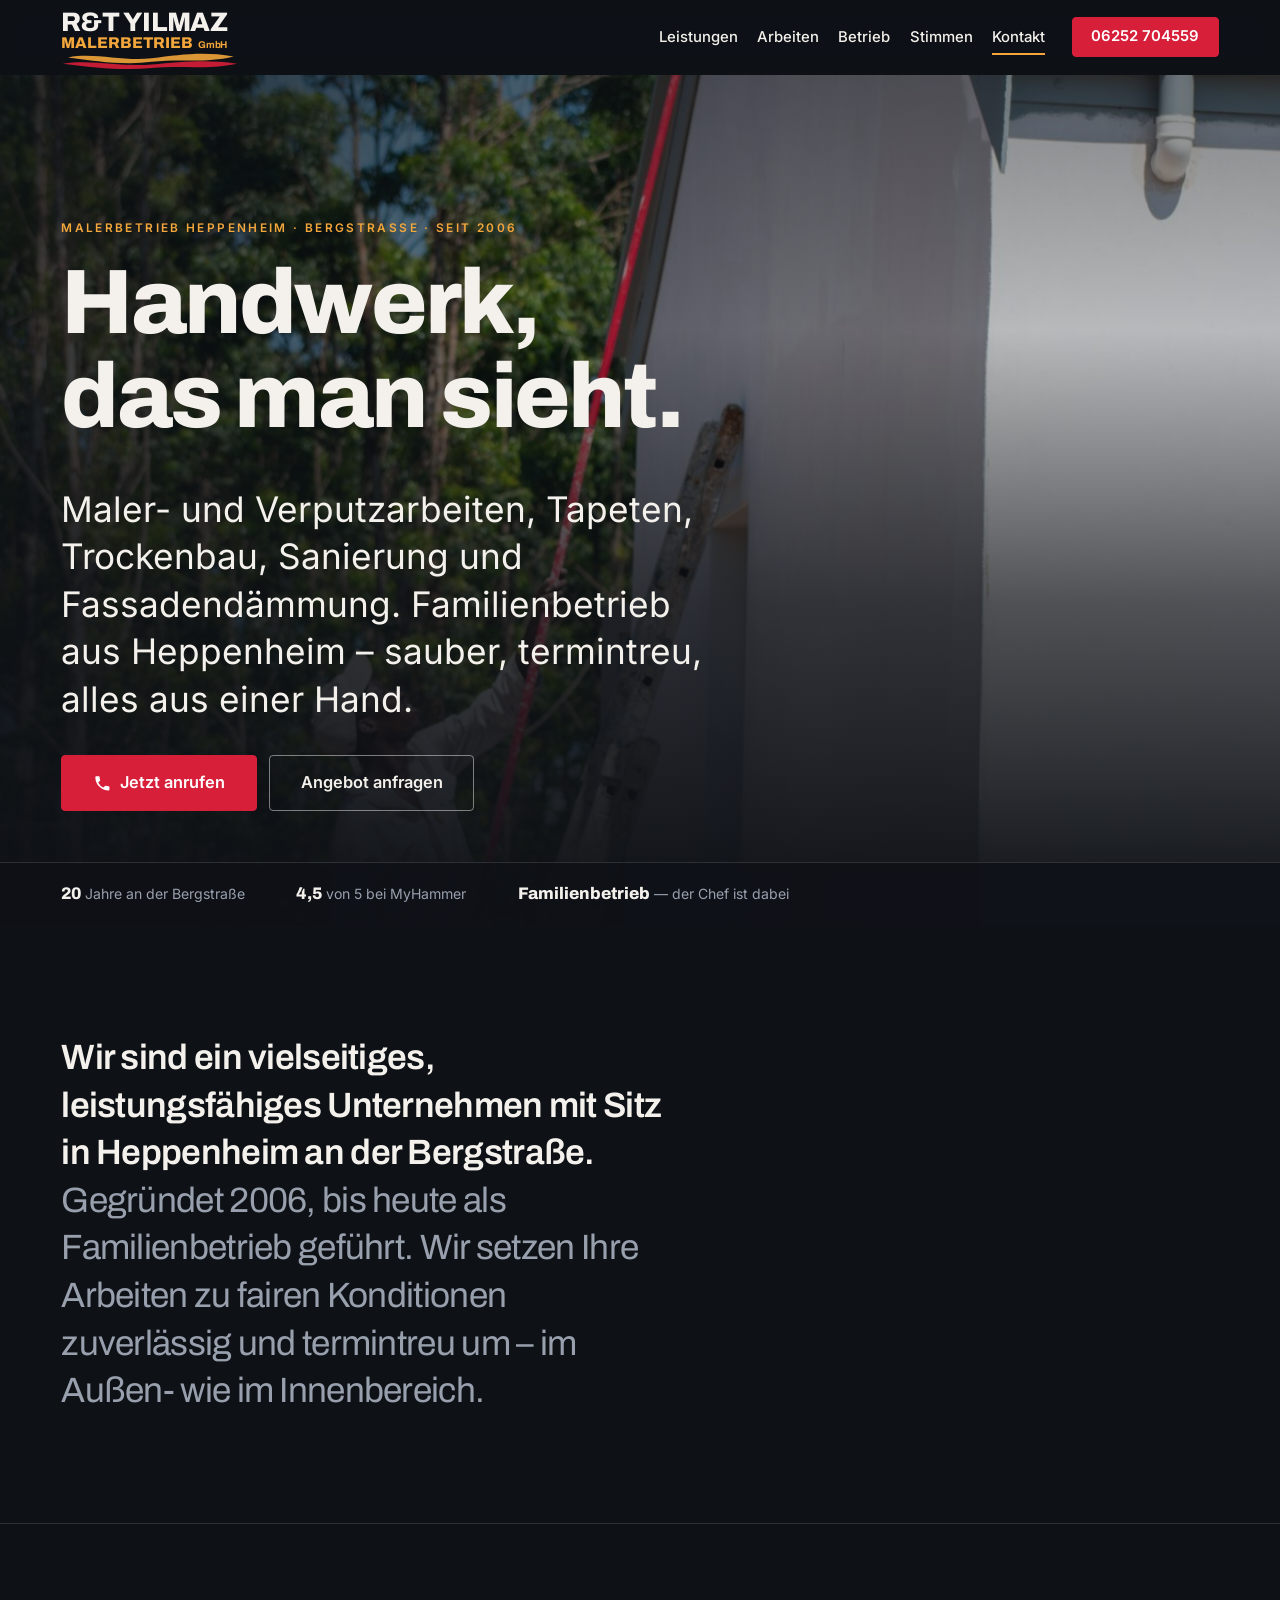
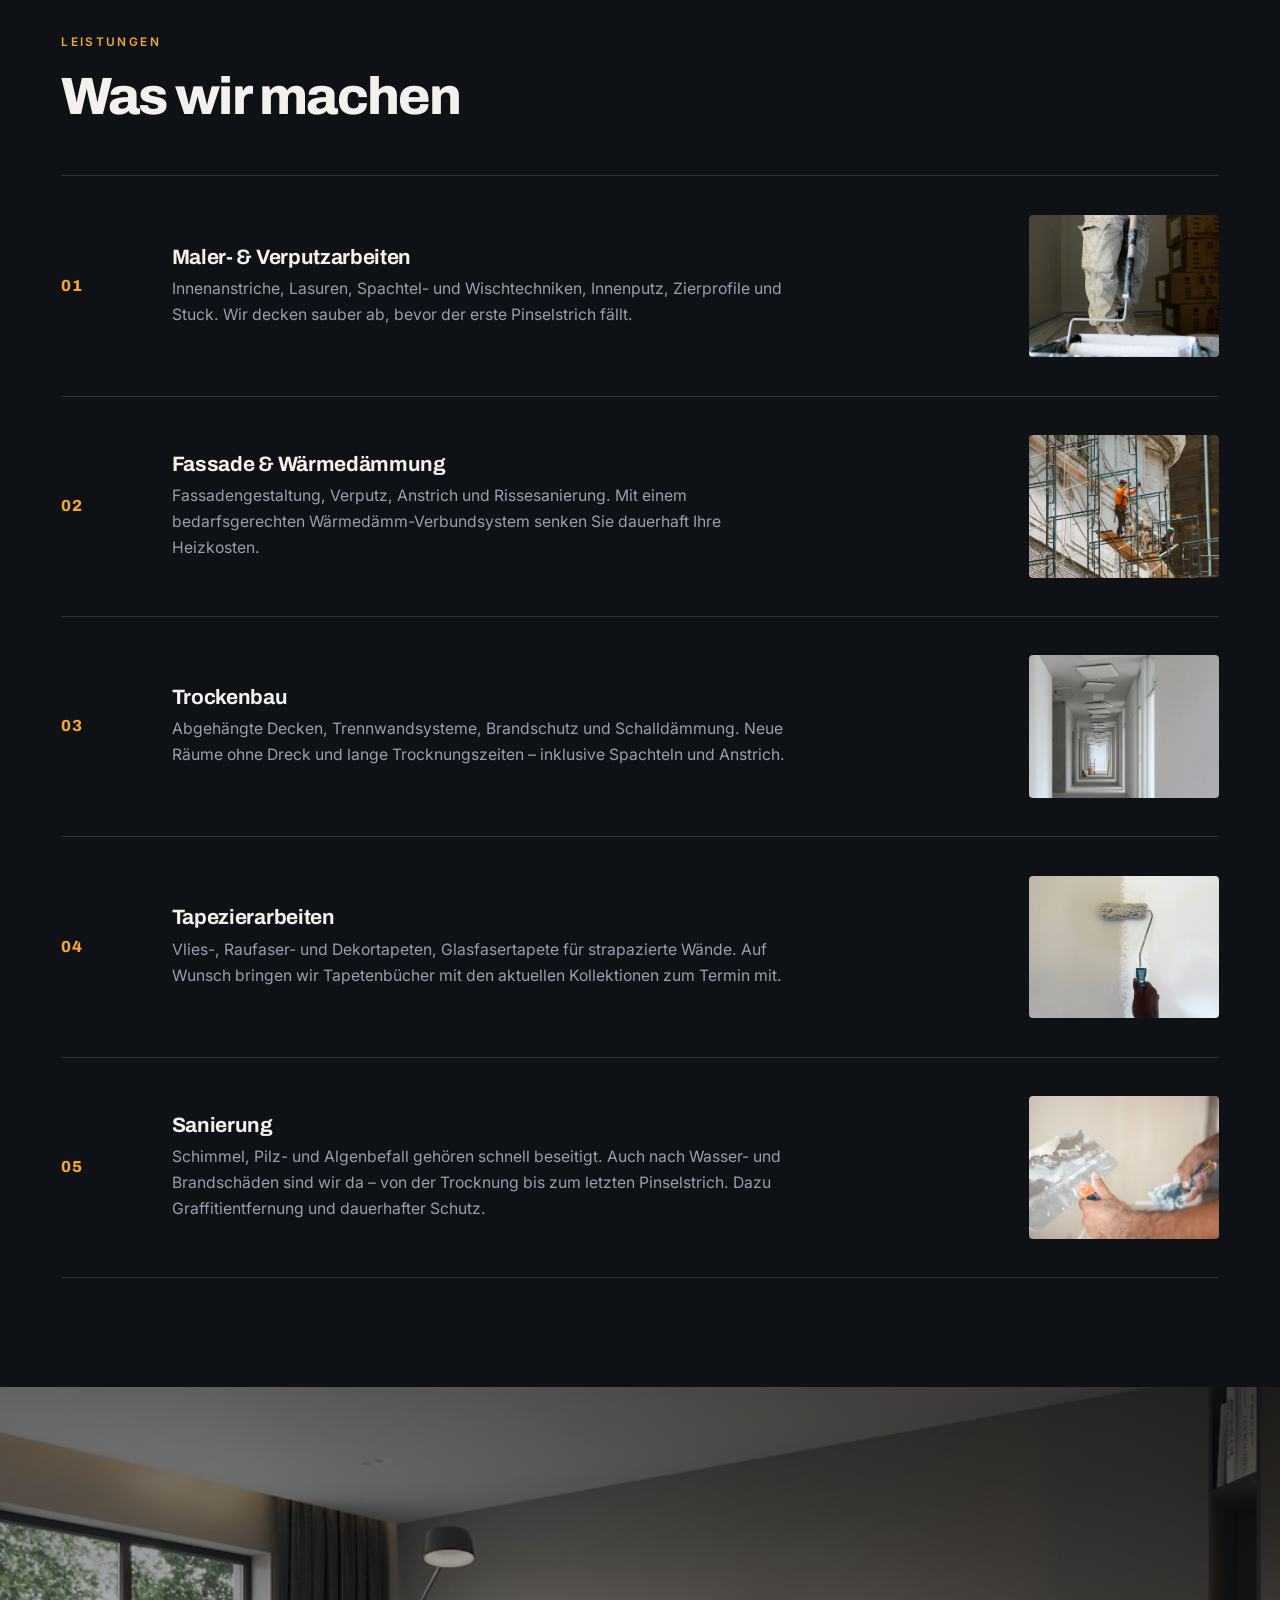
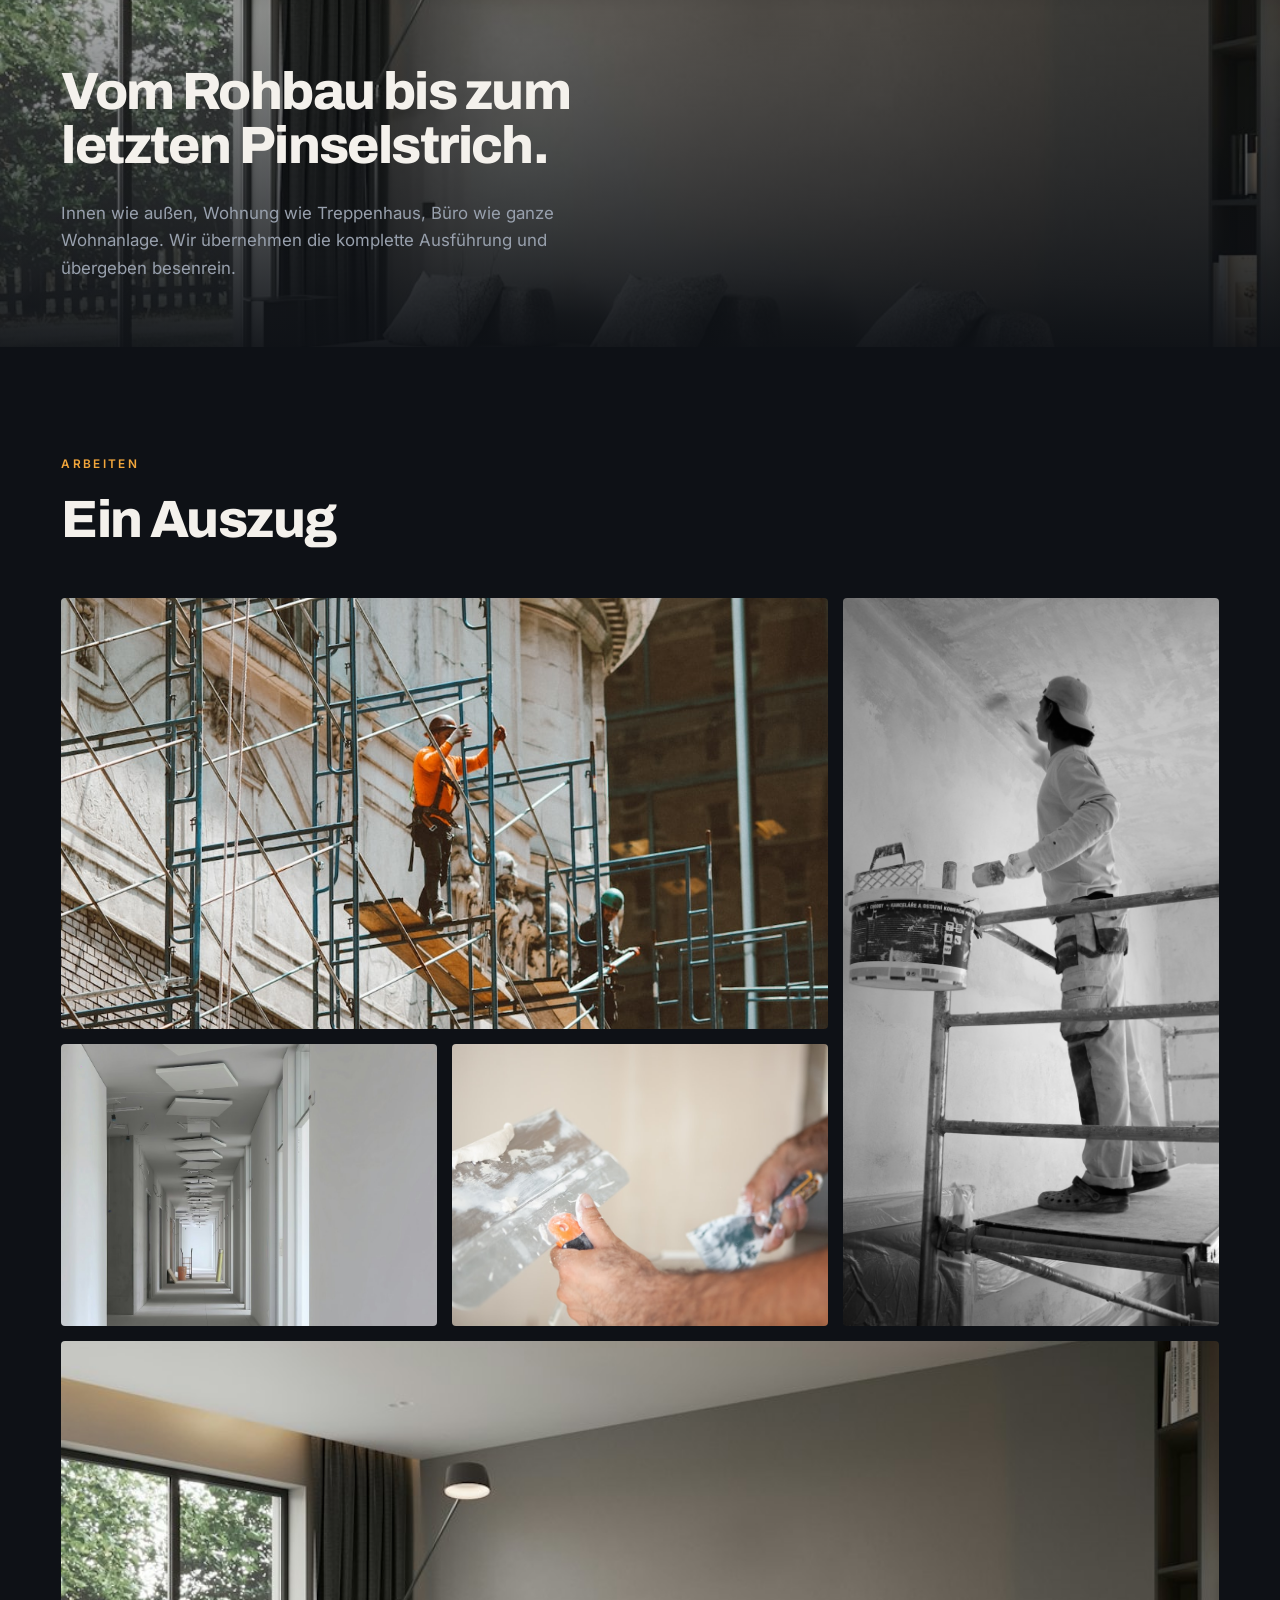
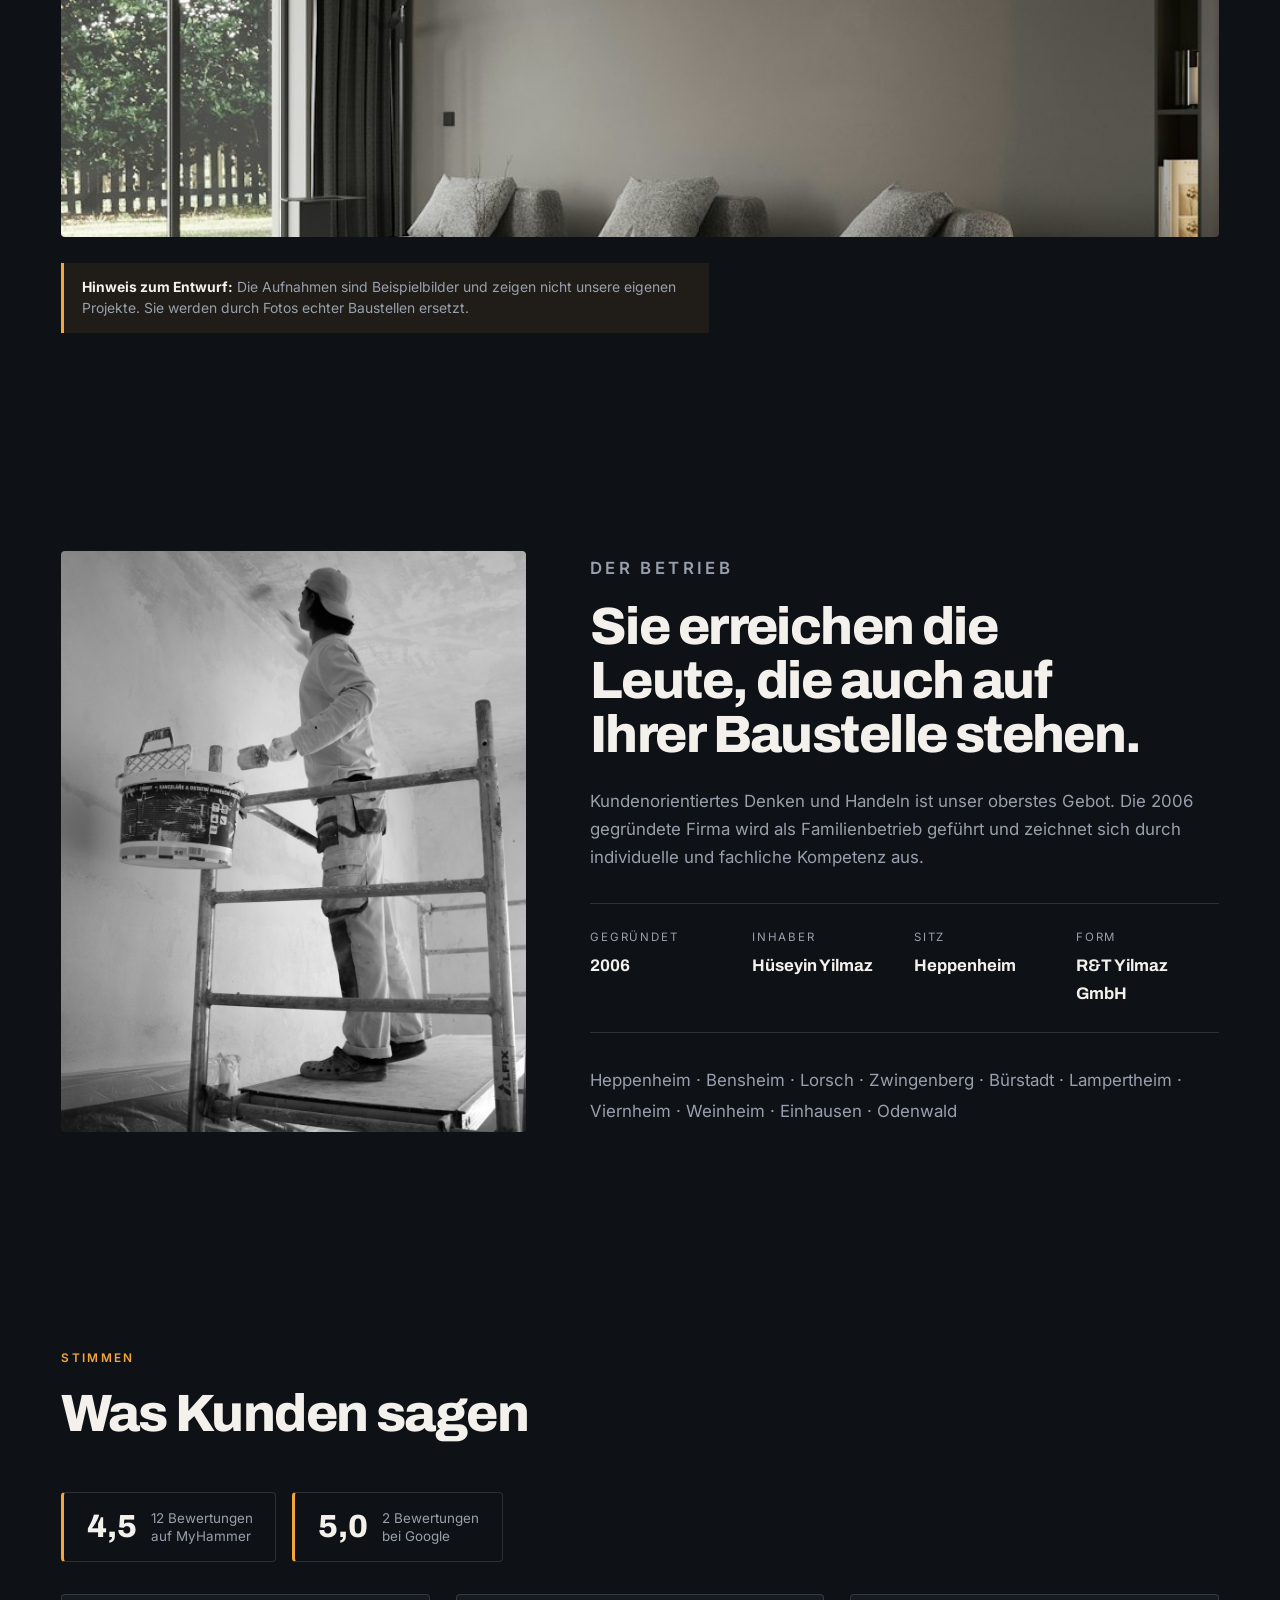
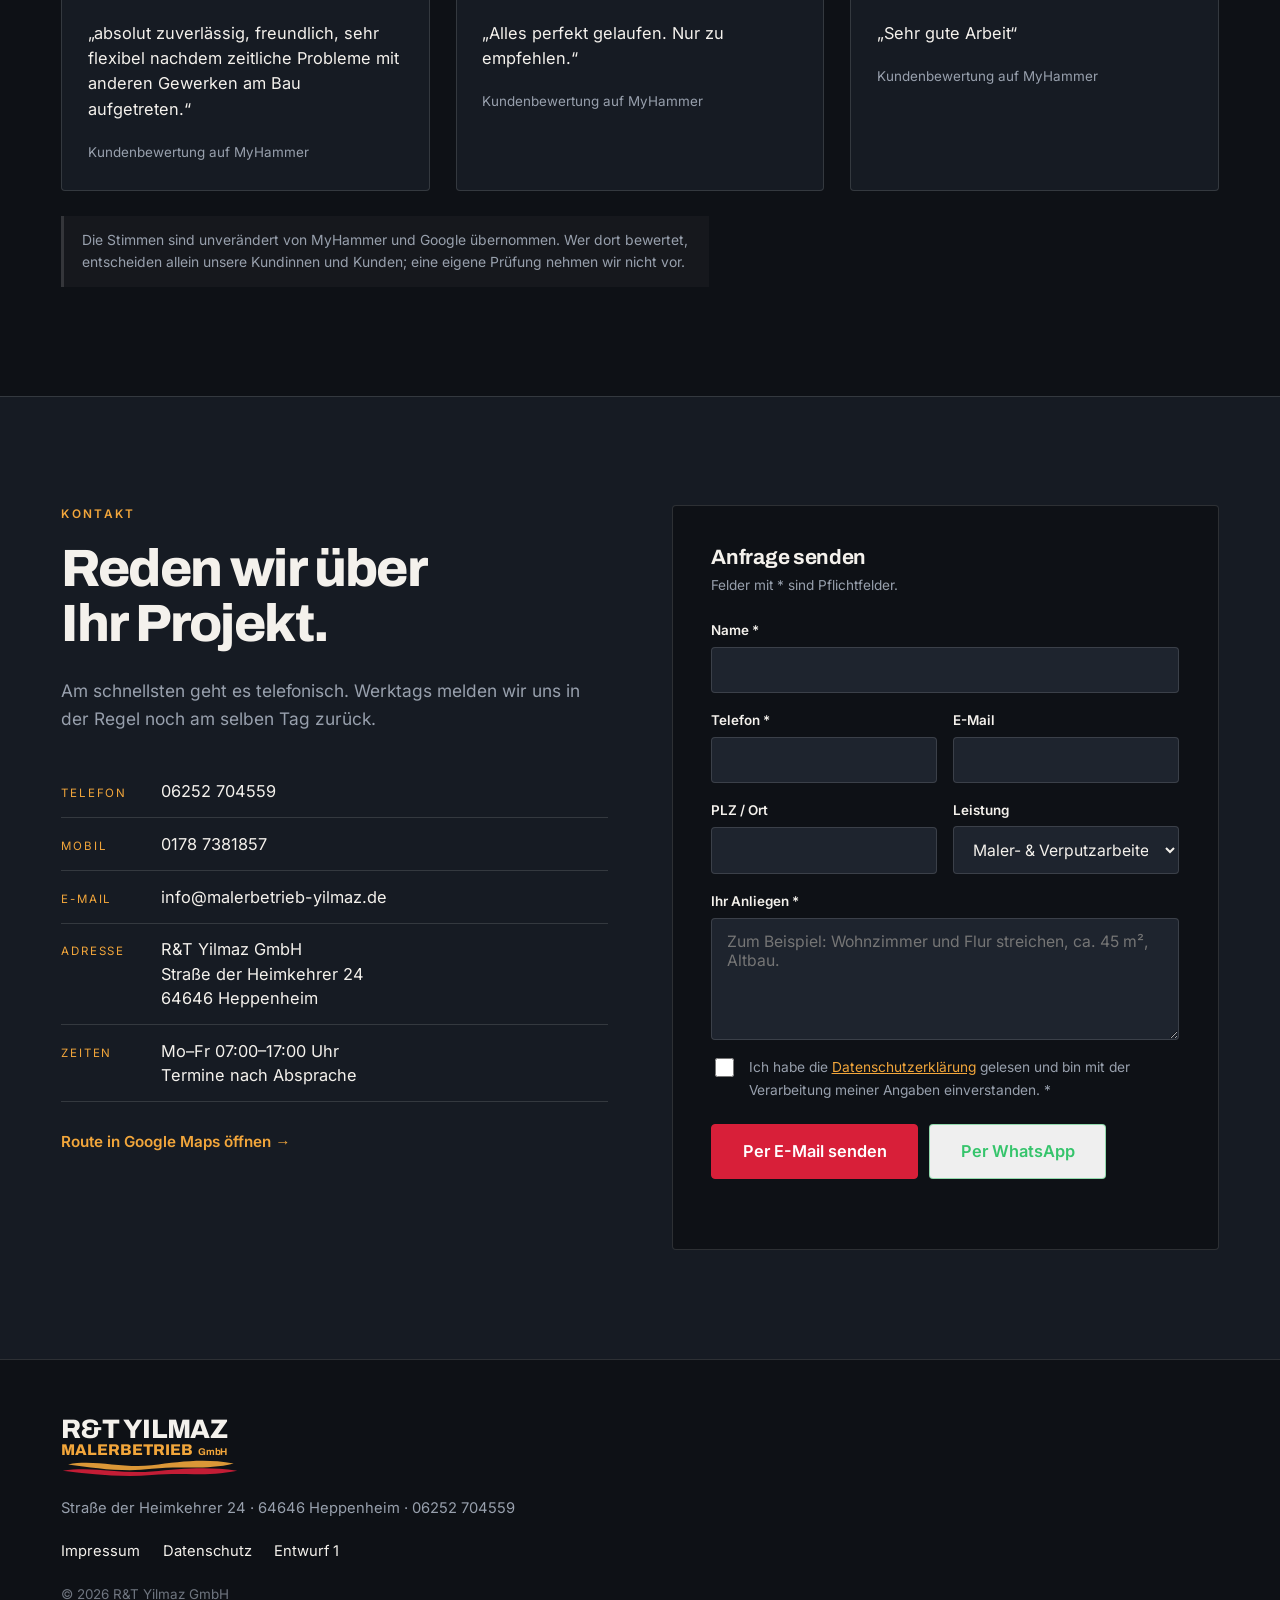
==== entwurf-2/index.html @ bcae42bc "Zweiter Entwurf plus gepruefte Beispielbilder in beiden Die Kundin konnte mit der Seite ohne Fotos n" ====
<!DOCTYPE html>
<html lang="de">
<head>
<meta charset="utf-8" />
<meta name="viewport" content="width=device-width, initial-scale=1" />
<title>R&amp;T Yilmaz Malerbetrieb Heppenheim — Entwurf 2</title>
<meta name="description" content="Maler, Putz, Trockenbau, Sanierung und Fassadendämmung in Heppenheim an der Bergstraße. Familienbetrieb seit 2006." />
<!-- Gestaltungsentwurf zur Abstimmung — bewusst nicht für Google freigegeben,
     damit er der späteren echten Seite keine Konkurrenz macht. -->
<meta name="robots" content="noindex, nofollow" />
<meta name="theme-color" content="#0e1116" />
<link rel="icon" href="../favicon.svg" type="image/svg+xml" />
<link rel="preload" href="../assets/fonts/archivo-latin.woff2" as="font" type="font/woff2" crossorigin />
<link rel="preload" href="../assets/fonts/inter-latin.woff2" as="font" type="font/woff2" crossorigin />
<link rel="stylesheet" href="style.css" />
<script>
  document.documentElement.classList.add("js");
  window.phFail = function (img) {
    var box = img.parentElement;
    if (box && box.classList.contains("media")) box.classList.add("is-empty");
    img.remove();
  };
</script>
</head>
<body>

<a class="skip-link" href="#inhalt">Zum Inhalt springen</a>

<header class="site-header" id="header">
  <div class="shell site-header__in">
    <a class="brand" href="#top" aria-label="R&amp;T Yilmaz Malerbetrieb – zur Startseite">
      <svg class="brand__mark" viewBox="0 0 200 74" role="img" aria-label="R und T Yilmaz Malerbetrieb GmbH">
        <text x="0" y="30" class="bm-1" textLength="187" lengthAdjust="spacing">R&amp;T YILMAZ</text>
        <text x="0" y="49" textLength="187" lengthAdjust="spacing"><tspan class="bm-2">MALERBETRIEB</tspan><tspan class="bm-3" dx="6">GmbH</tspan></text>
        <path class="bm-stroke bm-stroke--amber" d="M8 60c30-6 62 5 94 1s58-8 92-2c-32 8-60 2-92 6s-64-1-94-5Z"/>
        <path class="bm-stroke bm-stroke--red" d="M2 67c34-5 66 4 100 1s60-6 96-1c-34 7-62 2-96 5s-66-1-100-5Z"/>
      </svg>
    </a>

    <nav class="nav" id="nav" aria-label="Hauptnavigation">
      <a href="#leistungen">Leistungen</a>
      <a href="#arbeiten">Arbeiten</a>
      <a href="#betrieb">Betrieb</a>
      <a href="#stimmen">Stimmen</a>
      <a href="#kontakt">Kontakt</a>
      <a class="btn btn--red nav__cta" href="tel:+496252704559">06252 704559</a>
    </nav>

    <button class="burger" id="burger" aria-expanded="false" aria-controls="nav" aria-label="Menü öffnen">
      <span></span><span></span><span></span>
    </button>
  </div>
</header>

<main id="inhalt">

<!-- ============ HERO ============ -->
<section class="hero" id="top">
  <div class="hero__img">
    <img src="../assets/img/hero.jpg" alt="Maler streicht die Fassade eines Wohnhauses von der Leiter aus" width="1200" height="1800" />
  </div>
  <div class="hero__veil" aria-hidden="true"></div>
  <div class="shell hero__in">
    <p class="kicker">Malerbetrieb Heppenheim · Bergstraße · seit 2006</p>
    <h1>Handwerk,<br />das man sieht.</h1>
    <p class="hero__lead">
      Maler- und Verputzarbeiten, Tapeten, Trockenbau, Sanierung und Fassadendämmung.
      Familienbetrieb aus Heppenheim &ndash; sauber, termintreu, alles aus einer Hand.
    </p>
    <div class="hero__cta">
      <a class="btn btn--red btn--lg" href="tel:+496252704559">
        <svg class="ico" aria-hidden="true" viewBox="0 0 24 24"><path d="M6.6 10.8a15.1 15.1 0 0 0 6.6 6.6l2.2-2.2c.3-.3.7-.4 1-.2 1.2.4 2.4.6 3.6.6.6 0 1 .4 1 1V20c0 .6-.4 1-1 1A17 17 0 0 1 3 4c0-.6.4-1 1-1h3.5c.6 0 1 .4 1 1 0 1.3.2 2.5.6 3.6.1.4 0 .8-.2 1l-2.3 2.2Z"/></svg>
        Jetzt anrufen
      </a>
      <a class="btn btn--line btn--lg" href="#kontakt">Angebot anfragen</a>
    </div>
  </div>
  <div class="hero__meta">
    <div class="shell hero__meta-in">
      <span><b>20</b> Jahre an der Bergstraße</span>
      <span><b>4,5</b> von 5 bei MyHammer</span>
      <span><b>Familienbetrieb</b> — der Chef ist dabei</span>
    </div>
  </div>
</section>

<!-- ============ INTRO ============ -->
<section class="statement">
  <div class="shell">
    <p class="reveal">
      Wir sind ein vielseitiges, leistungsfähiges Unternehmen mit Sitz in Heppenheim an der
      Bergstraße. <span class="dim">Gegründet 2006, bis heute als Familienbetrieb geführt.
      Wir setzen Ihre Arbeiten zu fairen Konditionen zuverlässig und termintreu um &ndash;
      im Außen- wie im Innenbereich.</span>
    </p>
  </div>
</section>

<!-- ============ LEISTUNGEN ============ -->
<section class="section" id="leistungen">
  <div class="shell">
    <header class="sec-head reveal">
      <p class="kicker">Leistungen</p>
      <h2>Was wir machen</h2>
    </header>

    <ol class="rows">
      <li class="row reveal">
        <span class="row__n">01</span>
        <div class="row__body">
          <h3>Maler- &amp; Verputzarbeiten</h3>
          <p>Innenanstriche, Lasuren, Spachtel- und Wischtechniken, Innenputz, Zierprofile und Stuck. Wir decken sauber ab, bevor der erste Pinselstrich fällt.</p>
        </div>
        <div class="row__pic">
          <img src="../assets/img/galerie-5.jpg" alt="Maler rollt Wandfarbe in einem abgedeckten Raum auf" loading="lazy" width="400" height="300" />
        </div>
      </li>

      <li class="row reveal">
        <span class="row__n">02</span>
        <div class="row__body">
          <h3>Fassade &amp; Wärmedämmung</h3>
          <p>Fassadengestaltung, Verputz, Anstrich und Rissesanierung. Mit einem bedarfsgerechten Wärmedämm-Verbundsystem senken Sie dauerhaft Ihre Heizkosten.</p>
        </div>
        <div class="row__pic">
          <img src="../assets/img/galerie-3.jpg" alt="Arbeiter auf einem Gerüst an einer historischen Fassade" loading="lazy" width="400" height="300" />
        </div>
      </li>

      <li class="row reveal">
        <span class="row__n">03</span>
        <div class="row__body">
          <h3>Trockenbau</h3>
          <p>Abgehängte Decken, Trennwandsysteme, Brandschutz und Schalldämmung. Neue Räume ohne Dreck und lange Trocknungszeiten &ndash; inklusive Spachteln und Anstrich.</p>
        </div>
        <div class="row__pic">
          <img src="../assets/img/galerie-2.jpg" alt="Heller Flur mit abgehängten Deckenelementen" loading="lazy" width="400" height="300" />
        </div>
      </li>

      <li class="row reveal">
        <span class="row__n">04</span>
        <div class="row__body">
          <h3>Tapezierarbeiten</h3>
          <p>Vlies-, Raufaser- und Dekortapeten, Glasfasertapete für strapazierte Wände. Auf Wunsch bringen wir Tapetenbücher mit den aktuellen Kollektionen zum Termin mit.</p>
        </div>
        <div class="row__pic">
          <img src="../assets/img/galerie-4.jpg" alt="Farbrolle trägt weiße Wandfarbe auf" loading="lazy" width="400" height="300" />
        </div>
      </li>

      <li class="row reveal">
        <span class="row__n">05</span>
        <div class="row__body">
          <h3>Sanierung</h3>
          <p>Schimmel, Pilz- und Algenbefall gehören schnell beseitigt. Auch nach Wasser- und Brandschäden sind wir da &ndash; von der Trocknung bis zum letzten Pinselstrich. Dazu Graffitientfernung und dauerhafter Schutz.</p>
        </div>
        <div class="row__pic">
          <img src="../assets/img/galerie-6.jpg" alt="Hände ziehen Spachtelmasse mit der Glättkelle ab" loading="lazy" width="400" height="300" />
        </div>
      </li>
    </ol>
  </div>
</section>

<!-- ============ BILDBAND ============ -->
<section class="band" id="arbeiten">
  <img src="../assets/img/galerie-1.jpg" alt="Heller Wohnraum nach dem Anstrich" loading="lazy" width="1000" height="1250" />
  <div class="band__veil" aria-hidden="true"></div>
  <div class="shell band__in">
    <h2>Vom Rohbau bis zum letzten Pinselstrich.</h2>
    <p>Innen wie außen, Wohnung wie Treppenhaus, Büro wie ganze Wohnanlage. Wir übernehmen die komplette Ausführung und übergeben besenrein.</p>
  </div>
</section>

<!-- ============ ARBEITEN ============ -->
<section class="section">
  <div class="shell">
    <header class="sec-head reveal">
      <p class="kicker">Arbeiten</p>
      <h2>Ein Auszug</h2>
    </header>

    <div class="mosaic">
      <figure class="mosaic__a reveal"><img src="../assets/img/galerie-3.jpg" alt="Arbeiter auf einem Gerüst an einer historischen Fassade" loading="lazy" width="900" height="600" /></figure>
      <figure class="mosaic__b reveal"><img src="../assets/img/team.jpg" alt="Maler bei Streicharbeiten auf einem Rollgerüst" loading="lazy" width="600" height="900" /></figure>
      <figure class="mosaic__c reveal"><img src="../assets/img/galerie-2.jpg" alt="Heller Flur mit abgehängten Deckenelementen" loading="lazy" width="600" height="450" /></figure>
      <figure class="mosaic__d reveal"><img src="../assets/img/galerie-6.jpg" alt="Hände ziehen Spachtelmasse mit der Glättkelle ab" loading="lazy" width="600" height="450" /></figure>
      <figure class="mosaic__e reveal"><img src="../assets/img/galerie-1.jpg" alt="Heller Wohnraum nach dem Anstrich" loading="lazy" width="600" height="750" /></figure>
    </div>

    <!-- ============================================================
         TEMPORÄR — MUSS RAUS, SOBALD DIE ECHTEN FOTOS DA SIND.
         Fremde Aufnahmen als eigene Referenzen zu zeigen, ist
         irreführende Werbung nach § 5 UWG.
         ============================================================ -->
    <p class="stock-note">
      <strong>Hinweis zum Entwurf:</strong> Die Aufnahmen sind Beispielbilder und zeigen
      nicht unsere eigenen Projekte. Sie werden durch Fotos echter Baustellen ersetzt.
    </p>
  </div>
</section>

<!-- ============ BETRIEB ============ -->
<section class="section split" id="betrieb">
  <div class="shell split__in">
    <div class="split__pic reveal">
      <img src="../assets/img/team.jpg" alt="Maler bei Streicharbeiten auf einem Rollgerüst" loading="lazy" width="700" height="900" />
    </div>
    <div class="split__txt reveal">
      <p class="kicker">Der Betrieb</p>
      <h2>Sie erreichen die Leute, die auch auf Ihrer Baustelle stehen.</h2>
      <p>
        Kundenorientiertes Denken und Handeln ist unser oberstes Gebot. Die 2006 gegründete
        Firma wird als Familienbetrieb geführt und zeichnet sich durch individuelle und
        fachliche Kompetenz aus.
      </p>
      <dl class="facts">
        <div><dt>Gegründet</dt><dd>2006</dd></div>
        <div><dt>Inhaber</dt><dd>Hüseyin Yilmaz</dd></div>
        <div><dt>Sitz</dt><dd>Heppenheim</dd></div>
        <div><dt>Form</dt><dd>R&amp;T Yilmaz GmbH</dd></div>
      </dl>
      <p class="areas">
        Heppenheim · Bensheim · Lorsch · Zwingenberg · Bürstadt · Lampertheim ·
        Viernheim · Weinheim · Einhausen · Odenwald
      </p>
    </div>
  </div>
</section>

<!-- ============ STIMMEN ============ -->
<section class="section" id="stimmen">
  <div class="shell">
    <header class="sec-head reveal">
      <p class="kicker">Stimmen</p>
      <h2>Was Kunden sagen</h2>
    </header>

    <div class="ratings reveal">
      <div class="rating"><b>4,5</b><span>12 Bewertungen<br />auf MyHammer</span></div>
      <div class="rating"><b>5,0</b><span>2 Bewertungen<br />bei Google</span></div>
    </div>

    <!-- Zitate wörtlich von MyHammer übernommen, Stand 09.08.2026. -->
    <div class="quotes">
      <blockquote class="reveal">
        <p>„absolut zuverlässig, freundlich, sehr flexibel nachdem zeitliche Probleme mit anderen Gewerken am Bau aufgetreten.“</p>
        <cite>Kundenbewertung auf MyHammer</cite>
      </blockquote>
      <blockquote class="reveal">
        <p>„Alles perfekt gelaufen. Nur zu empfehlen.“</p>
        <cite>Kundenbewertung auf MyHammer</cite>
      </blockquote>
      <blockquote class="reveal">
        <p>„Sehr gute Arbeit“</p>
        <cite>Kundenbewertung auf MyHammer</cite>
      </blockquote>
    </div>

    <!-- Pflichtangabe nach § 5b Abs. 3 UWG -->
    <p class="src-note">
      Die Stimmen sind unverändert von MyHammer und Google übernommen. Wer dort bewertet,
      entscheiden allein unsere Kundinnen und Kunden; eine eigene Prüfung nehmen wir nicht vor.
    </p>
  </div>
</section>

<!-- ============ KONTAKT ============ -->
<section class="section kontakt" id="kontakt">
  <div class="shell kontakt__in">
    <div class="kontakt__left reveal">
      <p class="kicker">Kontakt</p>
      <h2>Reden wir über Ihr Projekt.</h2>
      <p class="kontakt__lead">Am schnellsten geht es telefonisch. Werktags melden wir uns in der Regel noch am selben Tag zurück.</p>

      <ul class="clist">
        <li><span>Telefon</span><a href="tel:+496252704559">06252 704559</a></li>
        <li><span>Mobil</span><a href="tel:+491787381857">0178 7381857</a></li>
        <li><span>E-Mail</span><a href="mailto:info@malerbetrieb-yilmaz.de">info@malerbetrieb-yilmaz.de</a></li>
        <li><span>Adresse</span><p>R&amp;T Yilmaz GmbH<br />Straße der Heimkehrer 24<br />64646 Heppenheim</p></li>
        <!-- TODO Bilal: Öffnungszeiten bestätigen lassen -->
        <li><span>Zeiten</span><p>Mo&ndash;Fr 07:00&ndash;17:00 Uhr<br />Termine nach Absprache</p></li>
      </ul>

      <a class="maplink" href="https://www.google.com/maps/search/?api=1&amp;query=Stra%C3%9Fe%20der%20Heimkehrer%2024%2C%2064646%20Heppenheim" target="_blank" rel="noopener">Route in Google Maps öffnen &rarr;</a>
    </div>

    <div class="kontakt__right reveal">
      <form id="anfrage" novalidate>
        <h3>Anfrage senden</h3>
        <p class="form__hint">Felder mit <span aria-hidden="true">*</span> sind Pflichtfelder.</p>

        <div class="field">
          <label for="f-name">Name <span aria-hidden="true">*</span></label>
          <input id="f-name" name="name" type="text" autocomplete="name" required />
        </div>
        <div class="field-row">
          <div class="field">
            <label for="f-tel">Telefon <span aria-hidden="true">*</span></label>
            <input id="f-tel" name="telefon" type="tel" autocomplete="tel" required />
          </div>
          <div class="field">
            <label for="f-mail">E-Mail</label>
            <input id="f-mail" name="email" type="email" autocomplete="email" />
          </div>
        </div>
        <div class="field-row">
          <div class="field">
            <label for="f-ort">PLZ / Ort</label>
            <input id="f-ort" name="ort" type="text" autocomplete="postal-code" />
          </div>
          <div class="field">
            <label for="f-leistung">Leistung</label>
            <select id="f-leistung" name="leistung">
              <option>Maler- &amp; Verputzarbeiten</option>
              <option>Fassade &amp; Wärmedämmung</option>
              <option>Trockenbau</option>
              <option>Tapezierarbeiten</option>
              <option>Sanierung (Schimmel, Wasser, Brand)</option>
              <option>Etwas anderes</option>
            </select>
          </div>
        </div>
        <div class="field">
          <label for="f-text">Ihr Anliegen <span aria-hidden="true">*</span></label>
          <textarea id="f-text" name="nachricht" rows="5" required placeholder="Zum Beispiel: Wohnzimmer und Flur streichen, ca. 45 m², Altbau."></textarea>
        </div>

        <div class="hp" aria-hidden="true">
          <label for="f-web">Website nicht ausfüllen</label>
          <input id="f-web" name="website" type="text" tabindex="-1" autocomplete="off" />
        </div>

        <label class="check">
          <input type="checkbox" id="f-dsgvo" required />
          <span>Ich habe die <a href="../datenschutz.html">Datenschutzerklärung</a> gelesen und bin mit der Verarbeitung meiner Angaben einverstanden. <span aria-hidden="true">*</span></span>
        </label>

        <div class="form__actions">
          <button class="btn btn--red btn--lg" type="submit">Per E-Mail senden</button>
          <button class="btn btn--wa btn--lg" type="button" id="waBtn">Per WhatsApp</button>
        </div>
        <p class="form__note" id="formNote" role="status"></p>
      </form>
    </div>
  </div>
</section>

</main>

<footer class="site-footer">
  <div class="shell site-footer__in">
    <svg class="brand__mark" viewBox="0 0 200 74" role="img" aria-label="R und T Yilmaz Malerbetrieb GmbH">
      <text x="0" y="30" class="bm-1" textLength="187" lengthAdjust="spacing">R&amp;T YILMAZ</text>
      <text x="0" y="49" textLength="187" lengthAdjust="spacing"><tspan class="bm-2">MALERBETRIEB</tspan><tspan class="bm-3" dx="6">GmbH</tspan></text>
      <path class="bm-stroke bm-stroke--amber" d="M8 60c30-6 62 5 94 1s58-8 92-2c-32 8-60 2-92 6s-64-1-94-5Z"/>
      <path class="bm-stroke bm-stroke--red" d="M2 67c34-5 66 4 100 1s60-6 96-1c-34 7-62 2-96 5s-66-1-100-5Z"/>
    </svg>
    <p>Straße der Heimkehrer 24 · 64646 Heppenheim · <a href="tel:+496252704559">06252 704559</a></p>
    <nav aria-label="Rechtliches">
      <a href="../impressum.html">Impressum</a>
      <a href="../datenschutz.html">Datenschutz</a>
      <a href="../">Entwurf 1</a>
    </nav>
    <p class="copy">&copy; <span id="jahr">2026</span> R&amp;T Yilmaz GmbH</p>
  </div>
</footer>

<div class="callbar" aria-label="Schnellkontakt">
  <a href="tel:+496252704559">Anrufen</a>
  <a class="callbar__wa" href="https://wa.me/491787381857" target="_blank" rel="noopener">WhatsApp</a>
  <a href="#kontakt">Anfrage</a>
</div>

<script src="../assets/js/main.js" defer></script>
</body>
</html>
---- entwurf-2/style.css ----
/* =========================================================
   R&T Yilmaz — Entwurf 2
   Bewusst das Gegenstück zu Entwurf 1: dunkel statt hell,
   fotogeführt statt kartenbasiert, große Typografie.
   Schriften und Bilder werden aus dem Hauptordner mitbenutzt.
   ========================================================= */

@font-face {
  font-family: "Archivo";
  font-style: normal;
  font-weight: 100 900;
  font-stretch: 100%;
  font-display: swap;
  src: url("../assets/fonts/archivo-latin.woff2") format("woff2");
  unicode-range: U+0000-00FF, U+0131, U+0152-0153, U+02BB-02BC, U+02C6, U+02DA, U+02DC,
                 U+0304, U+0308, U+0329, U+2000-206F, U+20AC, U+2122, U+2191, U+2193,
                 U+2212, U+2215, U+FEFF, U+FFFD;
}
@font-face {
  font-family: "Inter";
  font-style: normal;
  font-weight: 100 900;
  font-display: swap;
  src: url("../assets/fonts/inter-latin.woff2") format("woff2");
  unicode-range: U+0000-00FF, U+0131, U+0152-0153, U+02BB-02BC, U+02C6, U+02DA, U+02DC,
                 U+0304, U+0308, U+0329, U+2000-206F, U+20AC, U+2122, U+2191, U+2193,
                 U+2212, U+2215, U+FEFF, U+FFFD;
}

:root {
  --bg:     #0e1116;
  --bg-2:   #161b23;
  --bg-3:   #1e242e;
  --fg:     #f4f1ec;
  --dim:    #98a0ad;
  --line:   rgba(255, 255, 255, .13);
  --red:    #d81f39;
  --red-dk: #b8172e;
  --amber:  #f2a63b;
  --wa:     #35c46b;

  --head: "Archivo", "Segoe UI", Arial, sans-serif;
  --body: "Inter", "Segoe UI", Arial, sans-serif;

  --h1:  clamp(2.8rem, 1.4rem + 5.4vw, 6.5rem);
  --h2:  clamp(1.9rem, 1.2rem + 2.6vw, 3.4rem);
  --big: clamp(1.35rem, 1rem + 1.5vw, 2.3rem);

  --shell: 1240px;
  --pad:   clamp(1.1rem, .5rem + 2.6vw, 3rem);
  --sec:   clamp(4rem, 2rem + 6vw, 8rem);
  --r:     4px;
}

*, *::before, *::after { box-sizing: border-box; }
html { scroll-behavior: smooth; scroll-padding-top: 80px; -webkit-text-size-adjust: 100%; }
body {
  margin: 0;
  background: var(--bg);
  color: var(--fg);
  font-family: var(--body);
  line-height: 1.65;
  -webkit-font-smoothing: antialiased;
  overflow-x: hidden;
}
img { display: block; max-width: 100%; height: auto; }
a { color: inherit; }
h1, h2, h3 {
  font-family: var(--head);
  font-weight: 800;
  line-height: 1.03;
  letter-spacing: -.03em;
  margin: 0 0 .5em;
  text-wrap: balance;
}
h1 { font-size: var(--h1); }
h2 { font-size: var(--h2); }
h3 { font-size: 1.3rem; font-weight: 700; letter-spacing: -.015em; line-height: 1.2; }
p { margin: 0 0 1em; }
p:last-child { margin-bottom: 0; }
::selection { background: var(--red); color: #fff; }
:focus-visible { outline: 3px solid var(--amber); outline-offset: 3px; }

.skip-link { position: absolute; left: -9999px; top: 0; z-index: 999; background: var(--red); color: #fff; padding: .8rem 1.2rem; font-weight: 600; }
.skip-link:focus { left: 0; }

.shell { width: 100%; max-width: var(--shell); margin-inline: auto; padding-inline: var(--pad); }
.ico { width: 1.15em; height: 1.15em; fill: currentColor; flex: none; }
.dim { color: var(--dim); }

.kicker {
  font-family: var(--body);
  font-size: .74rem;
  font-weight: 600;
  letter-spacing: .2em;
  text-transform: uppercase;
  color: var(--amber);
  margin: 0 0 1.1rem;
}

/* ---------- Buttons ---------- */
.btn {
  display: inline-flex; align-items: center; justify-content: center; gap: .55rem;
  padding: .8rem 1.4rem;
  border: 1.5px solid transparent;
  border-radius: var(--r);
  font-family: var(--body); font-size: .95rem; font-weight: 600; line-height: 1.2;
  text-decoration: none; cursor: pointer;
  transition: background-color .18s ease, color .18s ease, border-color .18s ease, transform .16s ease;
}
.btn--lg { padding: 1.05rem 1.9rem; font-size: 1.02rem; }
.btn:active { transform: translateY(1px); }
.btn--red { background: var(--red); border-color: var(--red); color: #fff; }
.btn--red:hover { background: var(--red-dk); border-color: var(--red-dk); transform: translateY(-1px); }
.btn--line { border-color: rgba(255, 255, 255, .45); color: var(--fg); }
.btn--line:hover { background: var(--fg); border-color: var(--fg); color: var(--bg); transform: translateY(-1px); }
.btn--wa { border-color: rgba(53, 196, 107, .5); color: var(--wa); }
.btn--wa:hover { background: var(--wa); border-color: var(--wa); color: #06240f; transform: translateY(-1px); }

/* ---------- Kopfzeile ---------- */
.site-header {
  position: sticky; top: 0; z-index: 60;
  background: rgba(14, 17, 22, .72);
  backdrop-filter: saturate(150%) blur(12px);
  -webkit-backdrop-filter: saturate(150%) blur(12px);
  border-bottom: 1px solid transparent;
  transition: border-color .25s ease, background-color .25s ease;
}
.site-header.is-stuck { border-bottom-color: var(--line); background: rgba(14, 17, 22, .92); }
.site-header__in { display: flex; align-items: center; justify-content: space-between; gap: 1.2rem; min-height: 74px; }

.brand { display: inline-flex; text-decoration: none; }
.brand__mark { width: clamp(140px, 15vw, 178px); height: auto; }
.bm-1 { font-family: var(--head); font-weight: 800; font-size: 30px; letter-spacing: -.5px; fill: var(--fg); }
.bm-2 { font-family: var(--head); font-weight: 800; font-size: 17.5px; letter-spacing: .3px; fill: var(--amber); }
.bm-3 { font-family: var(--head); font-weight: 700; font-size: 11px; fill: var(--amber); }
.bm-stroke--amber { fill: var(--amber); opacity: .9; }
.bm-stroke--red { fill: var(--red); opacity: .9; }

.nav { display: flex; align-items: center; gap: clamp(.7rem, 1.5vw, 1.7rem); }
.nav > a { font-size: .93rem; font-weight: 500; text-decoration: none; color: var(--fg); padding: .35rem 0; position: relative; white-space: nowrap; }
.nav > a:not(.nav__cta)::after {
  content: ""; position: absolute; left: 0; bottom: 0; width: 100%; height: 1.5px;
  background: var(--amber); transform: scaleX(0); transform-origin: left; transition: transform .22s ease;
}
.nav > a:not(.nav__cta):hover::after, .nav > a.is-active::after { transform: scaleX(1); }
/* Gleiche Falle wie in Entwurf 1: .nav > a ist spezifischer als .btn */
.nav > a.nav__cta { margin-left: .5rem; padding: .62rem 1.15rem; font-weight: 600; color: #fff; }

.burger { display: none; width: 46px; height: 42px; border: 1px solid var(--line); border-radius: var(--r); background: transparent; cursor: pointer; padding: 0; position: relative; }
.burger span { position: absolute; left: 12px; width: 21px; height: 2px; background: var(--fg); border-radius: 2px; transition: transform .25s ease, opacity .2s ease, top .25s ease; }
.burger span:nth-child(1) { top: 14px; }
.burger span:nth-child(2) { top: 20px; }
.burger span:nth-child(3) { top: 26px; }
.burger[aria-expanded="true"] span:nth-child(1) { top: 20px; transform: rotate(45deg); }
.burger[aria-expanded="true"] span:nth-child(2) { opacity: 0; }
.burger[aria-expanded="true"] span:nth-child(3) { top: 20px; transform: rotate(-45deg); }

@media (max-width: 980px) {
  .burger { display: block; }
  .nav {
    position: fixed; inset: 0 0 auto 0;
    flex-direction: column; align-items: stretch; gap: 0;
    background: var(--bg-2); padding: 5.5rem var(--pad) 2.2rem;
    transform: translateY(-102%); transition: transform .32s cubic-bezier(.4, 0, .2, 1);
    z-index: -1; box-shadow: 0 30px 70px rgba(0, 0, 0, .5);
  }
  .nav.is-open { transform: translateY(0); }
  .nav > a { font-size: 1.35rem; font-family: var(--head); font-weight: 700; padding: .9rem 0; border-bottom: 1px solid var(--line); }
  .nav > a::after { display: none; }
  .nav > a.nav__cta { margin: 1.4rem 0 0; border-bottom: none; align-self: flex-start; font-family: var(--body); font-size: 1rem; padding: 1rem 1.7rem; }
  body.nav-open { overflow: hidden; }
}

/* ---------- Hero ---------- */
.hero { position: relative; min-height: min(92vh, 820px); display: flex; flex-direction: column; justify-content: flex-end; overflow: hidden; }
.hero__img { position: absolute; inset: 0; }
.hero__img img { width: 100%; height: 100%; object-fit: cover; object-position: 62% 40%; }
.hero__veil {
  position: absolute; inset: 0;
  background:
    linear-gradient(to top, rgba(14, 17, 22, .96) 6%, rgba(14, 17, 22, .72) 38%, rgba(14, 17, 22, .28) 70%, rgba(14, 17, 22, .5) 100%),
    linear-gradient(to right, rgba(14, 17, 22, .75), rgba(14, 17, 22, 0) 62%);
}
.hero__in { position: relative; padding-top: clamp(4rem, 12vw, 9rem); padding-bottom: clamp(2rem, 4vw, 3.5rem); }
.hero h1 { margin-bottom: .45em; }
.hero__lead { font-size: var(--big); color: var(--fg); max-width: 30ch; line-height: 1.35; margin-bottom: 2rem; font-weight: 400; }
.hero__cta { display: flex; flex-wrap: wrap; gap: .8rem; }
.hero__meta { position: relative; border-top: 1px solid var(--line); background: rgba(14, 17, 22, .82); }
.hero__meta-in { display: flex; flex-wrap: wrap; gap: clamp(1rem, 4vw, 3.5rem); padding-top: 1.1rem; padding-bottom: 1.1rem; font-size: .88rem; color: var(--dim); }
.hero__meta b { font-family: var(--head); font-weight: 800; color: var(--fg); font-size: 1.05rem; }

@media (max-width: 620px) {
  .hero__cta .btn { width: 100%; }
  .hero__meta-in { flex-direction: column; gap: .4rem; }
}

/* ---------- Statement ---------- */
.statement { padding: var(--sec) 0; border-bottom: 1px solid var(--line); }
.statement p { font-family: var(--head); font-weight: 600; font-size: var(--big); line-height: 1.35; letter-spacing: -.02em; max-width: 30ch; }
.statement .dim { font-weight: 400; }

/* ---------- Abschnitte ---------- */
.section { padding: var(--sec) 0; }
.sec-head { margin-bottom: clamp(2.4rem, 4vw, 4rem); }
.sec-head h2 { margin: 0; }

/* ---------- Leistungs-Zeilen ---------- */
.rows { list-style: none; margin: 0; padding: 0; border-top: 1px solid var(--line); }
.row {
  display: grid;
  grid-template-columns: 4.5rem minmax(0, 1fr) 190px;
  gap: clamp(1rem, 3vw, 2.5rem);
  align-items: center;
  padding: clamp(1.6rem, 3vw, 2.4rem) 0;
  border-bottom: 1px solid var(--line);
  transition: background-color .25s ease;
}
.row:hover { background: rgba(255, 255, 255, .03); }
.row__n { font-family: var(--head); font-weight: 800; font-size: 1rem; color: var(--amber); letter-spacing: .06em; }
.row__body h3 { margin-bottom: .4rem; }
.row__body p { color: var(--dim); font-size: .98rem; max-width: 62ch; margin: 0; }
.row__pic { overflow: hidden; border-radius: var(--r); aspect-ratio: 4 / 3; }
.row__pic img { width: 100%; height: 100%; object-fit: cover; transition: transform .5s cubic-bezier(.2, .7, .3, 1); }
.row:hover .row__pic img { transform: scale(1.05); }

@media (max-width: 860px) {
  .row { grid-template-columns: 3rem minmax(0, 1fr); }
  .row__pic { display: none; }
}

/* ---------- Bildband ---------- */
.band { position: relative; min-height: min(70vh, 560px); display: flex; align-items: flex-end; overflow: hidden; }
.band img { position: absolute; inset: 0; width: 100%; height: 100%; object-fit: cover; }
.band__veil { position: absolute; inset: 0; background: linear-gradient(to top, rgba(14, 17, 22, .95), rgba(14, 17, 22, .35) 60%, rgba(14, 17, 22, .55)); }
.band__in { position: relative; padding-top: clamp(3rem, 8vw, 6rem); padding-bottom: clamp(2.5rem, 5vw, 4rem); }
.band__in h2 { max-width: 18ch; }
.band__in p { color: var(--dim); max-width: 52ch; font-size: 1.05rem; }

/* ---------- Mosaik ---------- */
.mosaic {
  display: grid;
  grid-template-columns: repeat(6, 1fr);
  gap: clamp(.6rem, 1.2vw, 1.1rem);
}
.mosaic figure { margin: 0; overflow: hidden; border-radius: var(--r); background: var(--bg-2); }
.mosaic img { width: 100%; height: 100%; object-fit: cover; transition: transform .6s cubic-bezier(.2, .7, .3, 1); }
.mosaic figure:hover img { transform: scale(1.04); }
.mosaic__a { grid-column: 1 / 5; grid-row: 1; aspect-ratio: 16 / 9; }
.mosaic__b { grid-column: 5 / 7; grid-row: 1 / 3; }
.mosaic__c { grid-column: 1 / 3; grid-row: 2; aspect-ratio: 4 / 3; }
.mosaic__d { grid-column: 3 / 5; grid-row: 2; aspect-ratio: 4 / 3; }
.mosaic__e { grid-column: 1 / 7; grid-row: 3; aspect-ratio: 21 / 9; }

@media (max-width: 780px) {
  .mosaic { grid-template-columns: 1fr 1fr; }
  .mosaic__a { grid-column: 1 / 3; grid-row: auto; }
  .mosaic__b { grid-column: 1 / 2; grid-row: auto; aspect-ratio: 3 / 4; }
  .mosaic__c { grid-column: 2 / 3; grid-row: auto; aspect-ratio: 3 / 4; }
  .mosaic__d { grid-column: 1 / 2; grid-row: auto; }
  .mosaic__e { grid-column: 2 / 3; grid-row: auto; aspect-ratio: 4 / 3; }
}

/* Hinweis auf Beispielbilder */
.stock-note, .src-note {
  margin: 1.6rem 0 0;
  padding: .85rem 1.1rem;
  border-left: 3px solid var(--amber);
  background: rgba(242, 166, 59, .08);
  font-size: .87rem; line-height: 1.55; color: var(--dim);
  max-width: 72ch;
}
.stock-note strong { color: var(--fg); }
.src-note { border-left-color: var(--line); background: rgba(255, 255, 255, .03); }

/* ---------- Betrieb ---------- */
.split__in { display: grid; grid-template-columns: minmax(0, .85fr) minmax(0, 1.15fr); gap: clamp(2rem, 5vw, 5rem); align-items: center; }
.split__pic { overflow: hidden; border-radius: var(--r); aspect-ratio: 4 / 5; }
.split__pic img { width: 100%; height: 100%; object-fit: cover; }
.split__txt p { color: var(--dim); font-size: 1.05rem; }
.facts { display: grid; grid-template-columns: repeat(auto-fit, minmax(130px, 1fr)); gap: 1.2rem; margin: 2rem 0; padding: 1.5rem 0; border-top: 1px solid var(--line); border-bottom: 1px solid var(--line); }
.facts dt { font-size: .72rem; letter-spacing: .16em; text-transform: uppercase; color: var(--dim); margin-bottom: .3rem; }
.facts dd { margin: 0; font-family: var(--head); font-weight: 700; font-size: 1.05rem; color: var(--fg); }
.areas { font-size: .92rem; color: var(--dim) !important; line-height: 1.9; }

@media (max-width: 900px) {
  .split__in { grid-template-columns: 1fr; }
  .split__pic { max-width: 400px; }
}

/* ---------- Stimmen ---------- */
.ratings { display: flex; flex-wrap: wrap; gap: 1rem; margin-bottom: 2rem; }
.rating { display: flex; align-items: center; gap: .9rem; padding: 1rem 1.4rem; border: 1px solid var(--line); border-left: 3px solid var(--amber); border-radius: var(--r); }
.rating b { font-family: var(--head); font-weight: 800; font-size: 2rem; line-height: 1; }
.rating span { font-size: .84rem; color: var(--dim); line-height: 1.35; }

.quotes { display: grid; grid-template-columns: repeat(auto-fit, minmax(255px, 1fr)); gap: clamp(1rem, 2vw, 1.6rem); }
.quotes blockquote { margin: 0; padding: 1.6rem; border: 1px solid var(--line); border-radius: var(--r); background: var(--bg-2); }
.quotes p { font-size: 1.02rem; line-height: 1.55; margin-bottom: 1rem; }
.quotes cite { font-style: normal; font-size: .84rem; color: var(--dim); }

/* ---------- Kontakt ---------- */
.kontakt { background: var(--bg-2); border-top: 1px solid var(--line); }
.kontakt__in { display: grid; grid-template-columns: minmax(0, 1fr) minmax(0, 1fr); gap: clamp(2rem, 5vw, 4.5rem); align-items: start; }
.kontakt__lead { color: var(--dim); font-size: 1.08rem; margin-bottom: 2rem; }
.clist { list-style: none; margin: 0 0 1.6rem; padding: 0; }
.clist li { display: grid; grid-template-columns: 84px 1fr; gap: 1rem; padding: .85rem 0; border-bottom: 1px solid var(--line); align-items: baseline; }
.clist span { font-size: .72rem; letter-spacing: .16em; text-transform: uppercase; color: var(--amber); }
.clist a, .clist p { font-size: 1.02rem; text-decoration: none; margin: 0; line-height: 1.5; }
.clist a:hover { color: var(--amber); text-decoration: underline; }
.maplink { color: var(--amber); font-weight: 600; font-size: .95rem; text-decoration: none; }
.maplink:hover { text-decoration: underline; }

.kontakt__right form { background: var(--bg); border: 1px solid var(--line); border-radius: var(--r); padding: clamp(1.5rem, 1rem + 1.8vw, 2.4rem); }
.kontakt__right h3 { margin-bottom: .3rem; }
.form__hint { font-size: .85rem; color: var(--dim); margin-bottom: 1.4rem; }
.field { display: grid; gap: .35rem; margin-bottom: 1rem; }
.field-row { display: grid; grid-template-columns: 1fr 1fr; gap: 1rem; }
.field label { font-size: .84rem; font-weight: 600; }
.field input, .field select, .field textarea {
  font-family: inherit; font-size: .98rem; color: var(--fg);
  padding: .78rem .9rem; border: 1px solid var(--line); border-radius: var(--r);
  background: var(--bg-3); width: 100%;
  transition: border-color .18s ease, background-color .18s ease;
}
.field textarea { resize: vertical; min-height: 120px; }
.field input:focus, .field select:focus, .field textarea:focus { border-color: var(--amber); background: var(--bg-2); outline: none; }
.field .is-invalid, input.is-invalid, textarea.is-invalid { border-color: var(--red); background: rgba(216, 31, 57, .08); }
.hp { position: absolute; left: -9999px; width: 1px; height: 1px; overflow: hidden; }
.check { display: grid; grid-template-columns: auto 1fr; gap: .7rem; align-items: start; font-size: .86rem; color: var(--dim); margin: .4rem 0 1.4rem; cursor: pointer; }
.check input { width: 19px; height: 19px; margin-top: .12rem; accent-color: var(--red); }
.check a { color: var(--amber); }
.form__actions { display: flex; flex-wrap: wrap; gap: .7rem; }
.form__note { margin: .9rem 0 0; font-size: .88rem; min-height: 1.2em; color: var(--dim); }
.form__note.is-error { color: #ff8296; font-weight: 600; }
.form__note.is-ok { color: var(--wa); font-weight: 600; }

@media (max-width: 900px) { .kontakt__in { grid-template-columns: 1fr; } }
@media (max-width: 520px) {
  .field-row { grid-template-columns: 1fr; gap: 0; }
  .form__actions .btn { width: 100%; }
  .clist li { grid-template-columns: 1fr; gap: .1rem; }
}

/* ---------- Fuß ---------- */
.site-footer { border-top: 1px solid var(--line); padding: clamp(2.5rem, 4vw, 4rem) 0 clamp(2rem, 3vw, 3rem); }
.site-footer__in { display: grid; gap: 1.2rem; justify-items: start; }
.site-footer p { color: var(--dim); font-size: .92rem; margin: 0; }
.site-footer a { color: inherit; text-decoration: none; }
.site-footer a:hover { color: var(--fg); text-decoration: underline; }
.site-footer nav { display: flex; flex-wrap: wrap; gap: 1.4rem; font-size: .92rem; }
.site-footer .copy { font-size: .84rem; opacity: .7; }

/* ---------- Mobile Leiste ---------- */
.callbar { display: none; }
@media (max-width: 760px) {
  .callbar {
    position: fixed; left: 0; right: 0; bottom: 0; z-index: 70;
    display: grid; grid-template-columns: repeat(3, 1fr);
    background: var(--bg-2); border-top: 1px solid var(--line);
    padding-bottom: env(safe-area-inset-bottom);
  }
  .callbar a { display: flex; align-items: center; justify-content: center; padding: 1rem .3rem; color: var(--fg); text-decoration: none; font-size: .88rem; font-weight: 600; min-height: 54px; }
  .callbar a + a { border-left: 1px solid var(--line); }
  .callbar__wa { color: var(--wa); }
  body { padding-bottom: 58px; }
  html { scroll-padding-top: 76px; }
}

/* ---------- Einblenden ---------- */
.js .reveal { opacity: 0; transform: translateY(20px); transition: opacity .6s cubic-bezier(.2, .7, .3, 1), transform .6s cubic-bezier(.2, .7, .3, 1); }
.js .reveal.is-in { opacity: 1; transform: none; }

@media (prefers-reduced-motion: reduce) {
  html { scroll-behavior: auto; }
  .js .reveal { opacity: 1; transform: none; transition: none; }
  *, *::before, *::after { animation-duration: .001ms !important; transition-duration: .001ms !important; }
  .btn:hover, .row:hover .row__pic img, .mosaic figure:hover img { transform: none; }
}
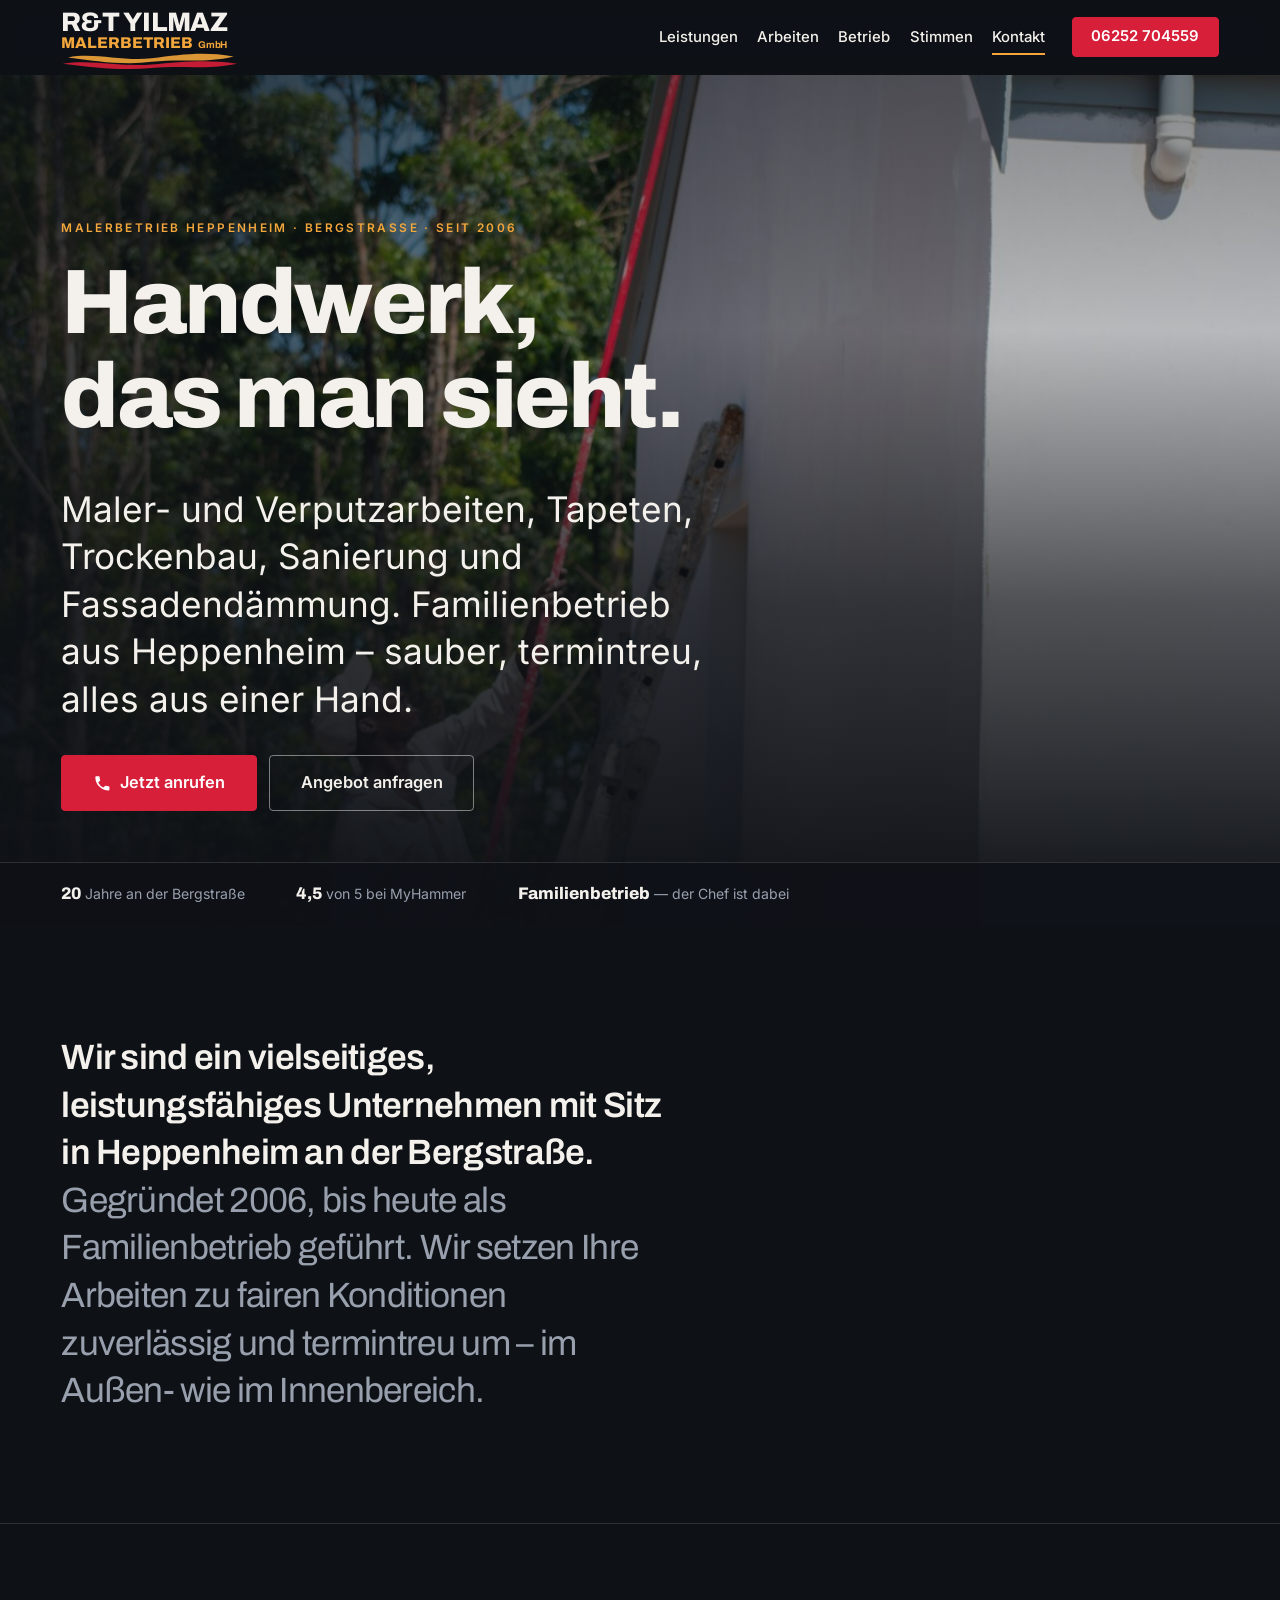
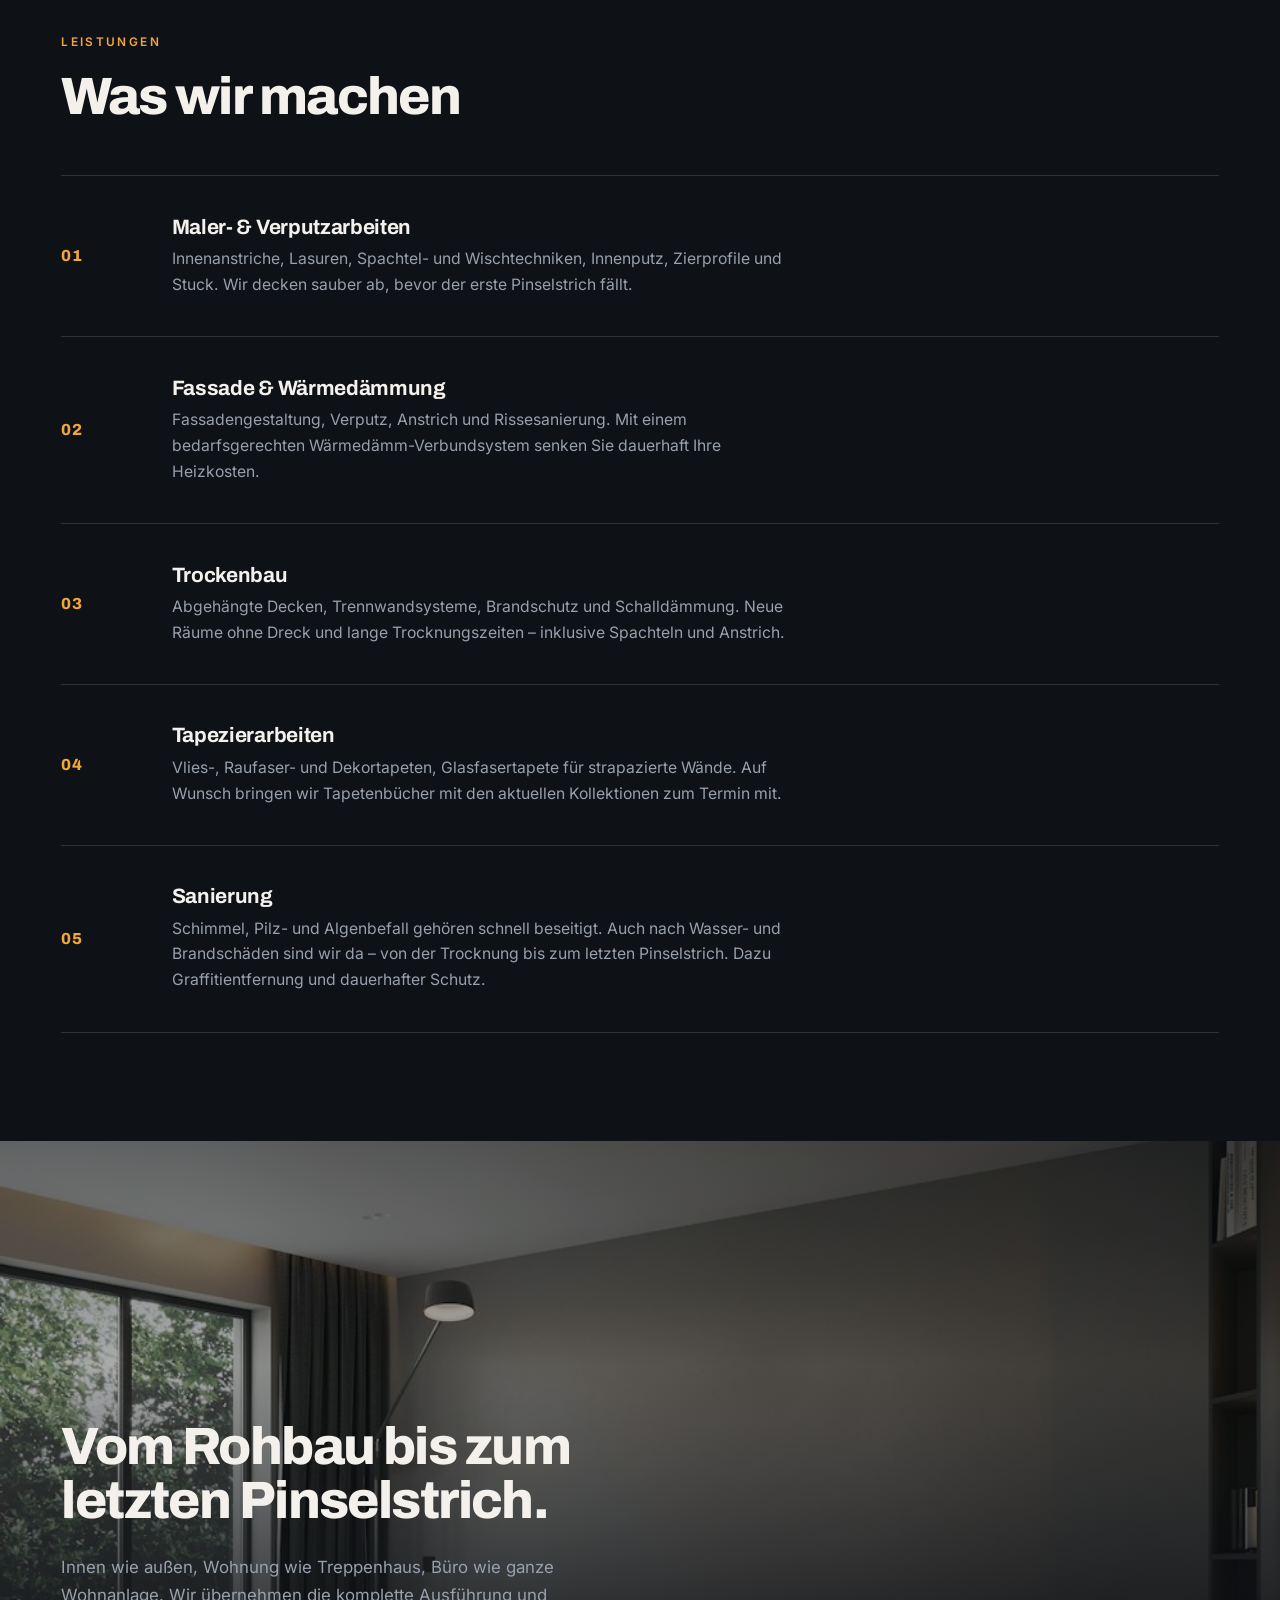
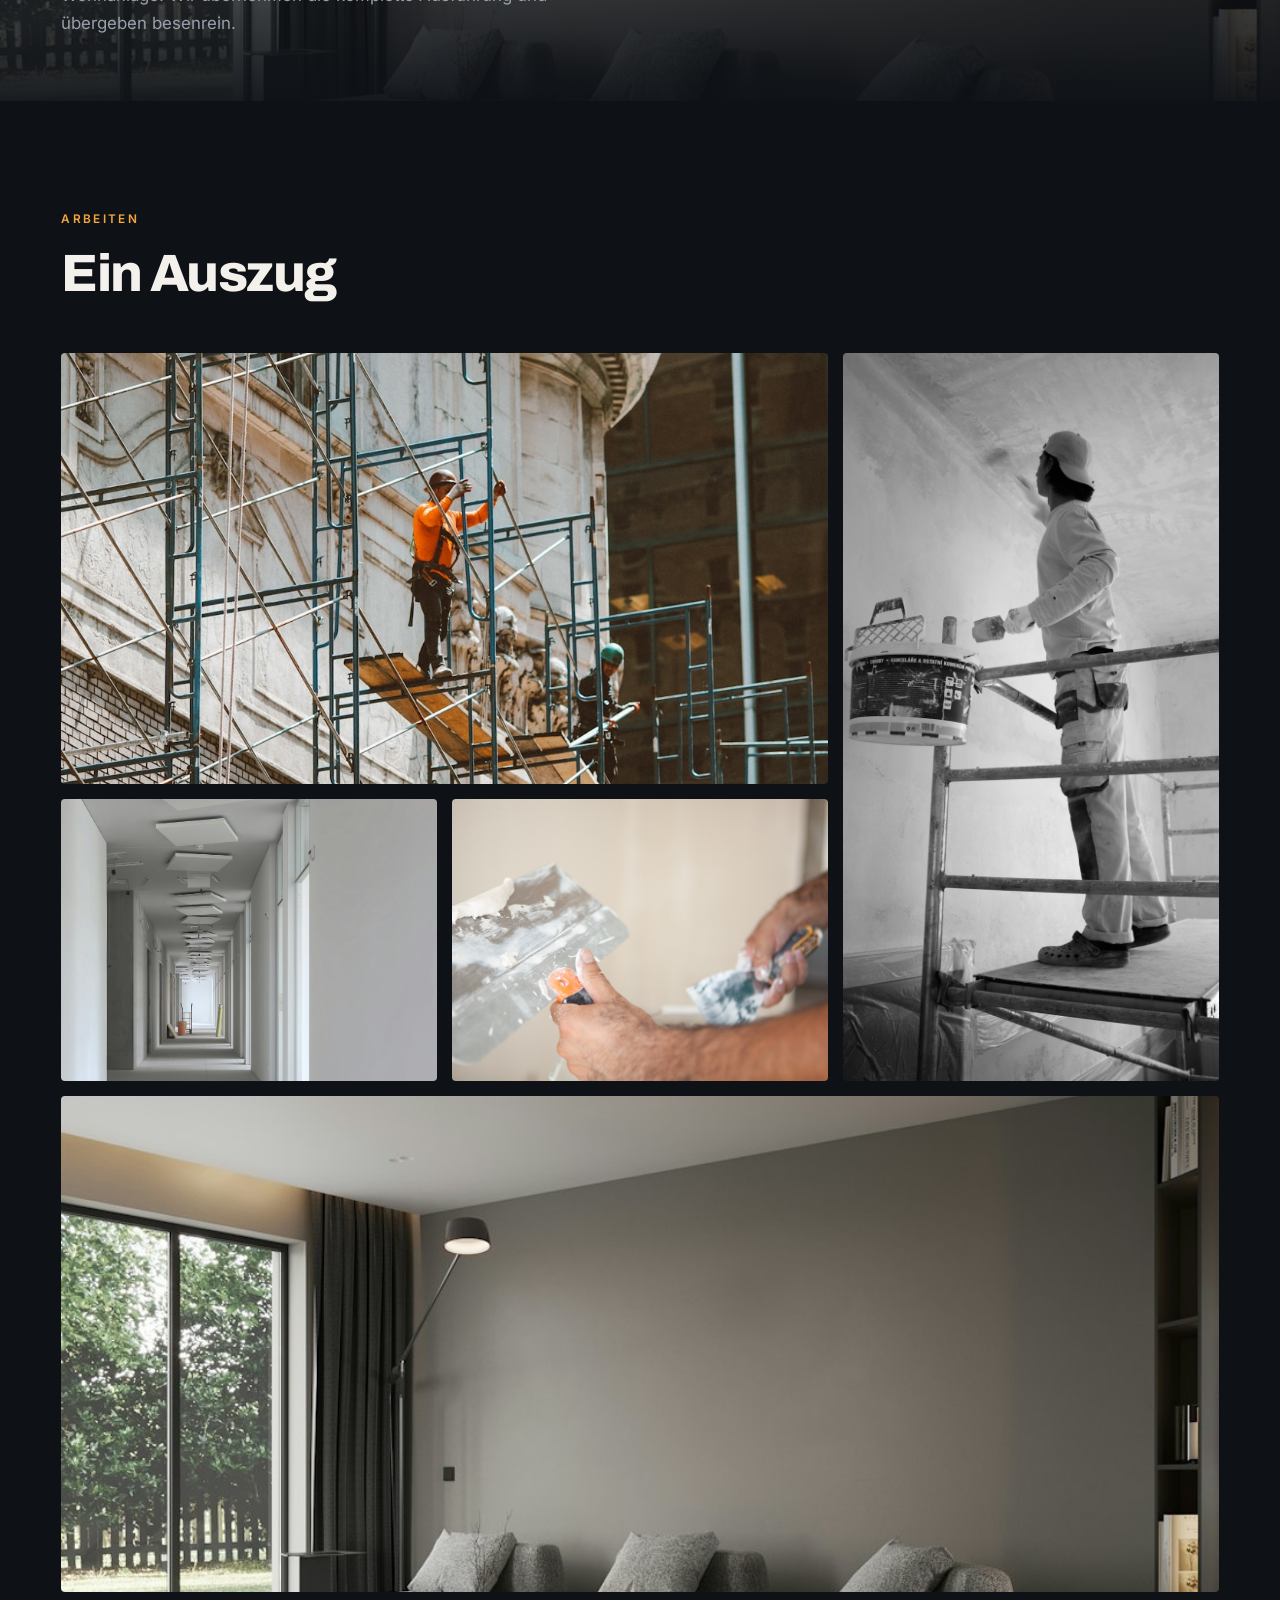
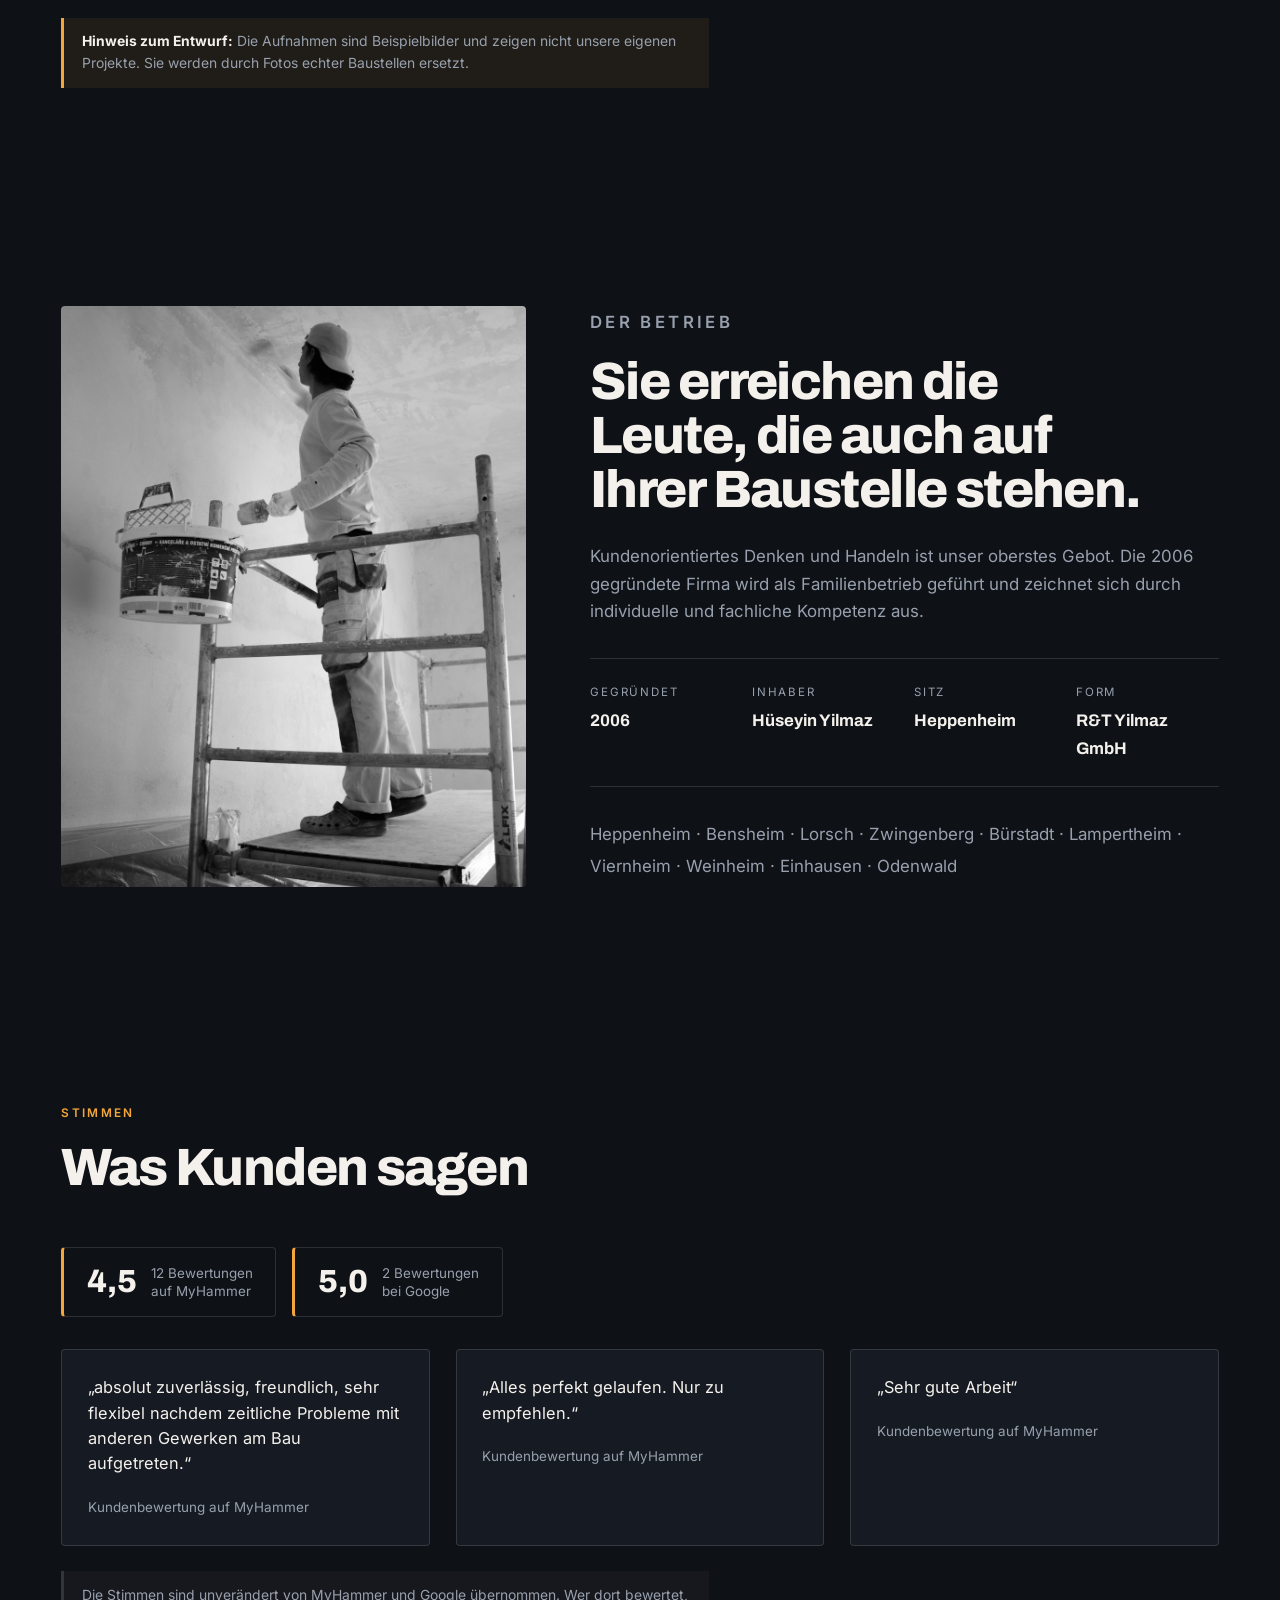
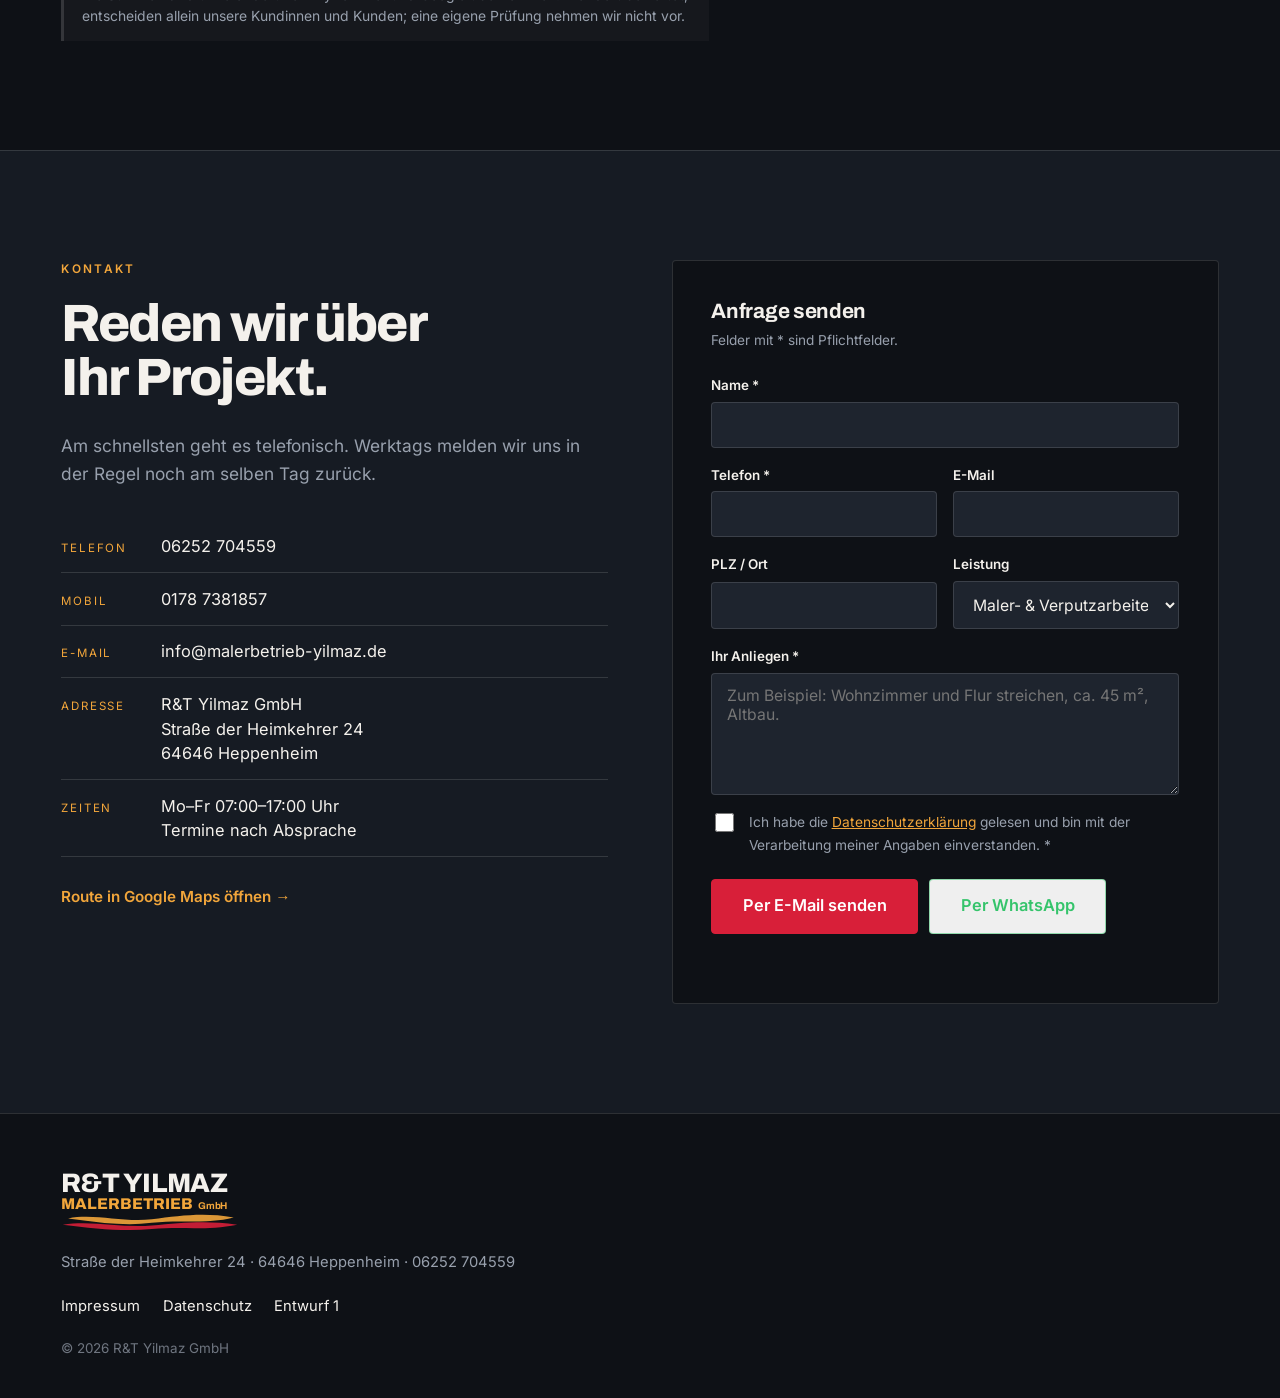
==== commit f89a7952: "Leistungs-Zeilen in Entwurf 2: Bild folgt dem Mauszeiger Die Liste war korrekt, aber leblos. Jetzt v" ====
--- a/entwurf-2/index.html
+++ b/entwurf-2/index.html
@@ -374,5 +374,6 @@
 </div>
 
 <script src="../assets/js/main.js" defer></script>
+<script src="rows.js" defer></script>
 </body>
 </html>
--- a/entwurf-2/style.css
+++ b/entwurf-2/style.css
@@ -205,7 +205,11 @@
 .sec-head { margin-bottom: clamp(2.4rem, 4vw, 4rem); }
 .sec-head h2 { margin: 0; }
 
-/* ---------- Leistungs-Zeilen ---------- */
+/* ---------- Leistungs-Zeilen ----------
+   Grundzustand: schlichte Liste mit Vorschaubild rechts. Funktioniert
+   ohne JavaScript und auf dem Handy. Sobald ein echter Mauszeiger da
+   ist, blendet rows.js die Vorschaubilder aus und ersetzt sie durch
+   ein großes Bild, das dem Zeiger folgt (Klasse .rows--float). */
 .rows { list-style: none; margin: 0; padding: 0; border-top: 1px solid var(--line); }
 .row {
   display: grid;
@@ -214,6 +218,7 @@
   align-items: center;
   padding: clamp(1.6rem, 3vw, 2.4rem) 0;
   border-bottom: 1px solid var(--line);
+  position: relative;
   transition: background-color .25s ease;
 }
 .row:hover { background: rgba(255, 255, 255, .03); }
@@ -228,6 +233,61 @@
   .row { grid-template-columns: 3rem minmax(0, 1fr); }
   .row__pic { display: none; }
 }
+
+/* --- Zustand mit schwebendem Bild (nur bei echtem Mauszeiger) --- */
+.rows--float .row { grid-template-columns: 4.5rem minmax(0, 1fr); }
+.rows--float .row__pic { display: none; }
+.rows--float .row:hover { background: none; }
+
+/* Akzentlinie, die unter der aktiven Zeile aufzieht */
+.rows--float .row::after {
+  content: "";
+  position: absolute;
+  left: 0; right: 0; bottom: -1px;
+  height: 1px;
+  background: var(--amber);
+  transform: scaleX(0);
+  transform-origin: left;
+  transition: transform .55s cubic-bezier(.2, .7, .3, 1);
+}
+.rows--float .row.is-active::after { transform: scaleX(1); }
+
+/* Nicht angesteuerte Zeilen treten zurück */
+.rows--float .row__n,
+.rows--float .row__body {
+  transition: opacity .4s ease, transform .45s cubic-bezier(.2, .7, .3, 1), color .3s ease;
+}
+.rows--float.is-hovering .row__n,
+.rows--float.is-hovering .row__body { opacity: .3; }
+.rows--float.is-hovering .row.is-active .row__n,
+.rows--float.is-hovering .row.is-active .row__body { opacity: 1; }
+.rows--float .row.is-active .row__n { color: var(--fg); }
+.rows--float .row.is-active .row__body { transform: translateX(12px); }
+
+/* Das schwebende Bild selbst */
+.rowfloat {
+  position: fixed;
+  top: 0; left: 0;
+  width: clamp(230px, 21vw, 340px);
+  aspect-ratio: 4 / 5;
+  border-radius: var(--r);
+  overflow: hidden;
+  pointer-events: none;
+  z-index: 45;
+  opacity: 0;
+  transition: opacity .38s ease;
+  will-change: transform, opacity;
+  box-shadow: 0 34px 80px rgba(0, 0, 0, .6);
+}
+.rowfloat.is-on { opacity: 1; }
+.rowfloat__layer {
+  position: absolute;
+  inset: 0;
+  opacity: 0;
+  transition: opacity .5s ease;
+}
+.rowfloat__layer.is-on { opacity: 1; }
+.rowfloat__layer img { width: 100%; height: 100%; object-fit: cover; }
 
 /* ---------- Bildband ---------- */
 .band { position: relative; min-height: min(70vh, 560px); display: flex; align-items: flex-end; overflow: hidden; }
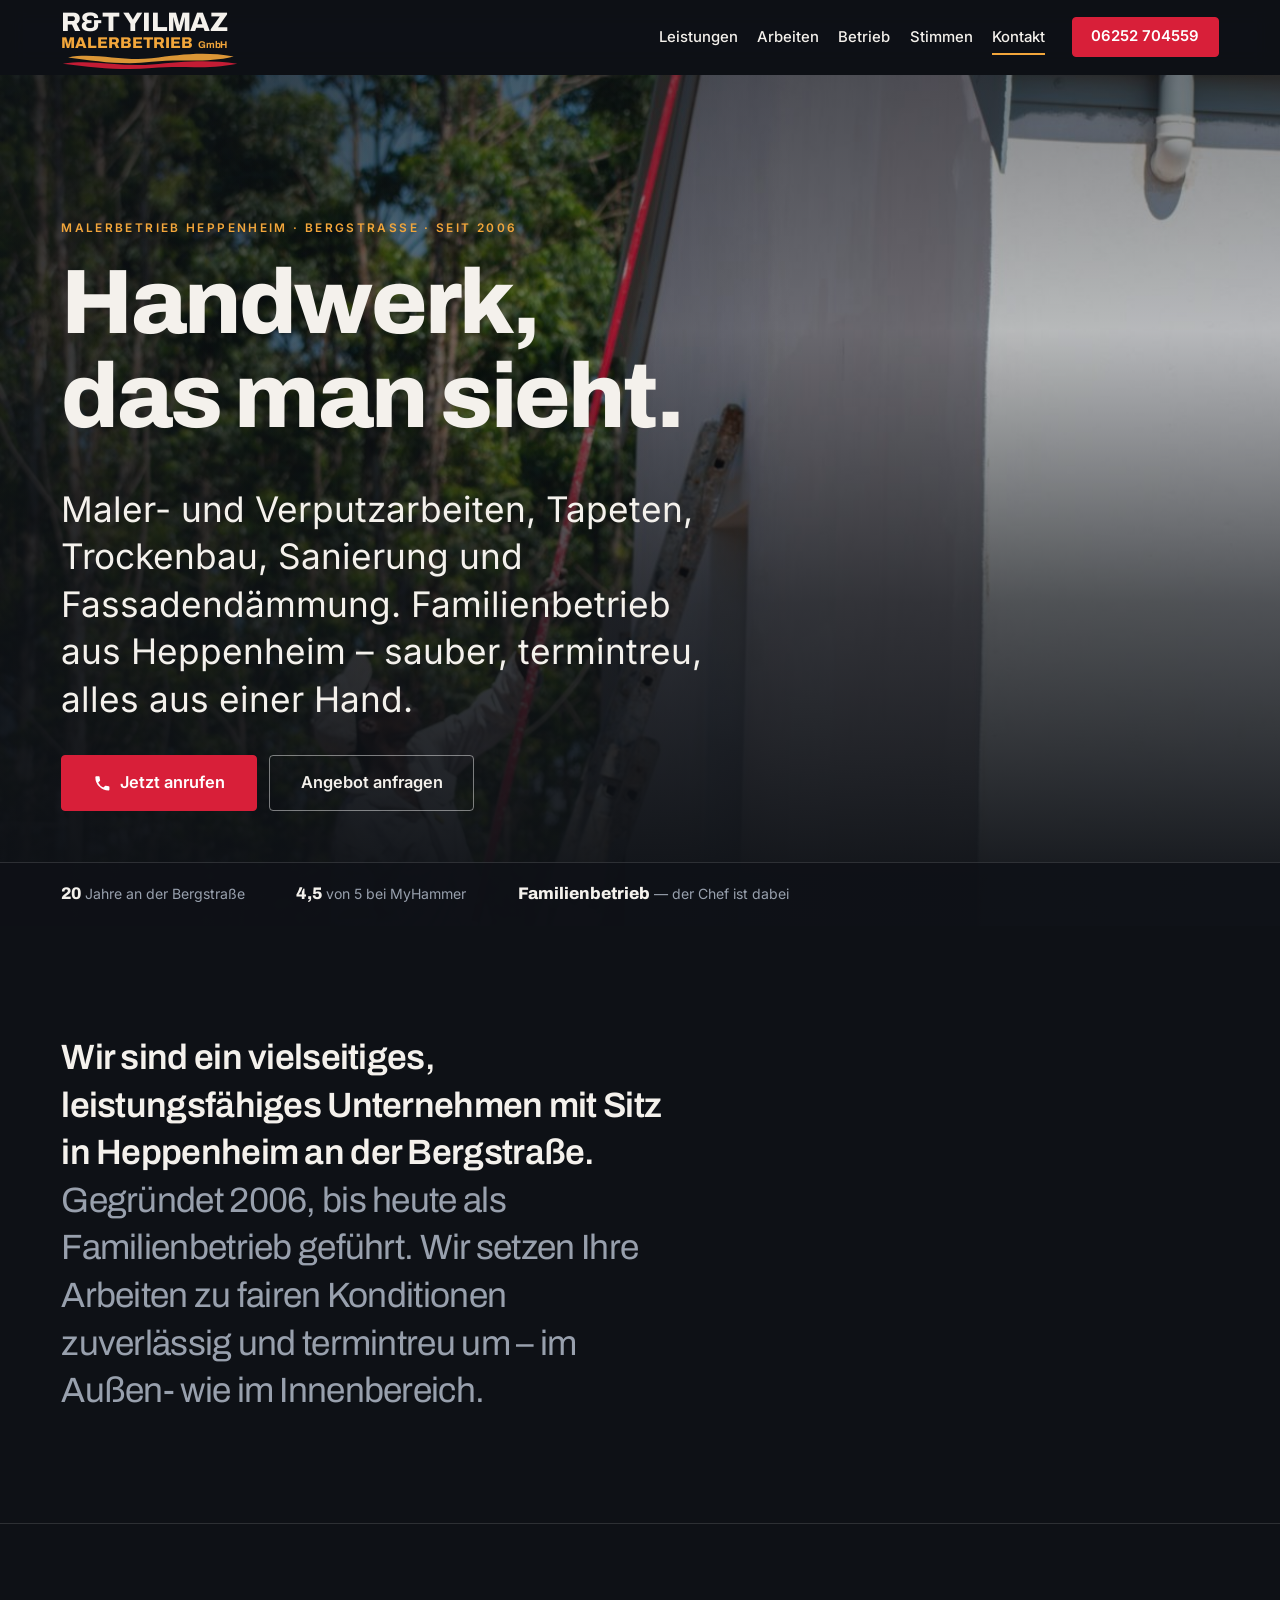
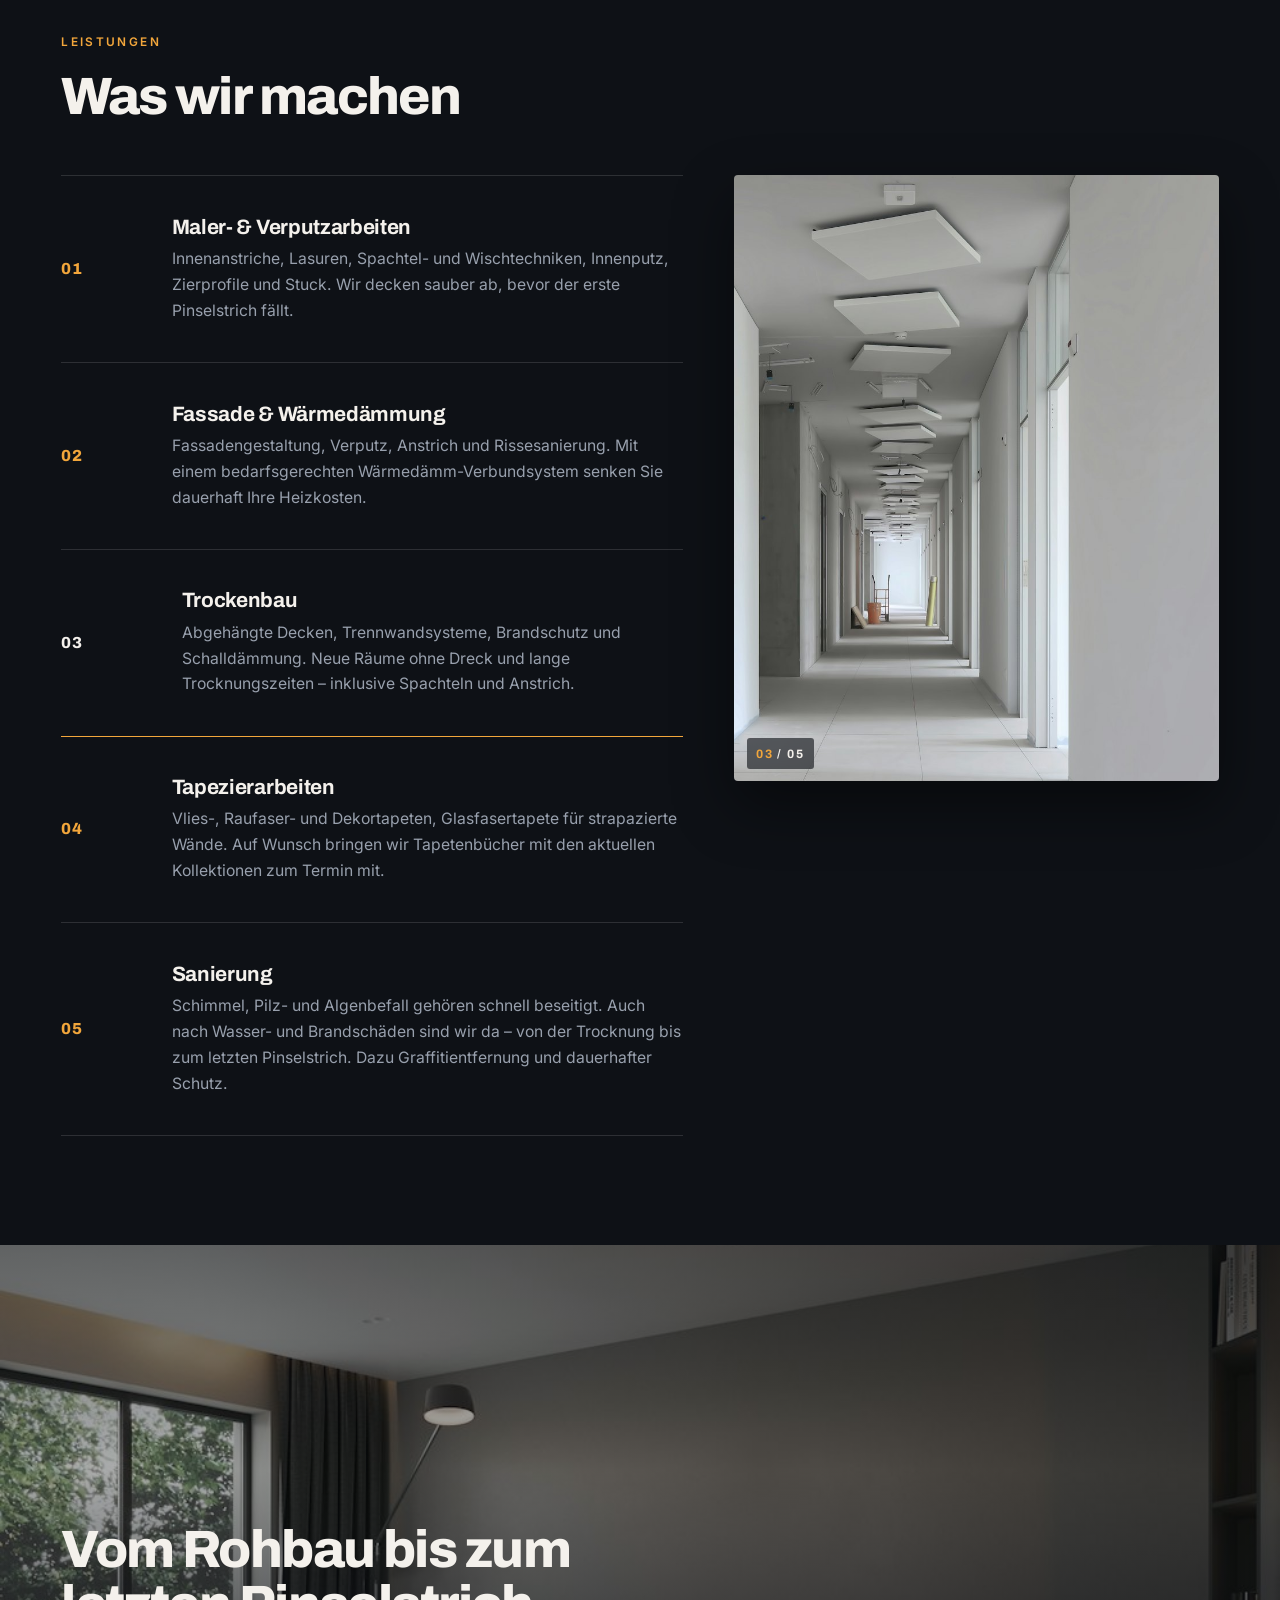
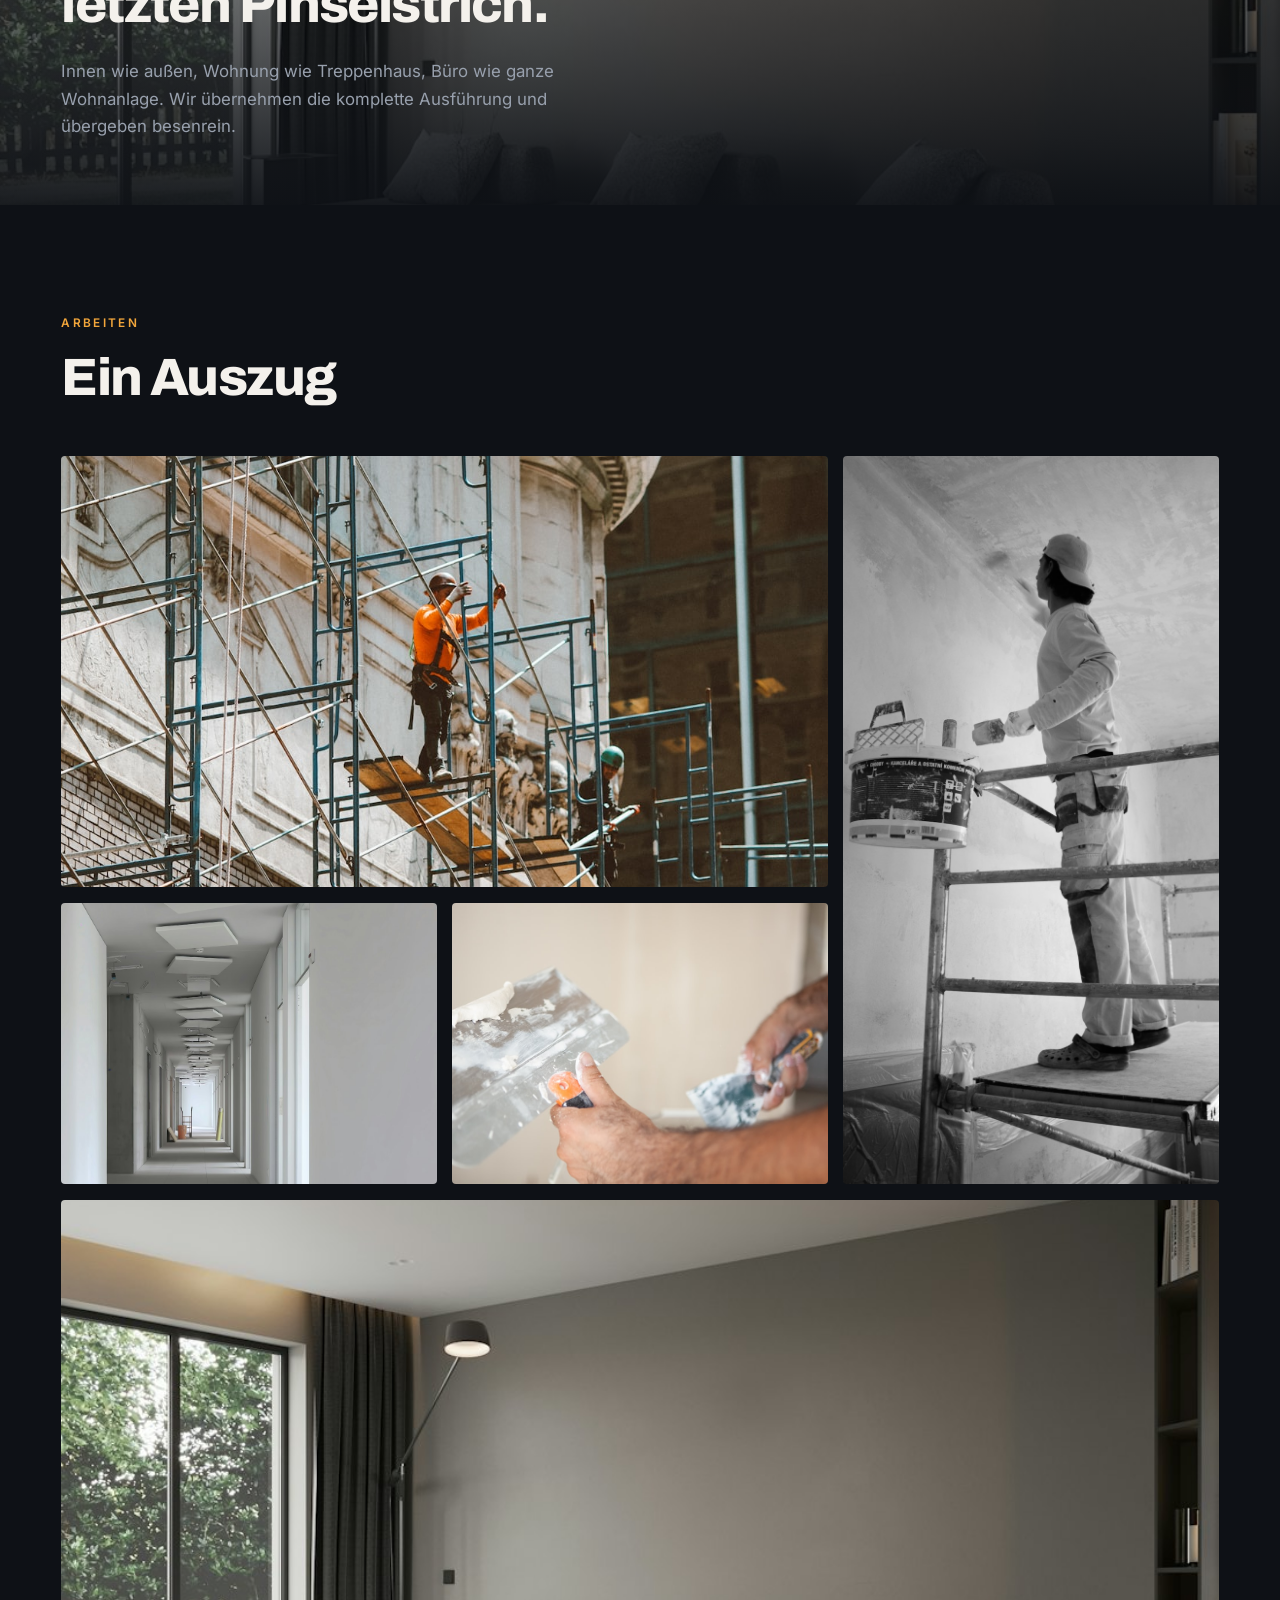
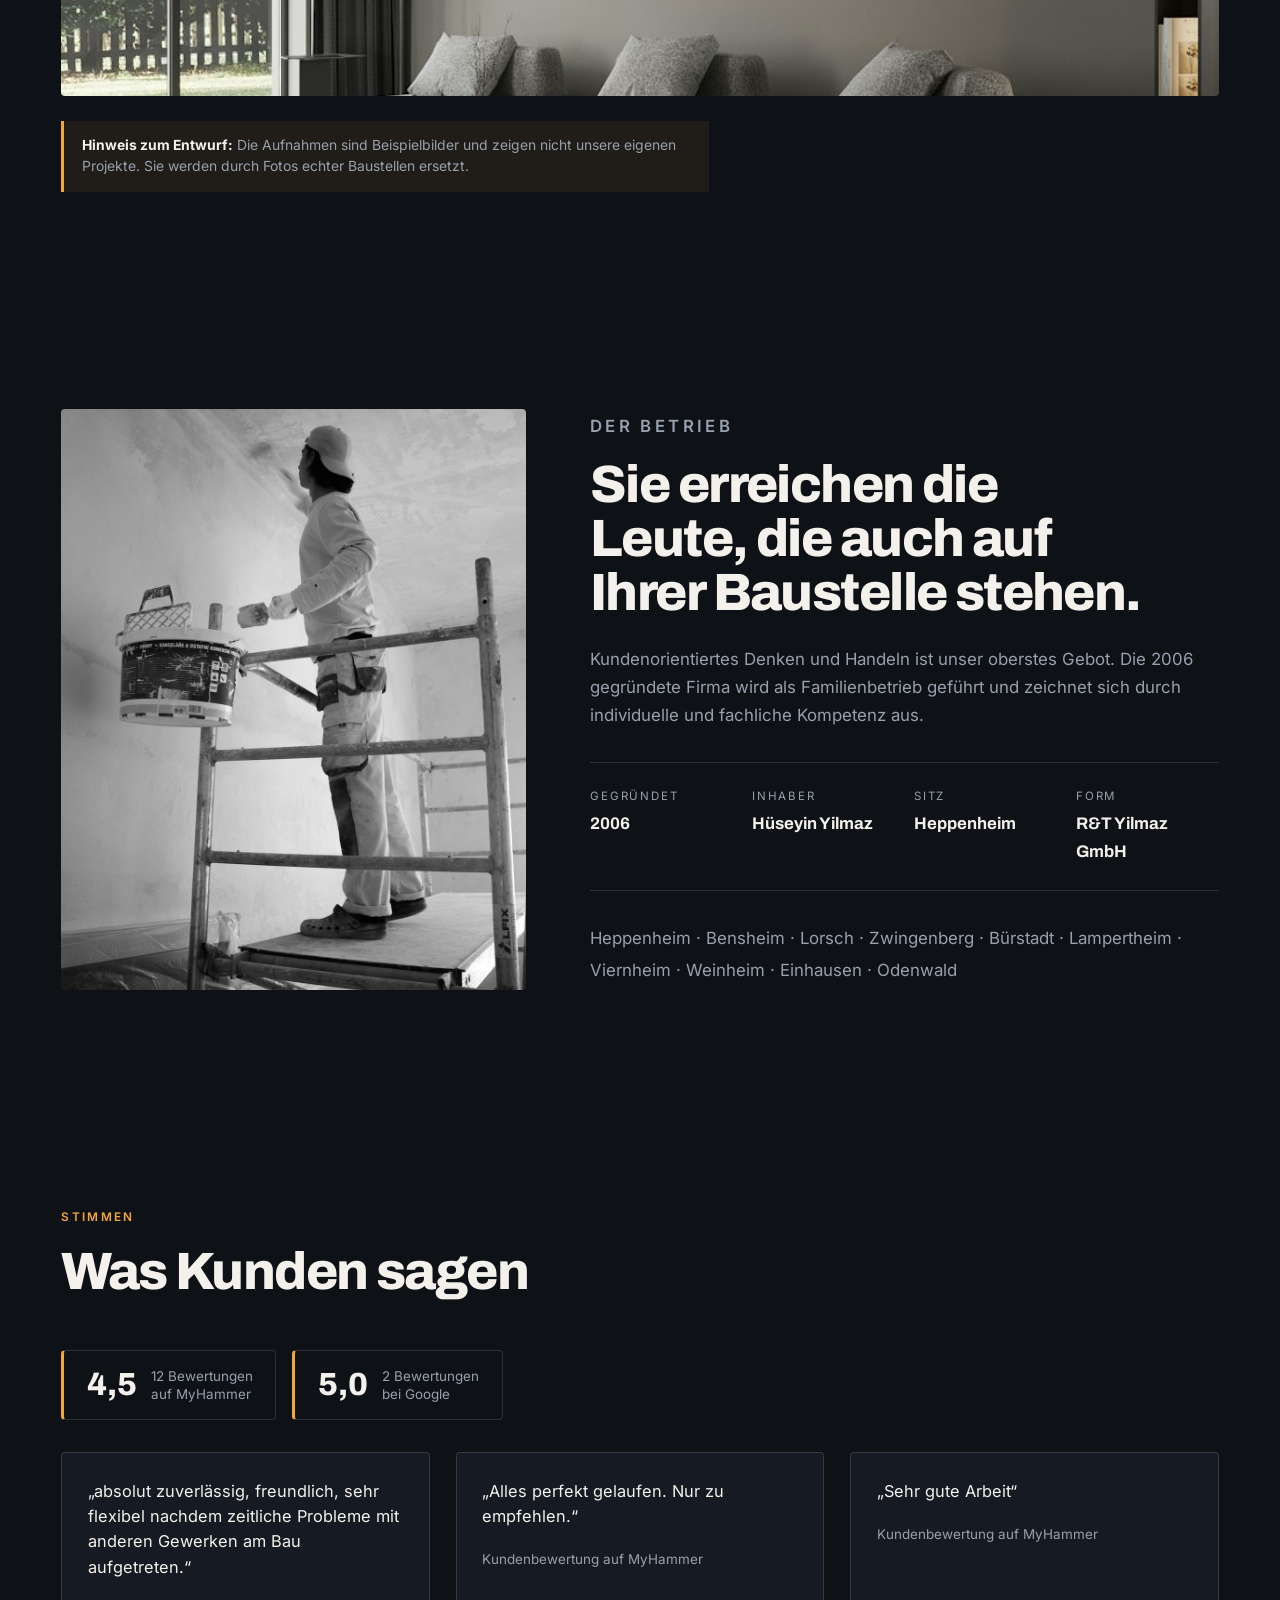
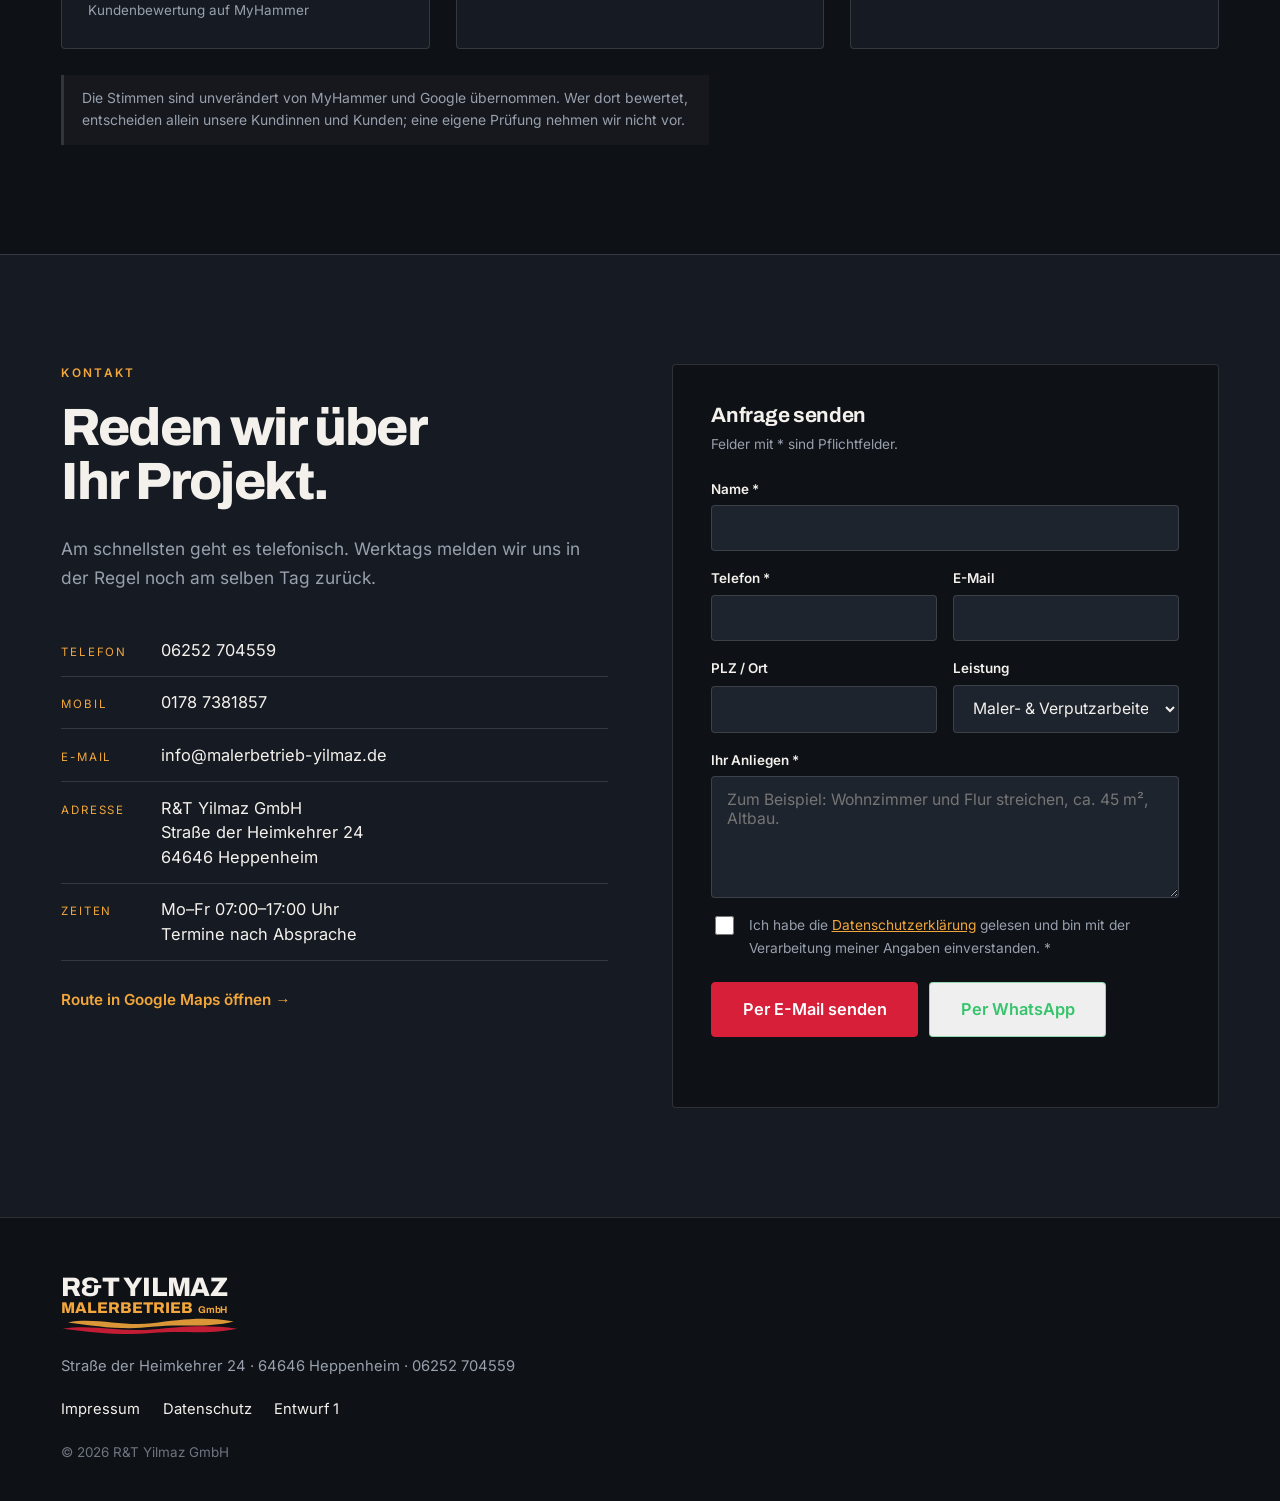
==== commit bdd867c2: "Leistungs-Effekt auf Scrollsteuerung umbauen statt Hover Der Hover-Effekt war fuer das Geraet gebaut" ====
--- a/entwurf-2/index.html
+++ b/entwurf-2/index.html
@@ -104,7 +104,11 @@
       <h2>Was wir machen</h2>
     </header>
 
-    <ol class="rows">
+    <!-- Das Bildfeld baut rows.js als erstes Kind hier hinein. Ohne
+         JavaScript bleiben stattdessen die kleinen Vorschaubilder in
+         den Zeilen stehen. -->
+    <div class="svc">
+    <ol class="rows svc__list">
       <li class="row reveal">
         <span class="row__n">01</span>
         <div class="row__body">
@@ -160,6 +164,7 @@
         </div>
       </li>
     </ol>
+    </div>
   </div>
 </section>
 
--- a/entwurf-2/style.css
+++ b/entwurf-2/style.css
@@ -234,13 +234,70 @@
   .row__pic { display: none; }
 }
 
-/* --- Zustand mit schwebendem Bild (nur bei echtem Mauszeiger) --- */
-.rows--float .row { grid-template-columns: 4.5rem minmax(0, 1fr); }
-.rows--float .row__pic { display: none; }
-.rows--float .row:hover { background: none; }
+/* --- Mitlaufendes Bildfeld, vom Scrollen gesteuert ---
+   Bewusst scroll- statt zeigergesteuert: Auf dem Handy gibt es kein
+   Hover, und dort wird die Seite zuerst angeschaut. Derselbe Effekt
+   läuft auf jedem Geraet — nur die Anordnung wechselt. */
+.svc { display: grid; }
+
+.js .svc__media {
+  position: sticky;
+  top: 86px;
+  height: 40vh;
+  max-height: 340px;
+  margin-bottom: 1.8rem;
+  border-radius: var(--r);
+  overflow: hidden;
+  background: var(--bg-2);
+  box-shadow: 0 24px 60px rgba(0, 0, 0, .45);
+}
+/* Vorschaubild in der Zeile weicht dem mitlaufenden Bildfeld.
+   Die dritte Rasterspalte muss dabei mit weg, sonst klafft
+   zwischen 861 und 899 Pixeln eine leere 190px-Spalte. */
+.js .row__pic { display: none; }
+.js .row { grid-template-columns: 4.5rem minmax(0, 1fr); }
+@media (max-width: 860px) {
+  .js .row { grid-template-columns: 3rem minmax(0, 1fr); }
+}
+
+.svc__layer {
+  position: absolute;
+  inset: 0;
+  opacity: 0;
+  transform: scale(1.05);
+  transition: opacity .6s ease, transform 1s cubic-bezier(.2, .7, .3, 1);
+}
+.svc__layer.is-on { opacity: 1; transform: none; }
+.svc__layer img { width: 100%; height: 100%; object-fit: cover; }
+
+.svc__idx {
+  position: absolute;
+  left: .8rem; bottom: .75rem;
+  font-family: var(--head);
+  font-weight: 700;
+  font-size: .76rem;
+  letter-spacing: .14em;
+  color: var(--fg);
+  background: rgba(14, 17, 22, .62);
+  backdrop-filter: blur(6px);
+  -webkit-backdrop-filter: blur(6px);
+  padding: .35rem .6rem;
+  border-radius: 3px;
+}
+.svc__idx b { color: var(--amber); }
+
+/* Aktive Zeile hervorheben, die übrigen treten zurück */
+.js .row__n, .js .row__body {
+  transition: opacity .45s ease, transform .5s cubic-bezier(.2, .7, .3, 1), color .3s ease;
+}
+.js .svc.is-live .row__n,
+.js .svc.is-live .row__body { opacity: .42; }
+.js .svc.is-live .row.is-active .row__n,
+.js .svc.is-live .row.is-active .row__body { opacity: 1; }
+.js .row.is-active .row__n { color: var(--fg); }
 
 /* Akzentlinie, die unter der aktiven Zeile aufzieht */
-.rows--float .row::after {
+.js .row::after {
   content: "";
   position: absolute;
   left: 0; right: 0; bottom: -1px;
@@ -250,44 +307,26 @@
   transform-origin: left;
   transition: transform .55s cubic-bezier(.2, .7, .3, 1);
 }
-.rows--float .row.is-active::after { transform: scaleX(1); }
-
-/* Nicht angesteuerte Zeilen treten zurück */
-.rows--float .row__n,
-.rows--float .row__body {
-  transition: opacity .4s ease, transform .45s cubic-bezier(.2, .7, .3, 1), color .3s ease;
-}
-.rows--float.is-hovering .row__n,
-.rows--float.is-hovering .row__body { opacity: .3; }
-.rows--float.is-hovering .row.is-active .row__n,
-.rows--float.is-hovering .row.is-active .row__body { opacity: 1; }
-.rows--float .row.is-active .row__n { color: var(--fg); }
-.rows--float .row.is-active .row__body { transform: translateX(12px); }
-
-/* Das schwebende Bild selbst */
-.rowfloat {
-  position: fixed;
-  top: 0; left: 0;
-  width: clamp(230px, 21vw, 340px);
-  aspect-ratio: 4 / 5;
-  border-radius: var(--r);
-  overflow: hidden;
-  pointer-events: none;
-  z-index: 45;
-  opacity: 0;
-  transition: opacity .38s ease;
-  will-change: transform, opacity;
-  box-shadow: 0 34px 80px rgba(0, 0, 0, .6);
-}
-.rowfloat.is-on { opacity: 1; }
-.rowfloat__layer {
-  position: absolute;
-  inset: 0;
-  opacity: 0;
-  transition: opacity .5s ease;
-}
-.rowfloat__layer.is-on { opacity: 1; }
-.rowfloat__layer img { width: 100%; height: 100%; object-fit: cover; }
+.js .row.is-active::after { transform: scaleX(1); }
+
+/* Ab Tablet nebeneinander: Liste links, Bild rechts mitlaufend */
+@media (min-width: 900px) {
+  .js .svc {
+    grid-template-columns: minmax(0, 1fr) minmax(0, .78fr);
+    gap: clamp(2rem, 4vw, 4rem);
+    align-items: start;
+  }
+  .js .svc__list { grid-column: 1; grid-row: 1; }
+  .js .svc__media {
+    grid-column: 2; grid-row: 1;
+    top: 110px;
+    height: auto;
+    max-height: none;
+    aspect-ratio: 4 / 5;
+    margin-bottom: 0;
+  }
+  .js .row.is-active .row__body { transform: translateX(10px); }
+}
 
 /* ---------- Bildband ---------- */
 .band { position: relative; min-height: min(70vh, 560px); display: flex; align-items: flex-end; overflow: hidden; }
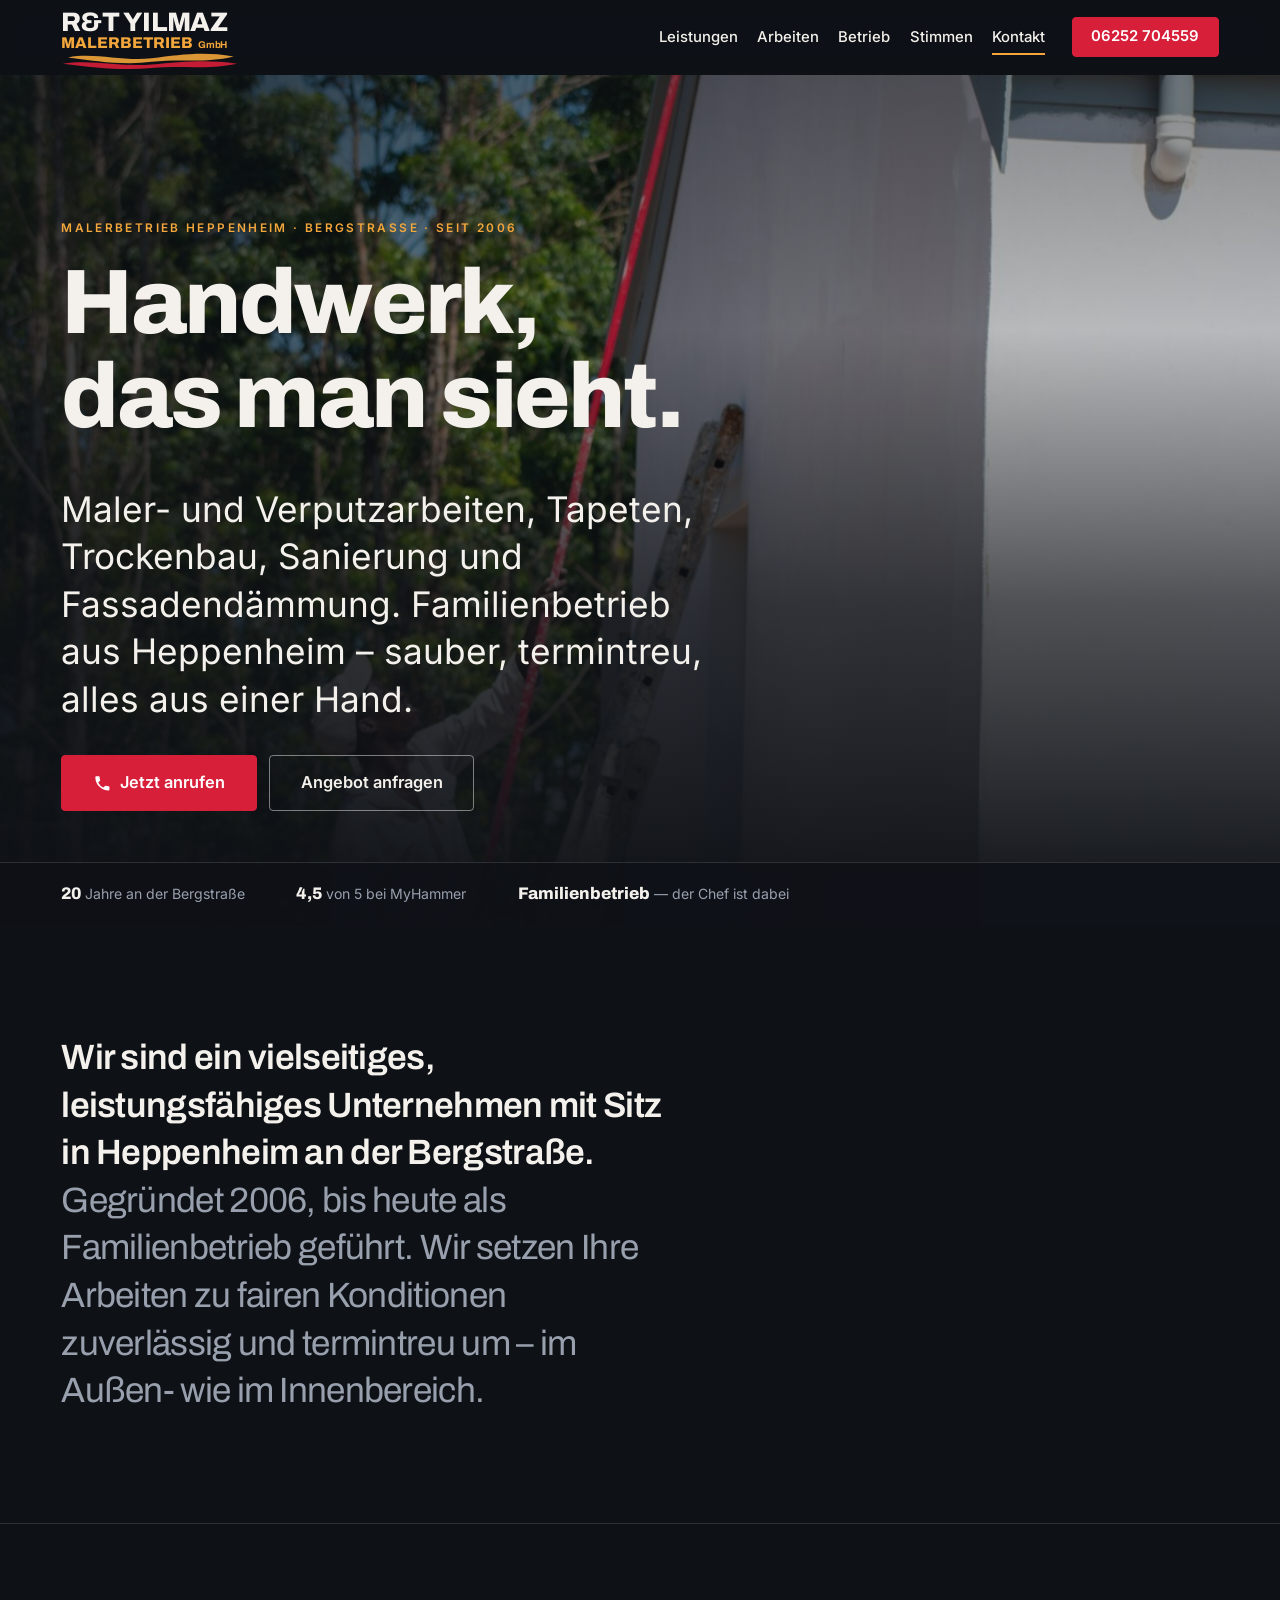
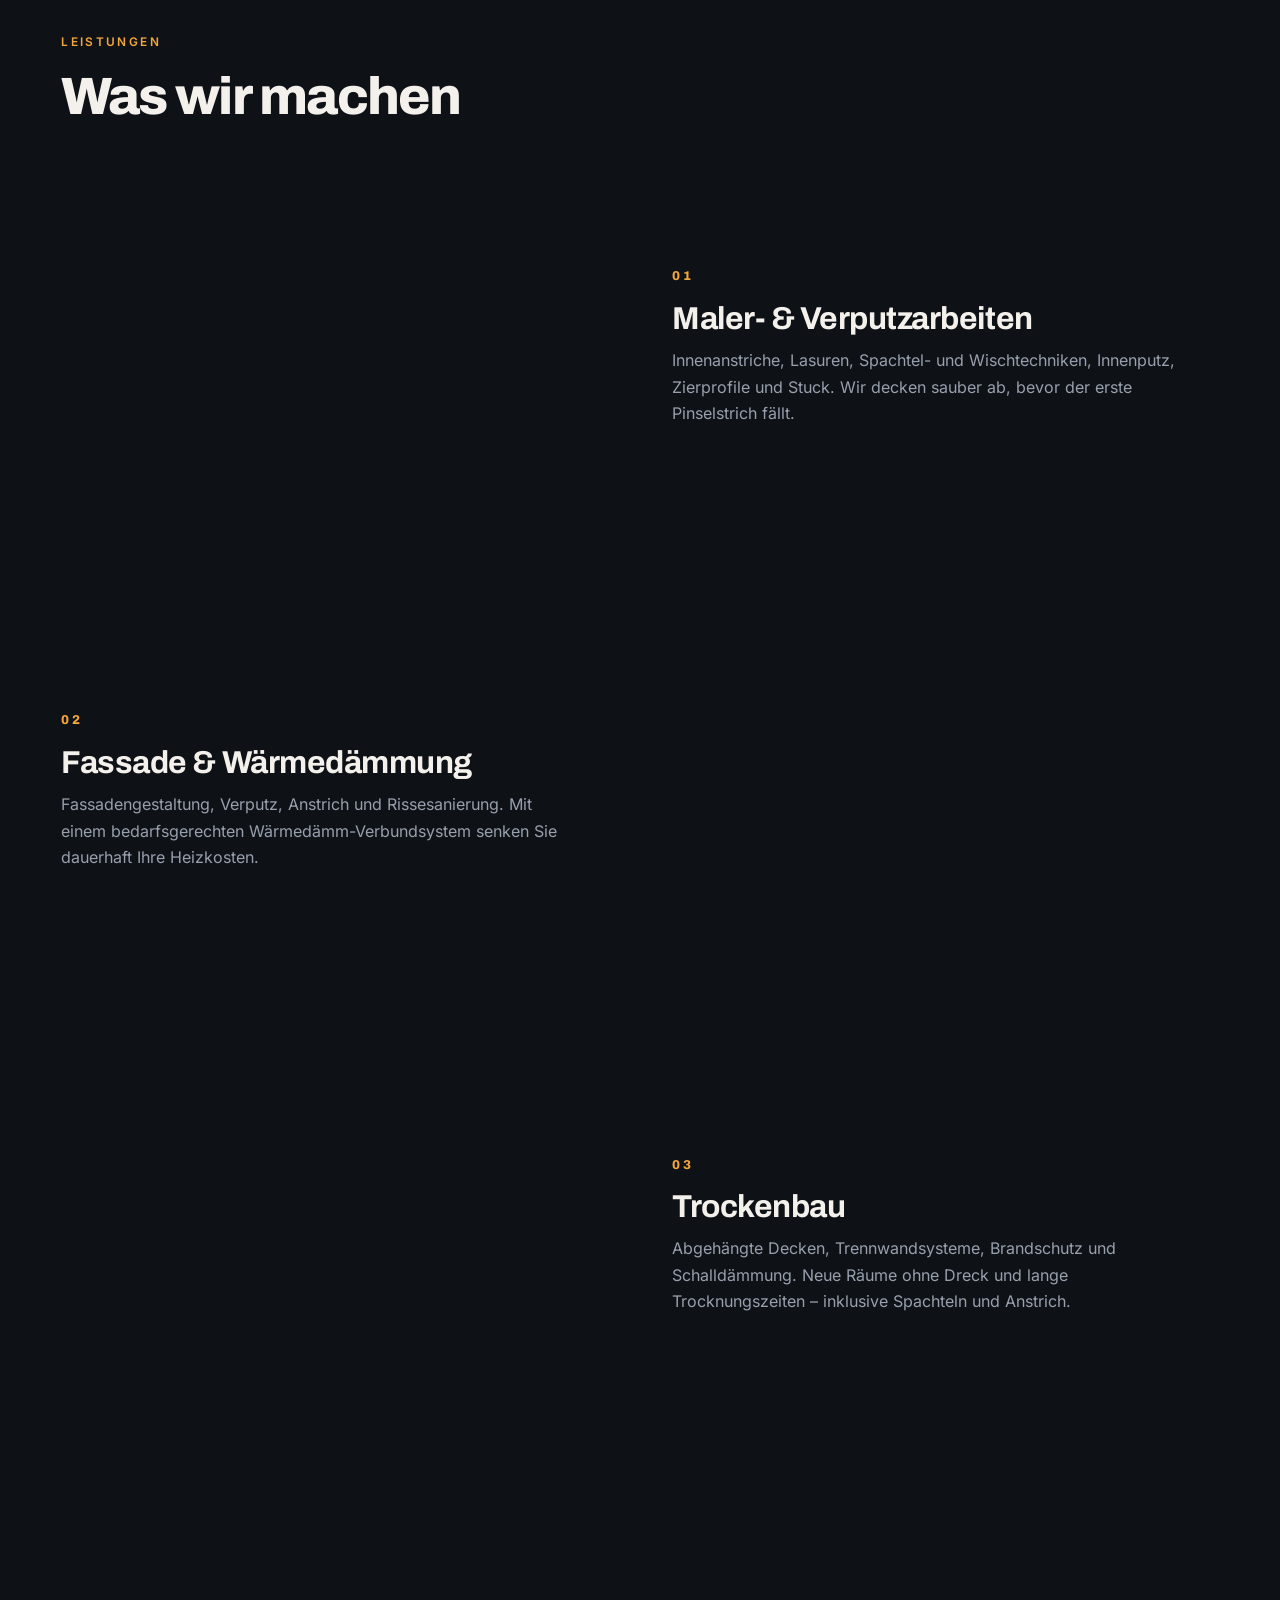
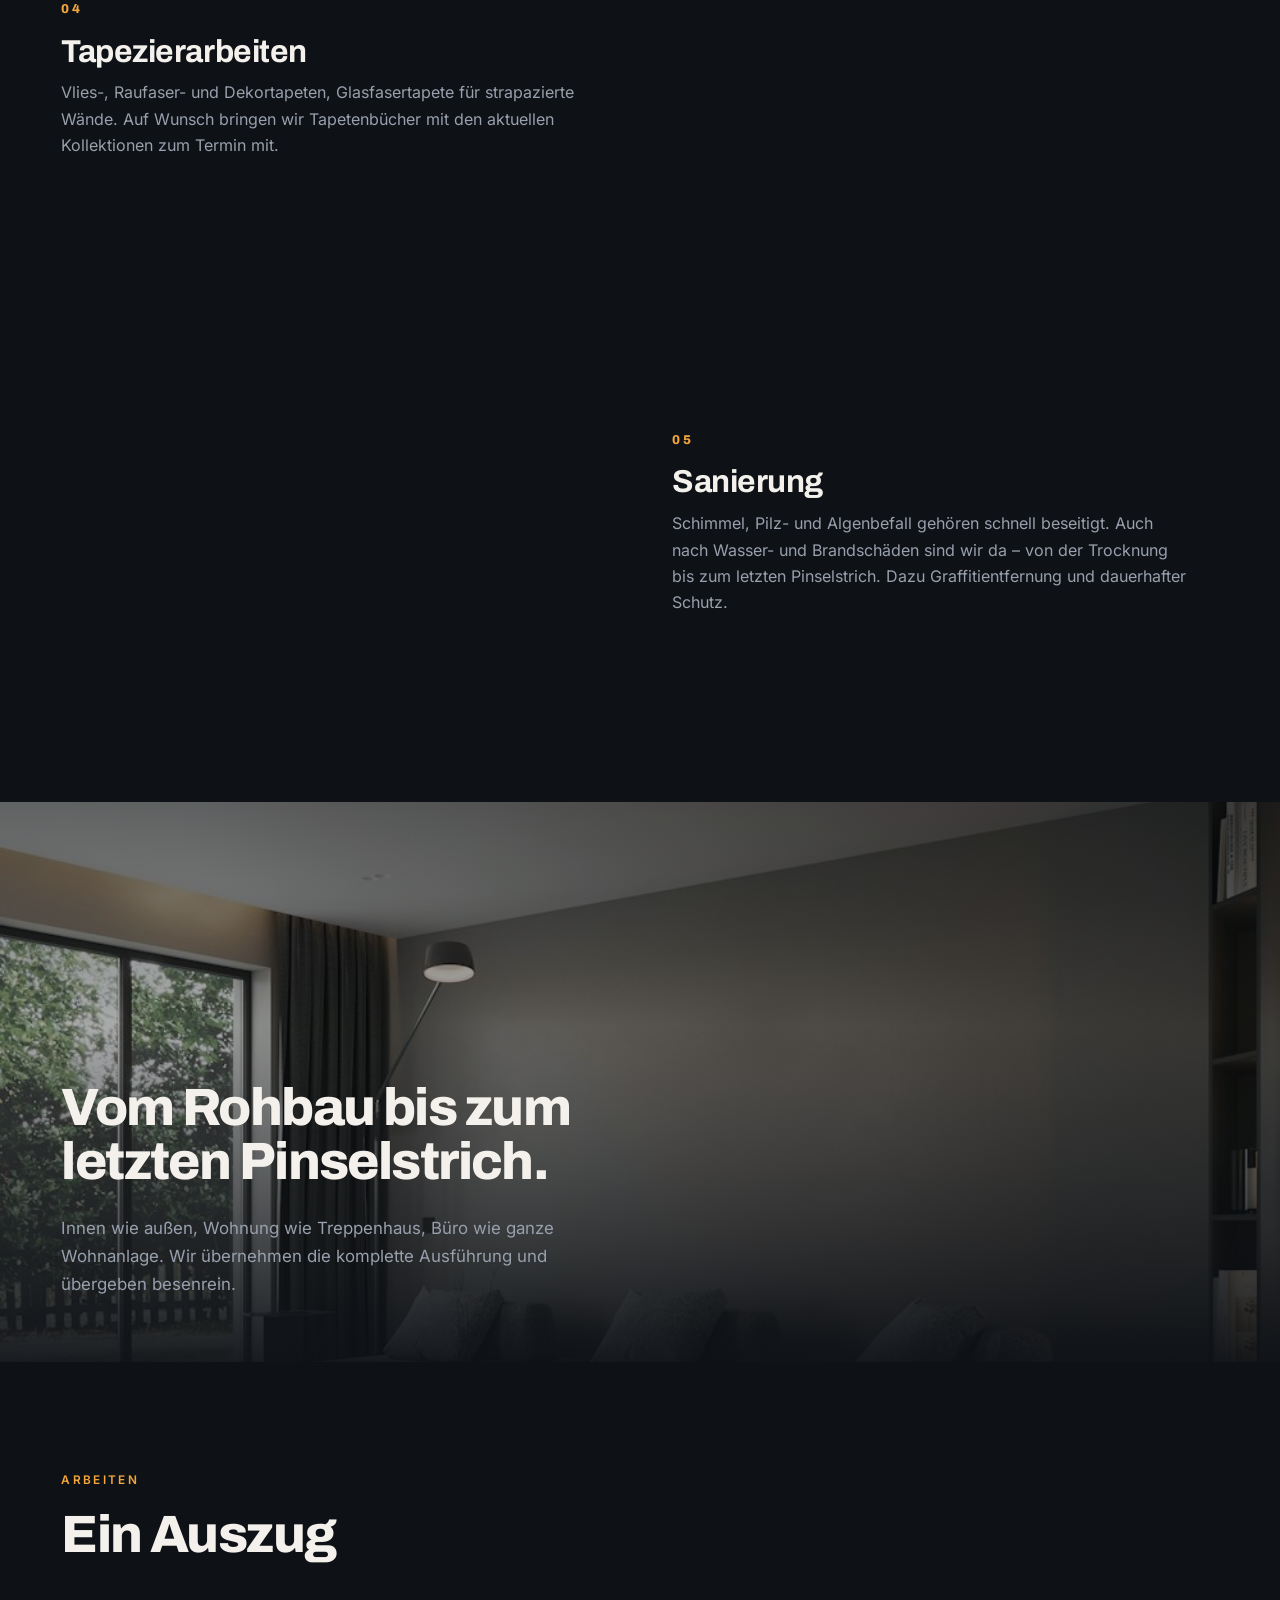
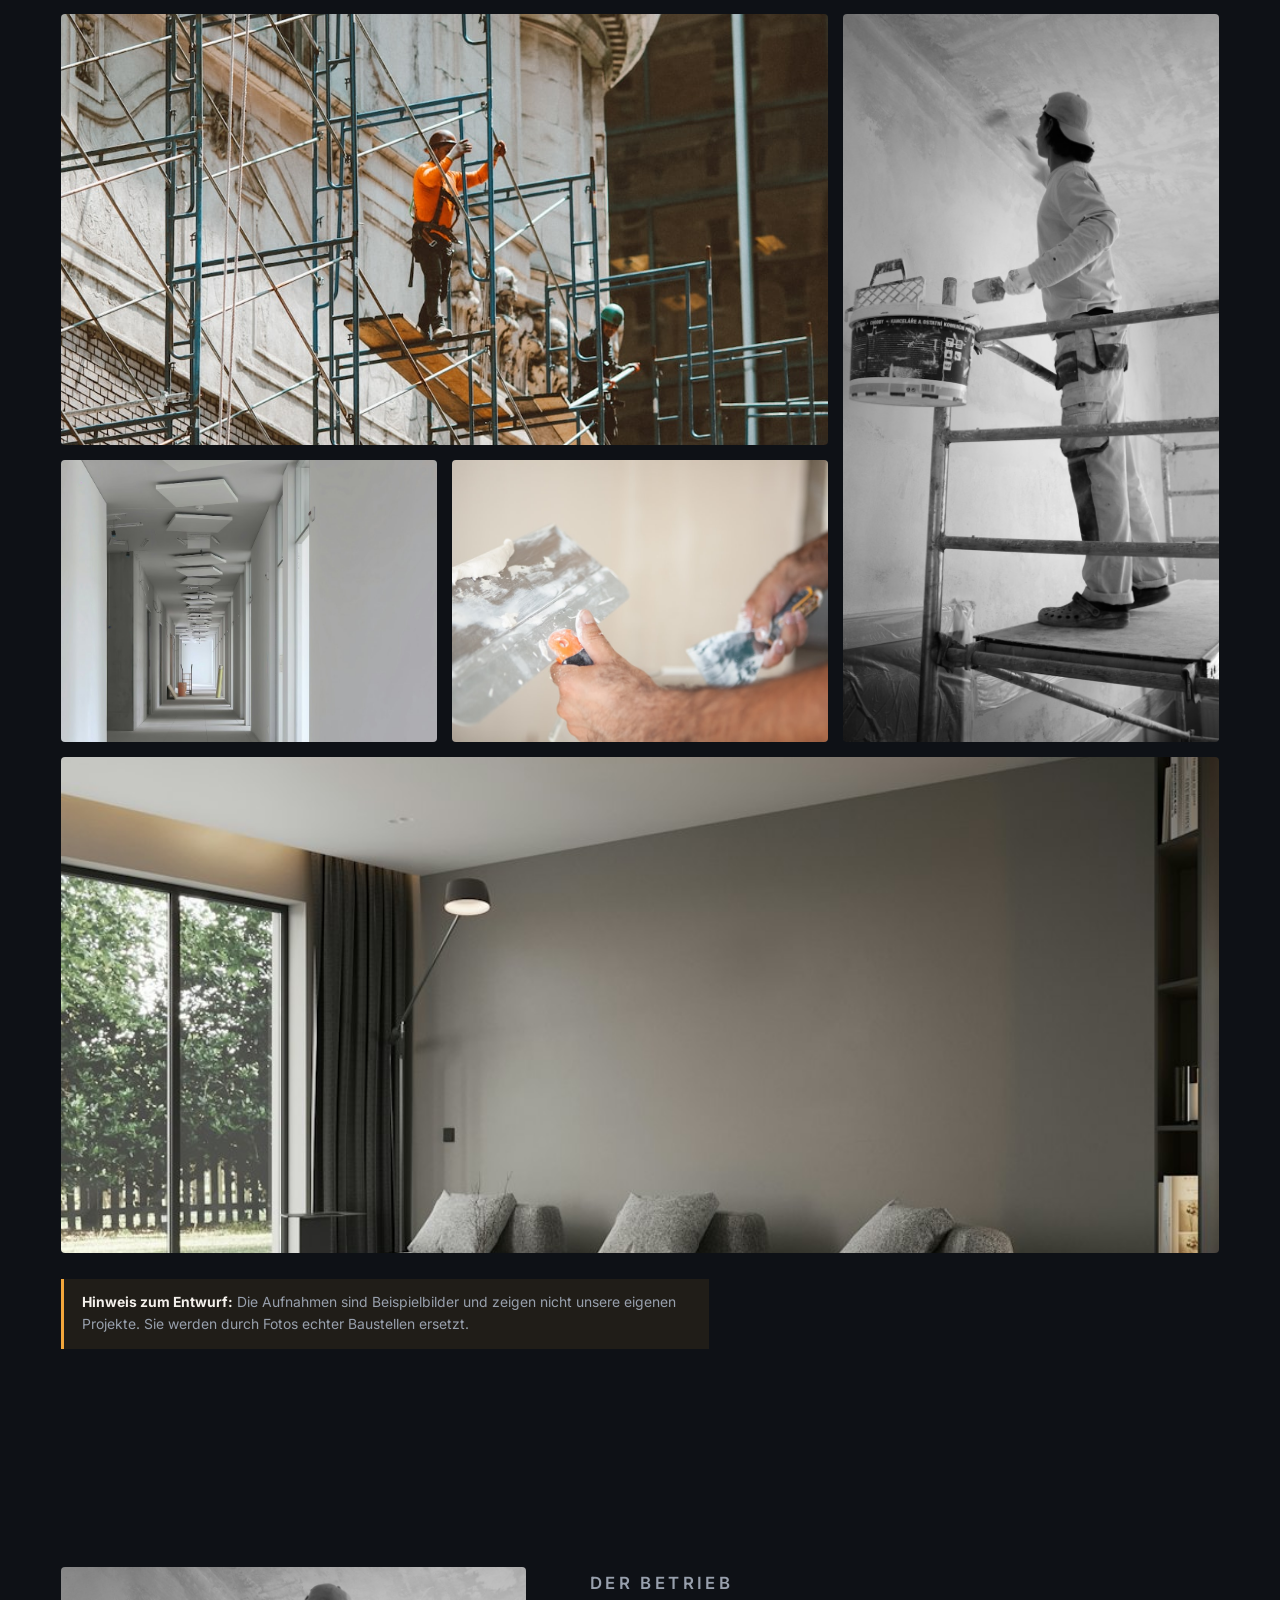
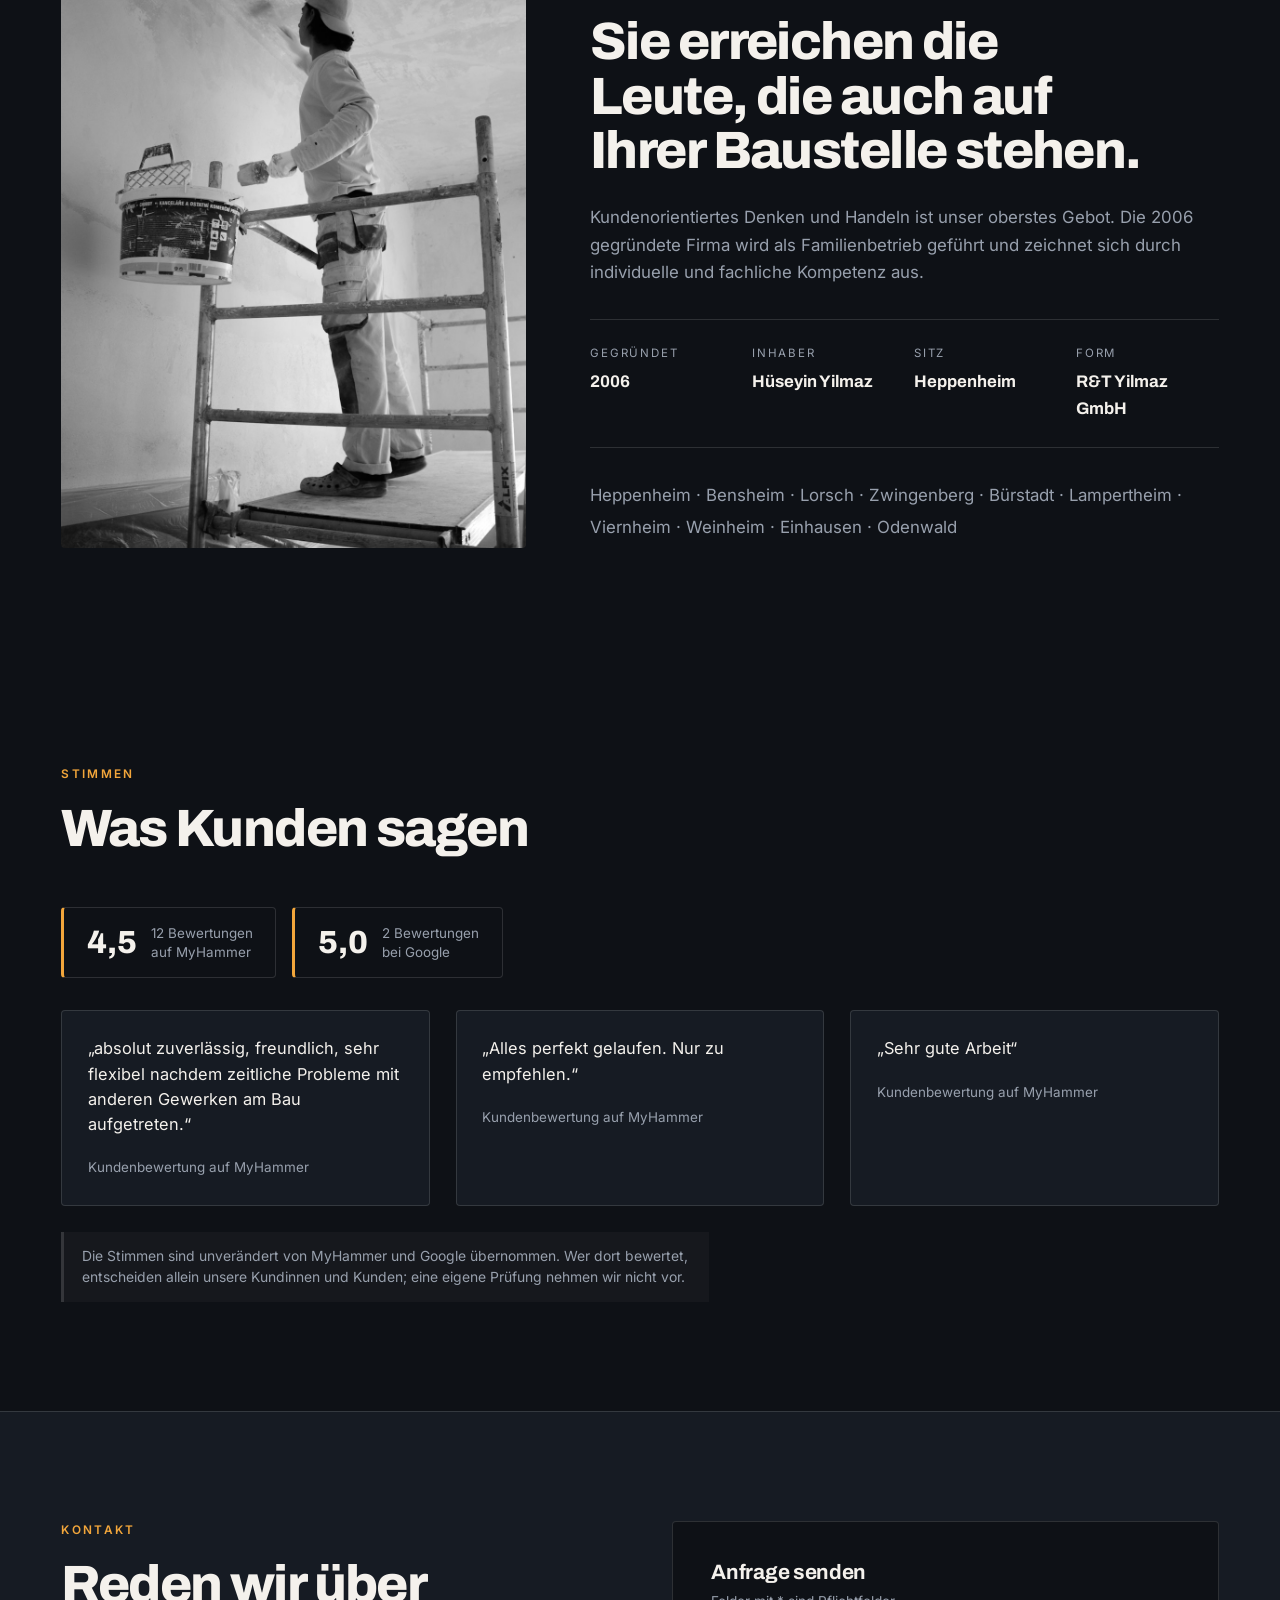
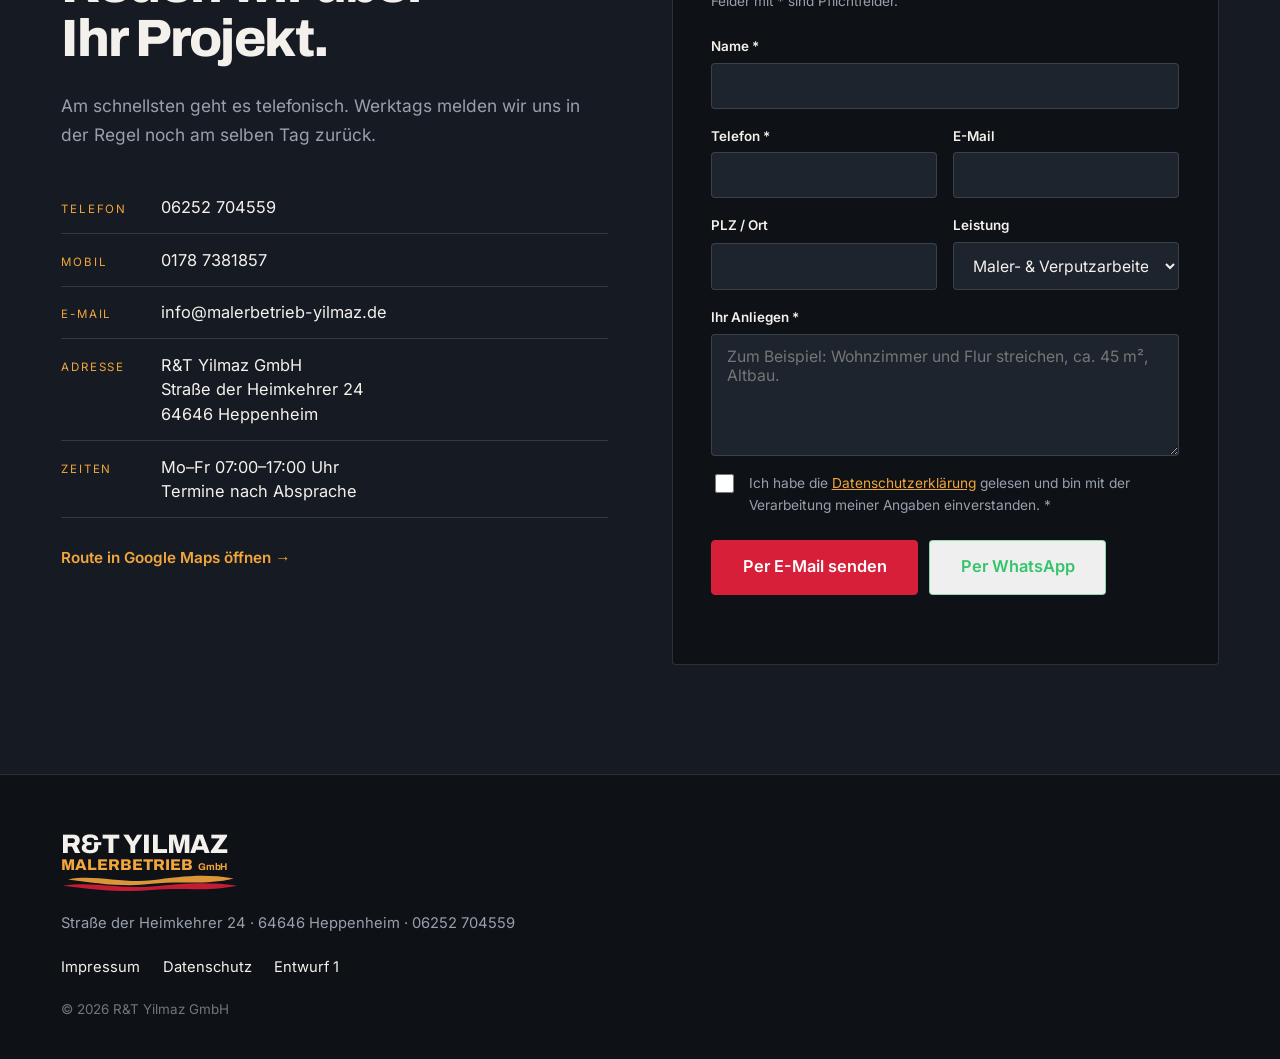
==== commit 71db66c8: "Leistungen neu aufbauen: kein angepinntes Bild mehr Das mitlaufende Bildfeld war auf dem Handy unbra" ====
--- a/entwurf-2/index.html
+++ b/entwurf-2/index.html
@@ -104,67 +104,67 @@
       <h2>Was wir machen</h2>
     </header>
 
-    <!-- Das Bildfeld baut rows.js als erstes Kind hier hinein. Ohne
-         JavaScript bleiben stattdessen die kleinen Vorschaubilder in
-         den Zeilen stehen. -->
-    <div class="svc">
-    <ol class="rows svc__list">
-      <li class="row reveal">
-        <span class="row__n">01</span>
-        <div class="row__body">
+    <!-- Jede Leistung ist ein eigener Block mit eigenem Bild: nichts
+         wird angepinnt, nichts ueberlagert sich. Beim Hereinscrollen
+         zieht das Bild von links auf und faehrt dabei leicht aus dem
+         Zoom heraus. Ab 860px stehen Bild und Text nebeneinander und
+         wechseln die Seite, damit ein Rhythmus entsteht. -->
+    <ol class="svcs">
+      <li class="svc-item">
+        <figure class="svc-pic reveal">
+          <img src="../assets/img/galerie-5.jpg" alt="Maler rollt Wandfarbe in einem abgedeckten Raum auf" loading="lazy" width="800" height="500" />
+        </figure>
+        <div class="svc-txt reveal">
+          <span class="svc-n">01</span>
           <h3>Maler- &amp; Verputzarbeiten</h3>
           <p>Innenanstriche, Lasuren, Spachtel- und Wischtechniken, Innenputz, Zierprofile und Stuck. Wir decken sauber ab, bevor der erste Pinselstrich fällt.</p>
         </div>
-        <div class="row__pic">
-          <img src="../assets/img/galerie-5.jpg" alt="Maler rollt Wandfarbe in einem abgedeckten Raum auf" loading="lazy" width="400" height="300" />
-        </div>
-      </li>
-
-      <li class="row reveal">
-        <span class="row__n">02</span>
-        <div class="row__body">
+      </li>
+
+      <li class="svc-item">
+        <figure class="svc-pic reveal">
+          <img src="../assets/img/galerie-3.jpg" alt="Arbeiter auf einem Gerüst an einer historischen Fassade" loading="lazy" width="800" height="500" />
+        </figure>
+        <div class="svc-txt reveal">
+          <span class="svc-n">02</span>
           <h3>Fassade &amp; Wärmedämmung</h3>
           <p>Fassadengestaltung, Verputz, Anstrich und Rissesanierung. Mit einem bedarfsgerechten Wärmedämm-Verbundsystem senken Sie dauerhaft Ihre Heizkosten.</p>
         </div>
-        <div class="row__pic">
-          <img src="../assets/img/galerie-3.jpg" alt="Arbeiter auf einem Gerüst an einer historischen Fassade" loading="lazy" width="400" height="300" />
-        </div>
-      </li>
-
-      <li class="row reveal">
-        <span class="row__n">03</span>
-        <div class="row__body">
+      </li>
+
+      <li class="svc-item">
+        <figure class="svc-pic reveal">
+          <img src="../assets/img/galerie-2.jpg" alt="Heller Flur mit abgehängten Deckenelementen" loading="lazy" width="800" height="500" />
+        </figure>
+        <div class="svc-txt reveal">
+          <span class="svc-n">03</span>
           <h3>Trockenbau</h3>
           <p>Abgehängte Decken, Trennwandsysteme, Brandschutz und Schalldämmung. Neue Räume ohne Dreck und lange Trocknungszeiten &ndash; inklusive Spachteln und Anstrich.</p>
         </div>
-        <div class="row__pic">
-          <img src="../assets/img/galerie-2.jpg" alt="Heller Flur mit abgehängten Deckenelementen" loading="lazy" width="400" height="300" />
-        </div>
-      </li>
-
-      <li class="row reveal">
-        <span class="row__n">04</span>
-        <div class="row__body">
+      </li>
+
+      <li class="svc-item">
+        <figure class="svc-pic reveal">
+          <img src="../assets/img/galerie-4.jpg" alt="Farbrolle trägt weiße Wandfarbe auf" loading="lazy" width="800" height="500" />
+        </figure>
+        <div class="svc-txt reveal">
+          <span class="svc-n">04</span>
           <h3>Tapezierarbeiten</h3>
           <p>Vlies-, Raufaser- und Dekortapeten, Glasfasertapete für strapazierte Wände. Auf Wunsch bringen wir Tapetenbücher mit den aktuellen Kollektionen zum Termin mit.</p>
         </div>
-        <div class="row__pic">
-          <img src="../assets/img/galerie-4.jpg" alt="Farbrolle trägt weiße Wandfarbe auf" loading="lazy" width="400" height="300" />
-        </div>
-      </li>
-
-      <li class="row reveal">
-        <span class="row__n">05</span>
-        <div class="row__body">
+      </li>
+
+      <li class="svc-item">
+        <figure class="svc-pic reveal">
+          <img src="../assets/img/galerie-6.jpg" alt="Hände ziehen Spachtelmasse mit der Glättkelle ab" loading="lazy" width="800" height="500" />
+        </figure>
+        <div class="svc-txt reveal">
+          <span class="svc-n">05</span>
           <h3>Sanierung</h3>
           <p>Schimmel, Pilz- und Algenbefall gehören schnell beseitigt. Auch nach Wasser- und Brandschäden sind wir da &ndash; von der Trocknung bis zum letzten Pinselstrich. Dazu Graffitientfernung und dauerhafter Schutz.</p>
         </div>
-        <div class="row__pic">
-          <img src="../assets/img/galerie-6.jpg" alt="Hände ziehen Spachtelmasse mit der Glättkelle ab" loading="lazy" width="400" height="300" />
-        </div>
       </li>
     </ol>
-    </div>
   </div>
 </section>
 
@@ -379,6 +379,5 @@
 </div>
 
 <script src="../assets/js/main.js" defer></script>
-<script src="rows.js" defer></script>
 </body>
 </html>
--- a/entwurf-2/style.css
+++ b/entwurf-2/style.css
@@ -205,128 +205,64 @@
 .sec-head { margin-bottom: clamp(2.4rem, 4vw, 4rem); }
 .sec-head h2 { margin: 0; }
 
-/* ---------- Leistungs-Zeilen ----------
-   Grundzustand: schlichte Liste mit Vorschaubild rechts. Funktioniert
-   ohne JavaScript und auf dem Handy. Sobald ein echter Mauszeiger da
-   ist, blendet rows.js die Vorschaubilder aus und ersetzt sie durch
-   ein großes Bild, das dem Zeiger folgt (Klasse .rows--float). */
-.rows { list-style: none; margin: 0; padding: 0; border-top: 1px solid var(--line); }
-.row {
+/* ---------- Leistungen ----------
+   Jede Leistung ist ein eigener Block mit eigenem Bild. Bewusst nichts
+   Angepinntes: Ein sticky Bildfeld ueber einer scrollenden Liste
+   kollidiert auf einem schmalen Schirm zwangslaeufig mit dem Text,
+   weil beide dieselbe Spalte teilen. Hier kann sich nichts
+   ueberlagern — auf keinem Geraet. */
+.svcs {
+  list-style: none;
+  margin: 0;
+  padding: 0;
   display: grid;
-  grid-template-columns: 4.5rem minmax(0, 1fr) 190px;
-  gap: clamp(1rem, 3vw, 2.5rem);
-  align-items: center;
-  padding: clamp(1.6rem, 3vw, 2.4rem) 0;
-  border-bottom: 1px solid var(--line);
-  position: relative;
-  transition: background-color .25s ease;
-}
-.row:hover { background: rgba(255, 255, 255, .03); }
-.row__n { font-family: var(--head); font-weight: 800; font-size: 1rem; color: var(--amber); letter-spacing: .06em; }
-.row__body h3 { margin-bottom: .4rem; }
-.row__body p { color: var(--dim); font-size: .98rem; max-width: 62ch; margin: 0; }
-.row__pic { overflow: hidden; border-radius: var(--r); aspect-ratio: 4 / 3; }
-.row__pic img { width: 100%; height: 100%; object-fit: cover; transition: transform .5s cubic-bezier(.2, .7, .3, 1); }
-.row:hover .row__pic img { transform: scale(1.05); }
-
-@media (max-width: 860px) {
-  .row { grid-template-columns: 3rem minmax(0, 1fr); }
-  .row__pic { display: none; }
-}
-
-/* --- Mitlaufendes Bildfeld, vom Scrollen gesteuert ---
-   Bewusst scroll- statt zeigergesteuert: Auf dem Handy gibt es kein
-   Hover, und dort wird die Seite zuerst angeschaut. Derselbe Effekt
-   läuft auf jedem Geraet — nur die Anordnung wechselt. */
-.svc { display: grid; }
-
-.js .svc__media {
-  position: sticky;
-  top: 86px;
-  height: 40vh;
-  max-height: 340px;
-  margin-bottom: 1.8rem;
+  gap: clamp(3.2rem, 8vw, 6.5rem);
+}
+.svc-item { display: grid; gap: clamp(1.2rem, 3vw, 1.8rem); align-items: center; }
+
+.svc-pic {
+  margin: 0;
+  overflow: hidden;
   border-radius: var(--r);
-  overflow: hidden;
+  aspect-ratio: 16 / 10;
   background: var(--bg-2);
-  box-shadow: 0 24px 60px rgba(0, 0, 0, .45);
-}
-/* Vorschaubild in der Zeile weicht dem mitlaufenden Bildfeld.
-   Die dritte Rasterspalte muss dabei mit weg, sonst klafft
-   zwischen 861 und 899 Pixeln eine leere 190px-Spalte. */
-.js .row__pic { display: none; }
-.js .row { grid-template-columns: 4.5rem minmax(0, 1fr); }
-@media (max-width: 860px) {
-  .js .row { grid-template-columns: 3rem minmax(0, 1fr); }
-}
-
-.svc__layer {
-  position: absolute;
-  inset: 0;
-  opacity: 0;
-  transform: scale(1.05);
-  transition: opacity .6s ease, transform 1s cubic-bezier(.2, .7, .3, 1);
-}
-.svc__layer.is-on { opacity: 1; transform: none; }
-.svc__layer img { width: 100%; height: 100%; object-fit: cover; }
-
-.svc__idx {
-  position: absolute;
-  left: .8rem; bottom: .75rem;
+}
+.svc-pic img { width: 100%; height: 100%; object-fit: cover; }
+
+.svc-n {
+  display: block;
   font-family: var(--head);
-  font-weight: 700;
-  font-size: .76rem;
-  letter-spacing: .14em;
-  color: var(--fg);
-  background: rgba(14, 17, 22, .62);
-  backdrop-filter: blur(6px);
-  -webkit-backdrop-filter: blur(6px);
-  padding: .35rem .6rem;
-  border-radius: 3px;
-}
-.svc__idx b { color: var(--amber); }
-
-/* Aktive Zeile hervorheben, die übrigen treten zurück */
-.js .row__n, .js .row__body {
-  transition: opacity .45s ease, transform .5s cubic-bezier(.2, .7, .3, 1), color .3s ease;
-}
-.js .svc.is-live .row__n,
-.js .svc.is-live .row__body { opacity: .42; }
-.js .svc.is-live .row.is-active .row__n,
-.js .svc.is-live .row.is-active .row__body { opacity: 1; }
-.js .row.is-active .row__n { color: var(--fg); }
-
-/* Akzentlinie, die unter der aktiven Zeile aufzieht */
-.js .row::after {
-  content: "";
-  position: absolute;
-  left: 0; right: 0; bottom: -1px;
-  height: 1px;
-  background: var(--amber);
-  transform: scaleX(0);
-  transform-origin: left;
-  transition: transform .55s cubic-bezier(.2, .7, .3, 1);
-}
-.js .row.is-active::after { transform: scaleX(1); }
-
-/* Ab Tablet nebeneinander: Liste links, Bild rechts mitlaufend */
-@media (min-width: 900px) {
-  .js .svc {
-    grid-template-columns: minmax(0, 1fr) minmax(0, .78fr);
-    gap: clamp(2rem, 4vw, 4rem);
-    align-items: start;
-  }
-  .js .svc__list { grid-column: 1; grid-row: 1; }
-  .js .svc__media {
-    grid-column: 2; grid-row: 1;
-    top: 110px;
-    height: auto;
-    max-height: none;
-    aspect-ratio: 4 / 5;
-    margin-bottom: 0;
-  }
-  .js .row.is-active .row__body { transform: translateX(10px); }
-}
+  font-weight: 800;
+  font-size: .8rem;
+  letter-spacing: .22em;
+  color: var(--amber);
+  margin-bottom: .8rem;
+}
+.svc-txt h3 { font-size: clamp(1.4rem, 1.1rem + 1.1vw, 2rem); margin-bottom: .55rem; }
+.svc-txt p { color: var(--dim); margin: 0; max-width: 52ch; font-size: 1rem; }
+
+/* Ab Tablet nebeneinander, jede zweite Zeile seitenverkehrt —
+   das gibt der Abfolge einen Rhythmus statt einer Liste. */
+@media (min-width: 860px) {
+  .svc-item { grid-template-columns: 1fr 1fr; gap: clamp(2rem, 5vw, 4.5rem); }
+  .svc-item:nth-child(even) .svc-pic { order: 2; }
+}
+
+/* Aufziehen beim Hereinscrollen. Haengt an derselben .reveal-Mechanik
+   wie der Rest der Seite — inklusive der Notbremse in main.js, die
+   nach 1,5s alles einblendet, falls der Observer nicht ausloest. */
+.js .svc-pic.reveal {
+  opacity: 1;
+  transform: none;
+  clip-path: inset(0 100% 0 0 round 4px);
+  transition: clip-path .95s cubic-bezier(.16, .84, .36, 1);
+}
+.js .svc-pic.reveal.is-in { clip-path: inset(0 0 0 0 round 4px); }
+.js .svc-pic.reveal img {
+  transform: scale(1.14);
+  transition: transform 1.5s cubic-bezier(.16, .84, .36, 1);
+}
+.js .svc-pic.reveal.is-in img { transform: none; }
 
 /* ---------- Bildband ---------- */
 .band { position: relative; min-height: min(70vh, 560px); display: flex; align-items: flex-end; overflow: hidden; }
@@ -474,5 +410,8 @@
   html { scroll-behavior: auto; }
   .js .reveal { opacity: 1; transform: none; transition: none; }
   *, *::before, *::after { animation-duration: .001ms !important; transition-duration: .001ms !important; }
-  .btn:hover, .row:hover .row__pic img, .mosaic figure:hover img { transform: none; }
-}
+  .btn:hover, .mosaic figure:hover img { transform: none; }
+  /* Kein Aufziehen, kein Heranfahren — Bild sofort vollstaendig da */
+  .js .svc-pic.reveal { clip-path: none; }
+  .js .svc-pic.reveal img { transform: none; }
+}
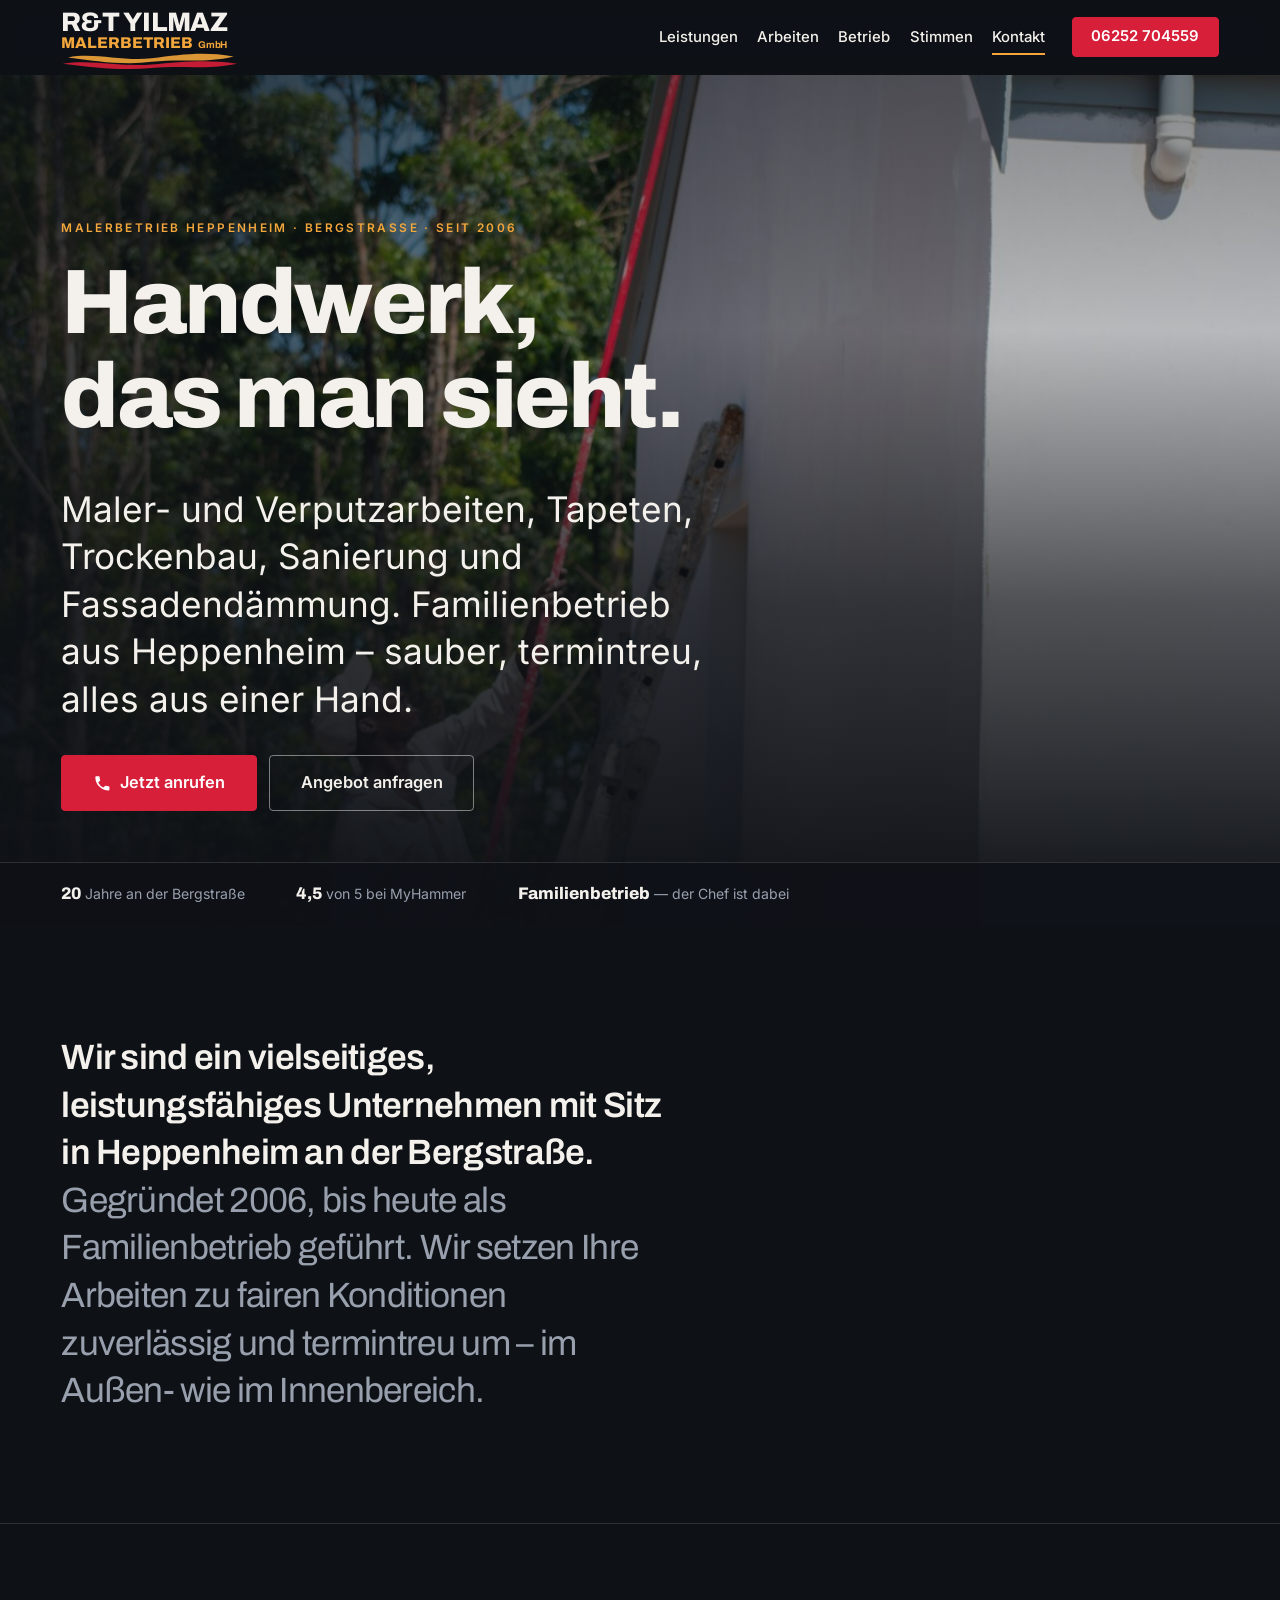
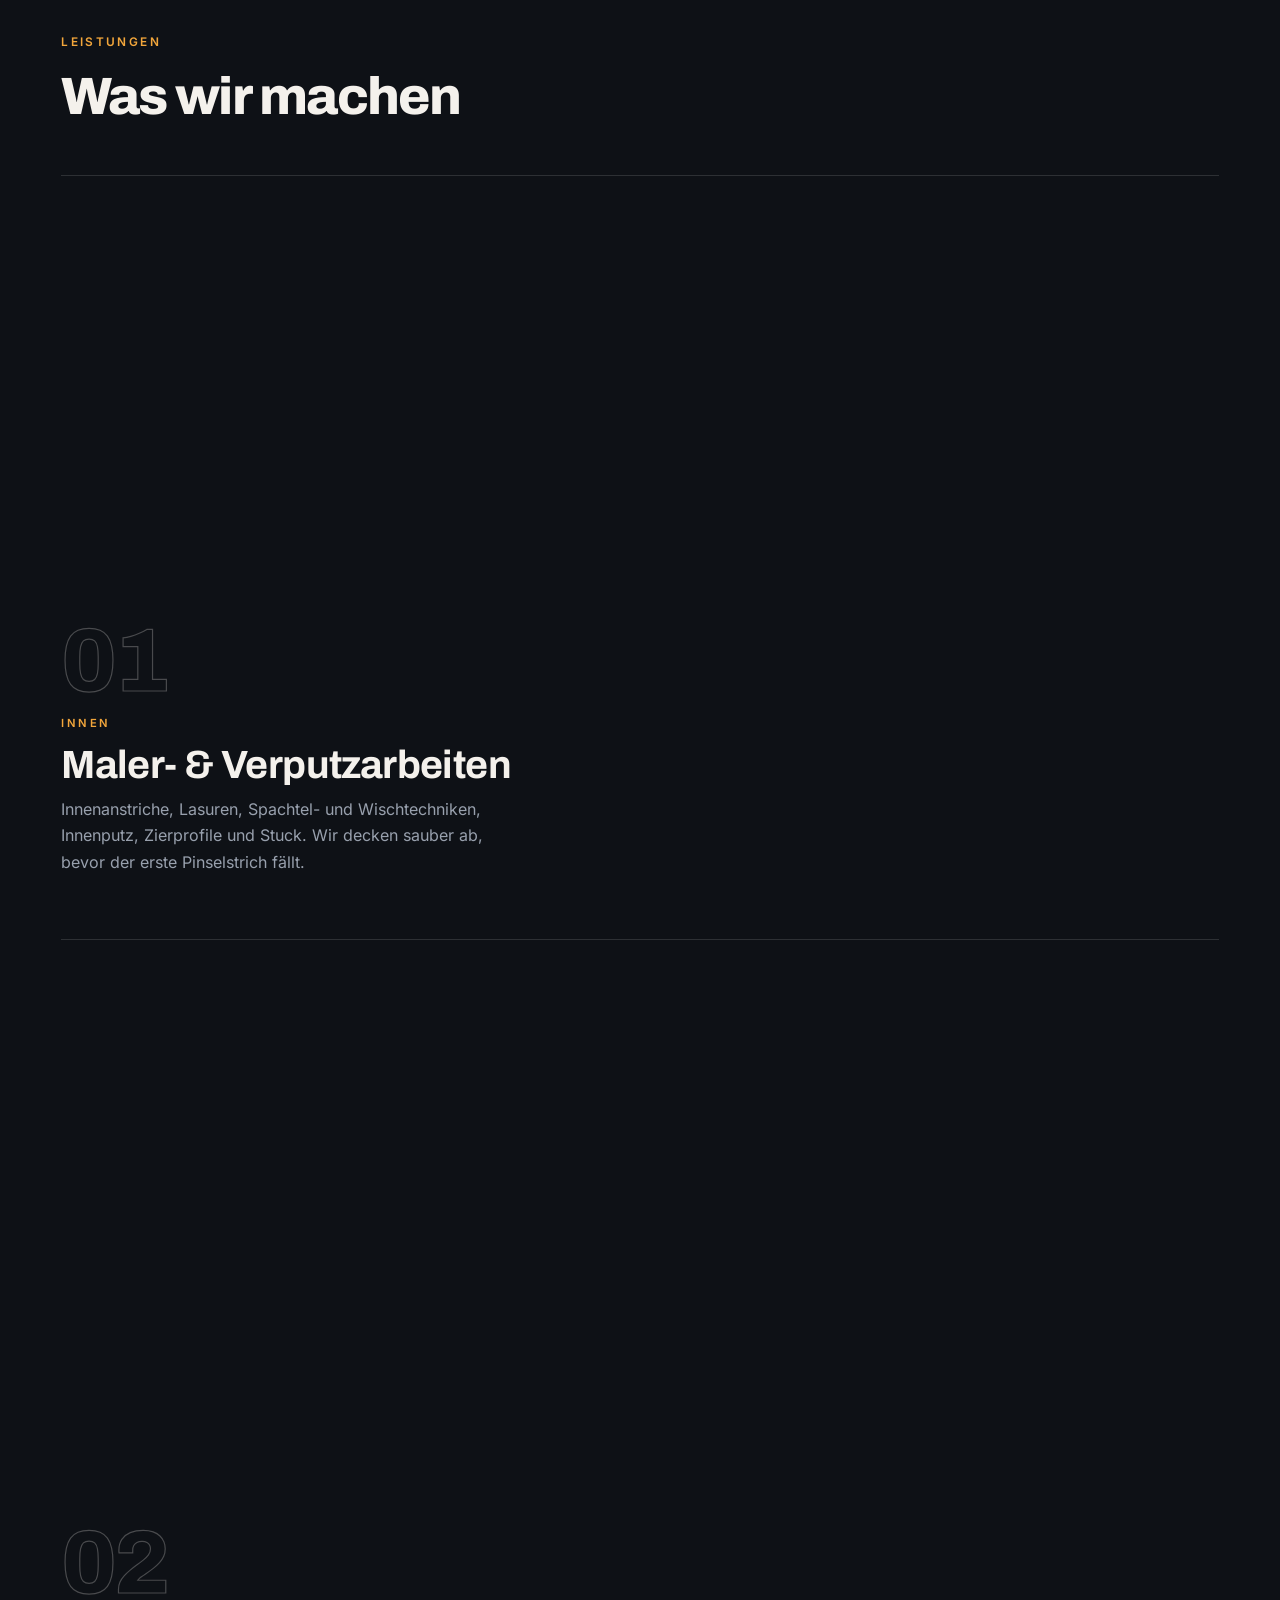
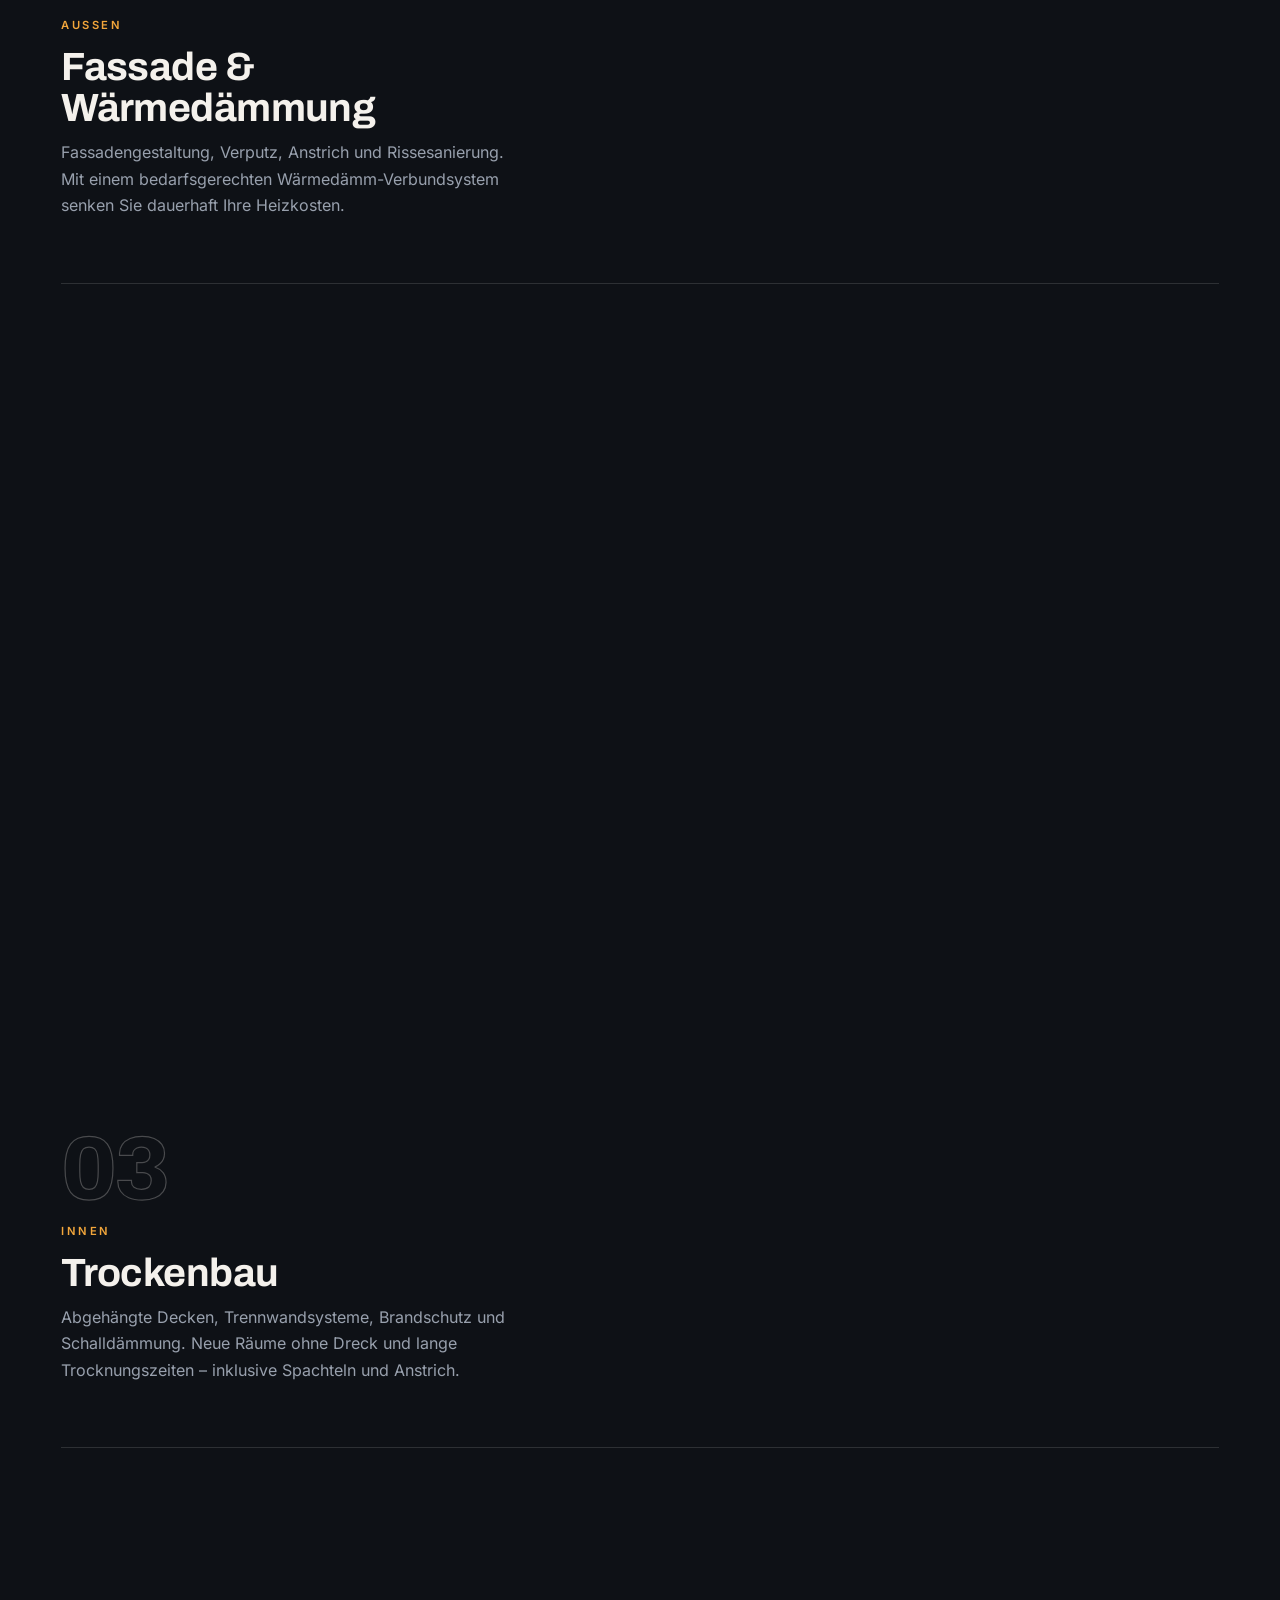
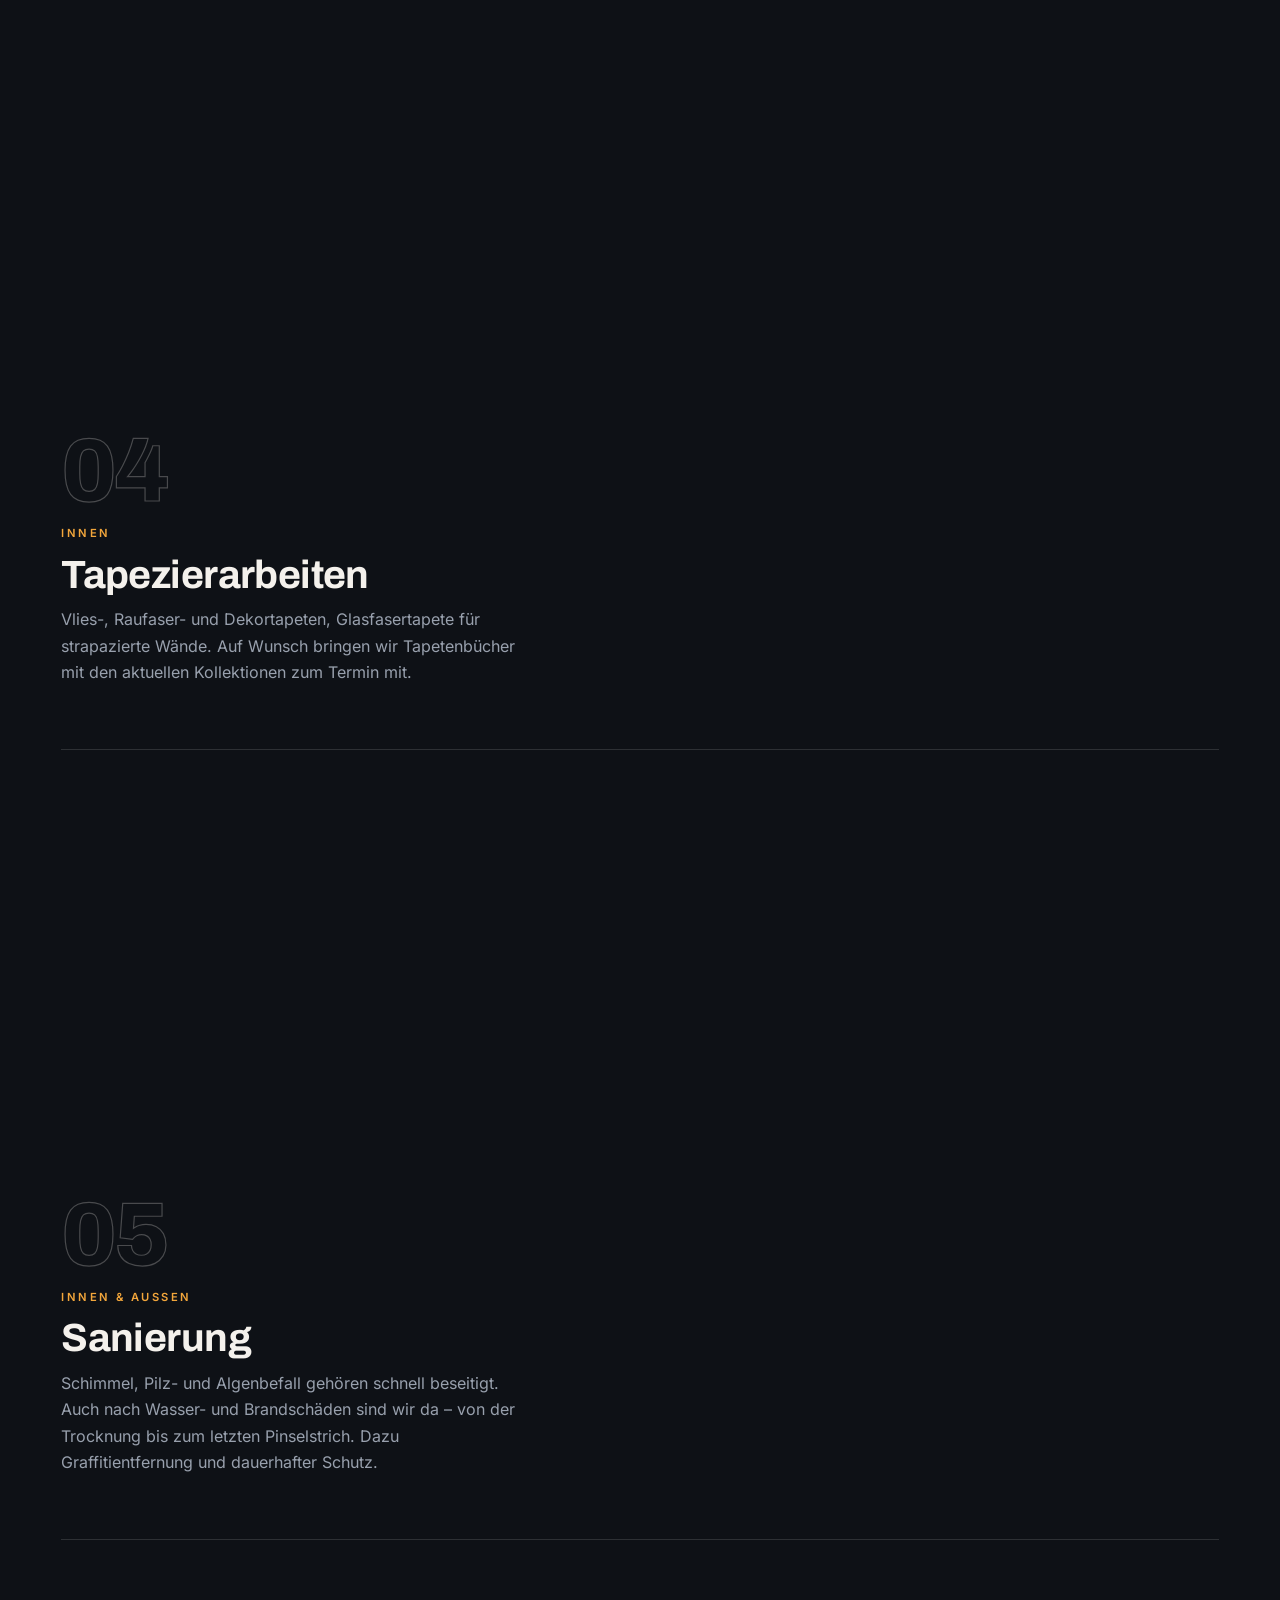
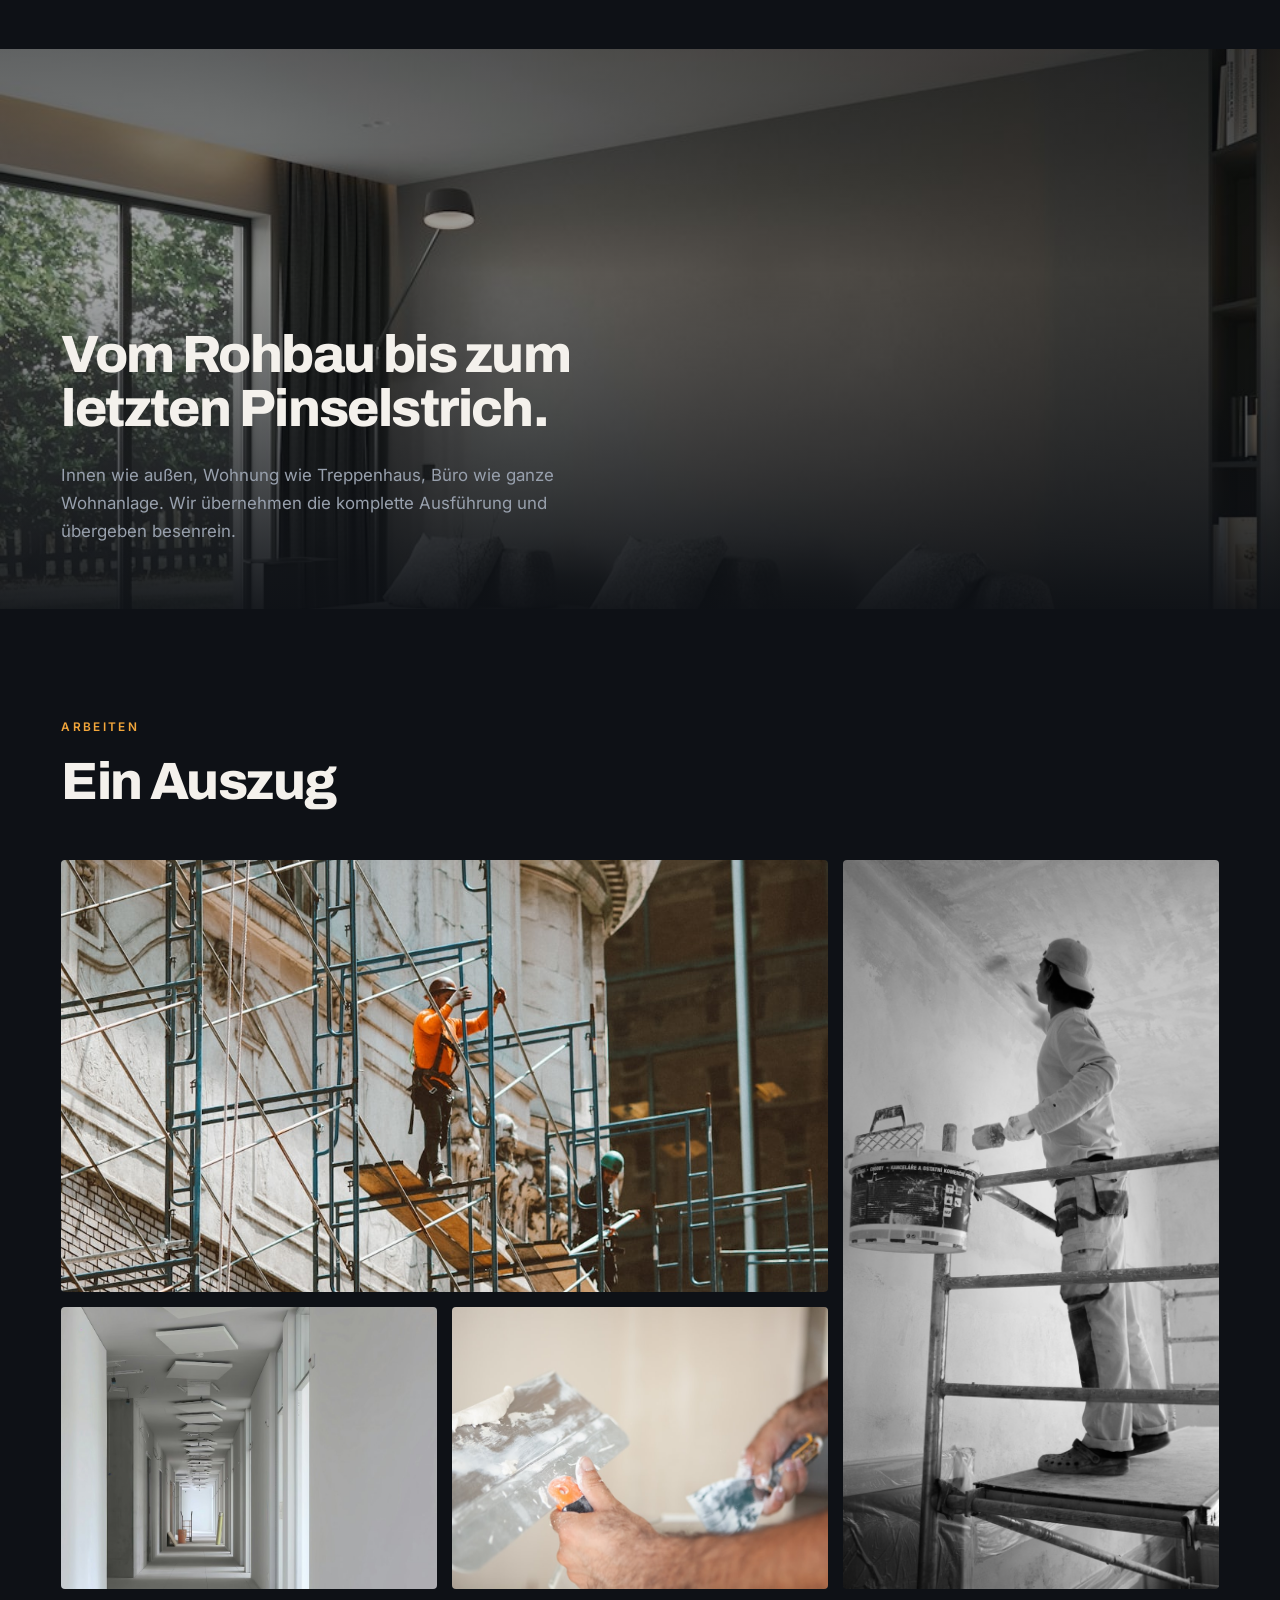
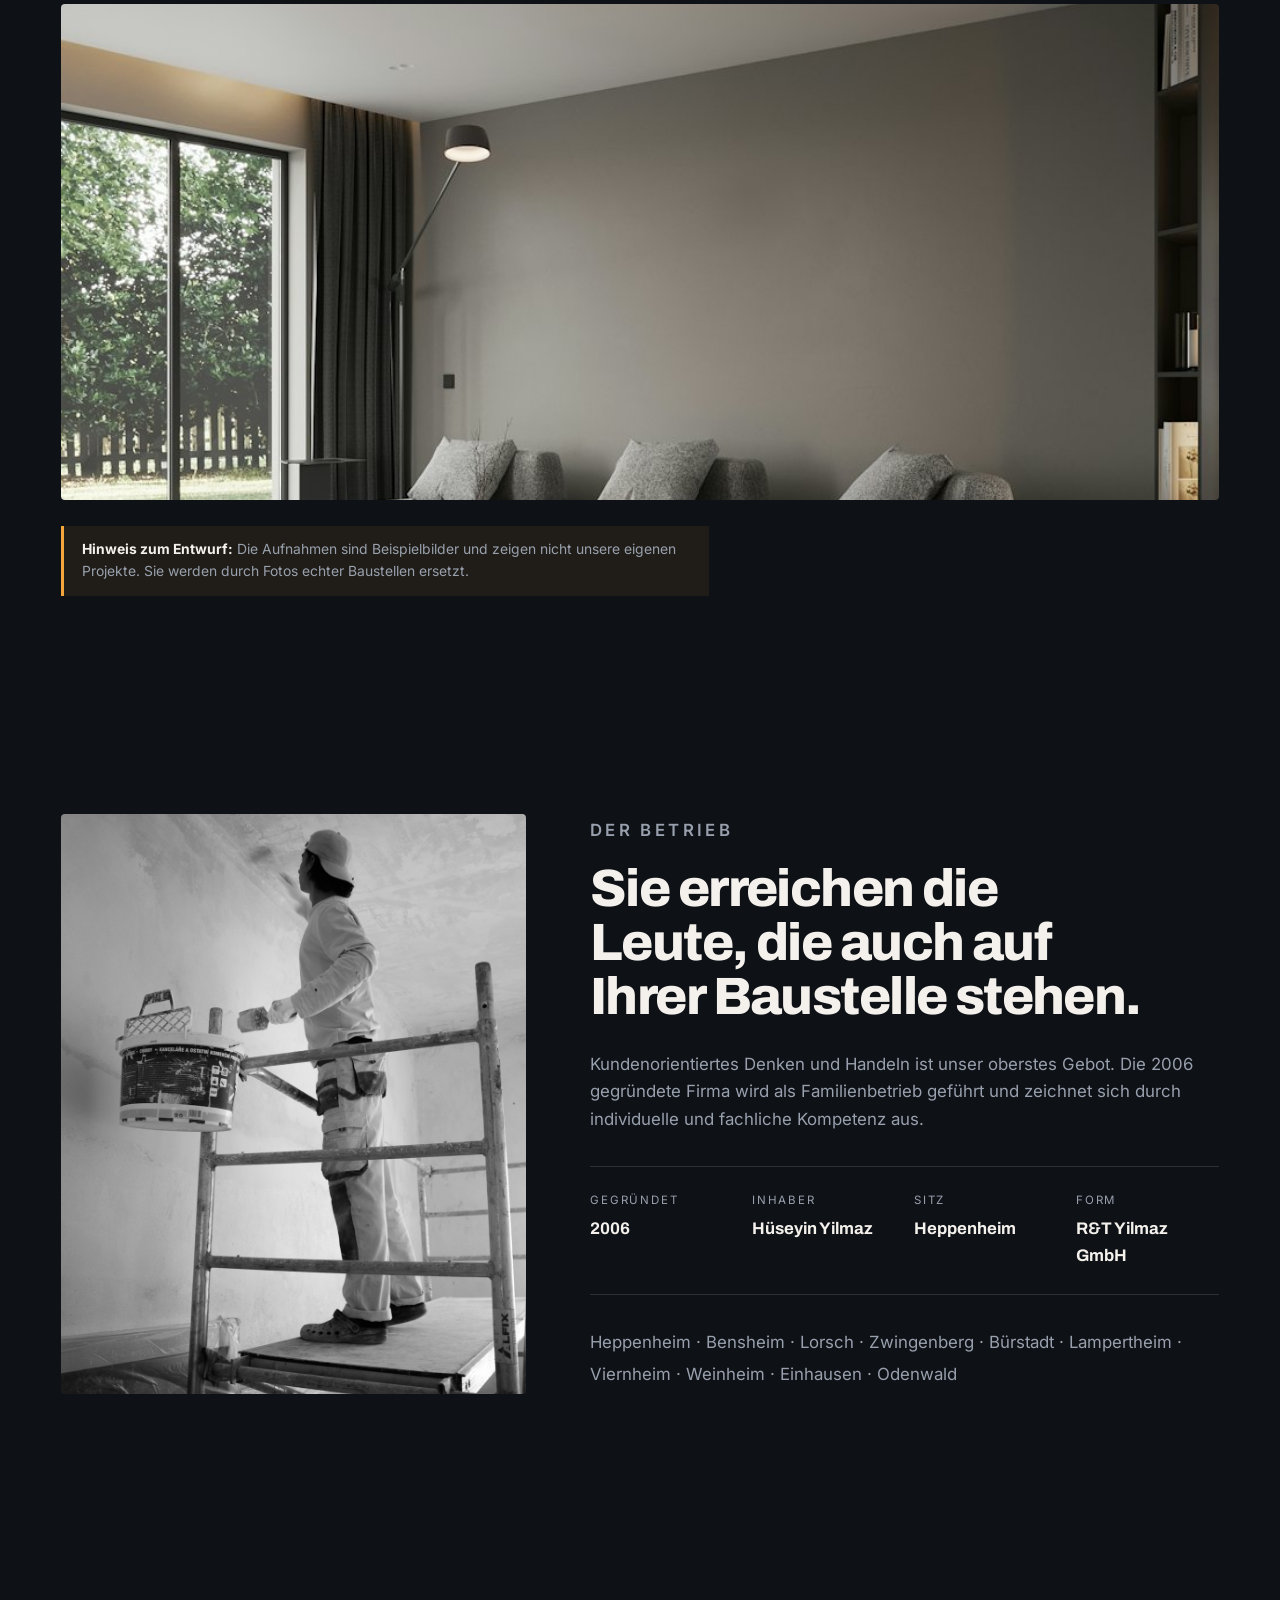
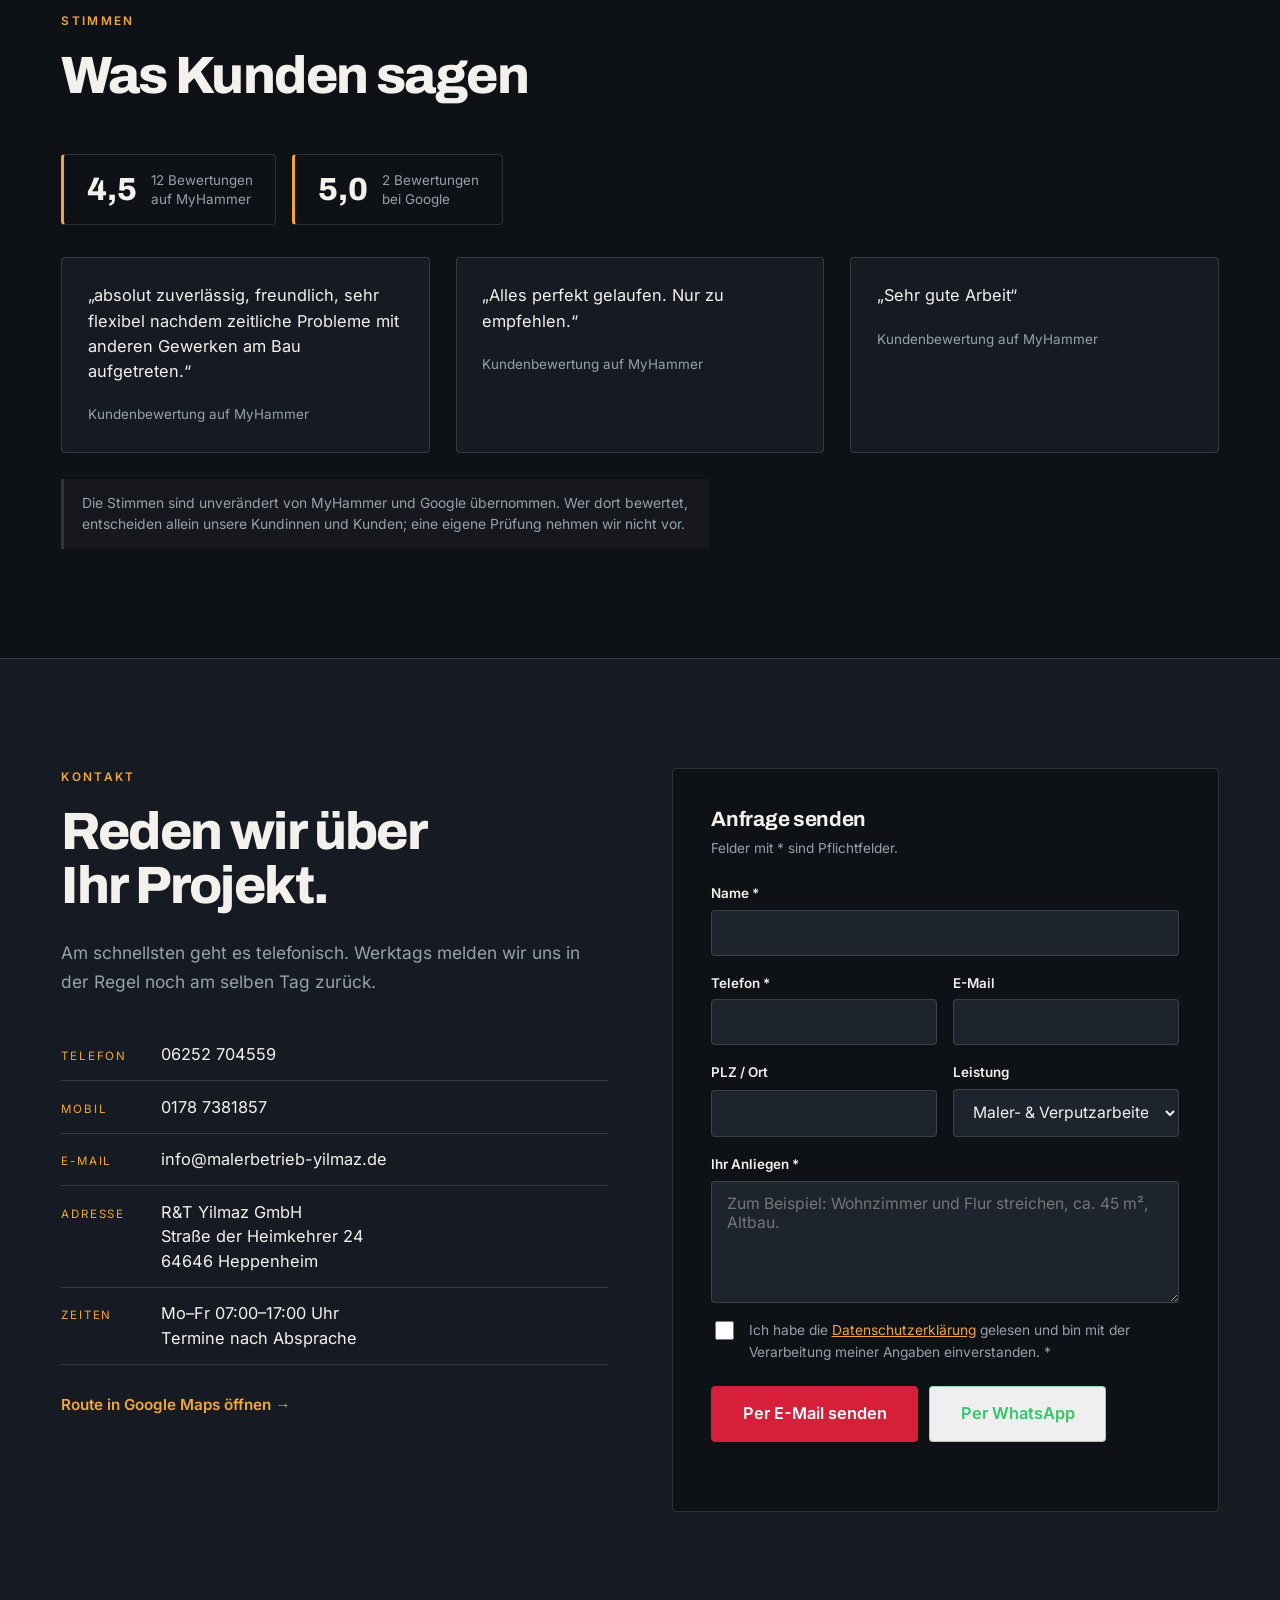
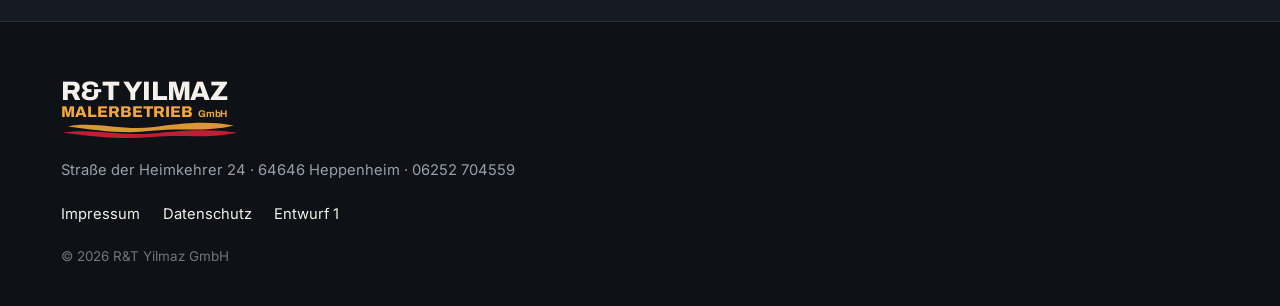
==== commit 09dca184: "Leistungen als redaktionelles Register mit Parallaxe Das Zickzack aus halbierten Reihen ist das Must" ====
--- a/entwurf-2/index.html
+++ b/entwurf-2/index.html
@@ -104,64 +104,70 @@
       <h2>Was wir machen</h2>
     </header>
 
-    <!-- Jede Leistung ist ein eigener Block mit eigenem Bild: nichts
-         wird angepinnt, nichts ueberlagert sich. Beim Hereinscrollen
-         zieht das Bild von links auf und faehrt dabei leicht aus dem
-         Zoom heraus. Ab 860px stehen Bild und Text nebeneinander und
-         wechseln die Seite, damit ein Rhythmus entsteht. -->
-    <ol class="svcs">
-      <li class="svc-item">
-        <figure class="svc-pic reveal">
-          <img src="../assets/img/galerie-5.jpg" alt="Maler rollt Wandfarbe in einem abgedeckten Raum auf" loading="lazy" width="800" height="500" />
-        </figure>
-        <div class="svc-txt reveal">
-          <span class="svc-n">01</span>
+    <!-- Redaktionelles Register statt Zickzack: Zwoelfspalten-Raster, in
+         dem der Text immer dieselben Spalten haelt und nur die Bilder
+         ausbrechen — mal breiter, mal hochkant, mal versetzt. Die
+         Variation entsteht so aus dem Raster heraus und nicht aus
+         gespiegelten Haelften. Die Ziffern sind als Konturschrift ein
+         eigenes gestalterisches Element, kein Aufzaehlungszeichen. -->
+    <ol class="idx">
+      <li class="idx-item">
+        <figure class="idx-pic pf reveal">
+          <img src="../assets/img/galerie-5.jpg" alt="Maler rollt Wandfarbe in einem abgedeckten Raum auf" loading="lazy" width="900" height="560" />
+        </figure>
+        <div class="idx-body reveal">
+          <span class="idx-n" aria-hidden="true">01</span>
+          <p class="idx-tag">Innen</p>
           <h3>Maler- &amp; Verputzarbeiten</h3>
-          <p>Innenanstriche, Lasuren, Spachtel- und Wischtechniken, Innenputz, Zierprofile und Stuck. Wir decken sauber ab, bevor der erste Pinselstrich fällt.</p>
-        </div>
-      </li>
-
-      <li class="svc-item">
-        <figure class="svc-pic reveal">
-          <img src="../assets/img/galerie-3.jpg" alt="Arbeiter auf einem Gerüst an einer historischen Fassade" loading="lazy" width="800" height="500" />
-        </figure>
-        <div class="svc-txt reveal">
-          <span class="svc-n">02</span>
+          <p class="idx-txt">Innenanstriche, Lasuren, Spachtel- und Wischtechniken, Innenputz, Zierprofile und Stuck. Wir decken sauber ab, bevor der erste Pinselstrich fällt.</p>
+        </div>
+      </li>
+
+      <li class="idx-item">
+        <figure class="idx-pic pf reveal">
+          <img src="../assets/img/galerie-3.jpg" alt="Arbeiter auf einem Gerüst an einer historischen Fassade" loading="lazy" width="900" height="560" />
+        </figure>
+        <div class="idx-body reveal">
+          <span class="idx-n" aria-hidden="true">02</span>
+          <p class="idx-tag">Außen</p>
           <h3>Fassade &amp; Wärmedämmung</h3>
-          <p>Fassadengestaltung, Verputz, Anstrich und Rissesanierung. Mit einem bedarfsgerechten Wärmedämm-Verbundsystem senken Sie dauerhaft Ihre Heizkosten.</p>
-        </div>
-      </li>
-
-      <li class="svc-item">
-        <figure class="svc-pic reveal">
-          <img src="../assets/img/galerie-2.jpg" alt="Heller Flur mit abgehängten Deckenelementen" loading="lazy" width="800" height="500" />
-        </figure>
-        <div class="svc-txt reveal">
-          <span class="svc-n">03</span>
+          <p class="idx-txt">Fassadengestaltung, Verputz, Anstrich und Rissesanierung. Mit einem bedarfsgerechten Wärmedämm-Verbundsystem senken Sie dauerhaft Ihre Heizkosten.</p>
+        </div>
+      </li>
+
+      <li class="idx-item">
+        <figure class="idx-pic pf reveal">
+          <img src="../assets/img/galerie-2.jpg" alt="Heller Flur mit abgehängten Deckenelementen" loading="lazy" width="720" height="900" />
+        </figure>
+        <div class="idx-body reveal">
+          <span class="idx-n" aria-hidden="true">03</span>
+          <p class="idx-tag">Innen</p>
           <h3>Trockenbau</h3>
-          <p>Abgehängte Decken, Trennwandsysteme, Brandschutz und Schalldämmung. Neue Räume ohne Dreck und lange Trocknungszeiten &ndash; inklusive Spachteln und Anstrich.</p>
-        </div>
-      </li>
-
-      <li class="svc-item">
-        <figure class="svc-pic reveal">
-          <img src="../assets/img/galerie-4.jpg" alt="Farbrolle trägt weiße Wandfarbe auf" loading="lazy" width="800" height="500" />
-        </figure>
-        <div class="svc-txt reveal">
-          <span class="svc-n">04</span>
+          <p class="idx-txt">Abgehängte Decken, Trennwandsysteme, Brandschutz und Schalldämmung. Neue Räume ohne Dreck und lange Trocknungszeiten &ndash; inklusive Spachteln und Anstrich.</p>
+        </div>
+      </li>
+
+      <li class="idx-item">
+        <figure class="idx-pic pf reveal">
+          <img src="../assets/img/galerie-4.jpg" alt="Farbrolle trägt weiße Wandfarbe auf" loading="lazy" width="900" height="560" />
+        </figure>
+        <div class="idx-body reveal">
+          <span class="idx-n" aria-hidden="true">04</span>
+          <p class="idx-tag">Innen</p>
           <h3>Tapezierarbeiten</h3>
-          <p>Vlies-, Raufaser- und Dekortapeten, Glasfasertapete für strapazierte Wände. Auf Wunsch bringen wir Tapetenbücher mit den aktuellen Kollektionen zum Termin mit.</p>
-        </div>
-      </li>
-
-      <li class="svc-item">
-        <figure class="svc-pic reveal">
-          <img src="../assets/img/galerie-6.jpg" alt="Hände ziehen Spachtelmasse mit der Glättkelle ab" loading="lazy" width="800" height="500" />
-        </figure>
-        <div class="svc-txt reveal">
-          <span class="svc-n">05</span>
+          <p class="idx-txt">Vlies-, Raufaser- und Dekortapeten, Glasfasertapete für strapazierte Wände. Auf Wunsch bringen wir Tapetenbücher mit den aktuellen Kollektionen zum Termin mit.</p>
+        </div>
+      </li>
+
+      <li class="idx-item">
+        <figure class="idx-pic pf reveal">
+          <img src="../assets/img/galerie-6.jpg" alt="Hände ziehen Spachtelmasse mit der Glättkelle ab" loading="lazy" width="900" height="560" />
+        </figure>
+        <div class="idx-body reveal">
+          <span class="idx-n" aria-hidden="true">05</span>
+          <p class="idx-tag">Innen &amp; Außen</p>
           <h3>Sanierung</h3>
-          <p>Schimmel, Pilz- und Algenbefall gehören schnell beseitigt. Auch nach Wasser- und Brandschäden sind wir da &ndash; von der Trocknung bis zum letzten Pinselstrich. Dazu Graffitientfernung und dauerhafter Schutz.</p>
+          <p class="idx-txt">Schimmel, Pilz- und Algenbefall gehören schnell beseitigt. Auch nach Wasser- und Brandschäden sind wir da &ndash; von der Trocknung bis zum letzten Pinselstrich. Dazu Graffitientfernung und dauerhafter Schutz.</p>
         </div>
       </li>
     </ol>
@@ -379,5 +385,6 @@
 </div>
 
 <script src="../assets/js/main.js" defer></script>
+<script src="parallax.js" defer></script>
 </body>
 </html>
--- a/entwurf-2/style.css
+++ b/entwurf-2/style.css
@@ -205,64 +205,98 @@
 .sec-head { margin-bottom: clamp(2.4rem, 4vw, 4rem); }
 .sec-head h2 { margin: 0; }
 
-/* ---------- Leistungen ----------
-   Jede Leistung ist ein eigener Block mit eigenem Bild. Bewusst nichts
-   Angepinntes: Ein sticky Bildfeld ueber einer scrollenden Liste
-   kollidiert auf einem schmalen Schirm zwangslaeufig mit dem Text,
-   weil beide dieselbe Spalte teilen. Hier kann sich nichts
-   ueberlagern — auf keinem Geraet. */
-.svcs {
-  list-style: none;
-  margin: 0;
-  padding: 0;
+/* ---------- Leistungen: redaktionelles Register ----------
+   Zwoelfspalten-Raster. Der Text haelt immer dieselben Spalten,
+   ausbrechen duerfen nur die Bilder — dadurch entsteht Rhythmus aus
+   dem Raster heraus statt aus gespiegelten Haelften. Haarlinien
+   trennen die Eintraege, Kaesten gibt es keine. Die Bilder haben
+   bewusst scharfe Ecken: Das Zweite hier ist Handwerk, nicht App. */
+.idx { list-style: none; margin: 0; padding: 0; }
+
+.idx-item {
   display: grid;
-  gap: clamp(3.2rem, 8vw, 6.5rem);
-}
-.svc-item { display: grid; gap: clamp(1.2rem, 3vw, 1.8rem); align-items: center; }
-
-.svc-pic {
+  gap: clamp(1.4rem, 3vw, 2rem);
+  padding-top: clamp(2.4rem, 5vw, 4rem);
+  padding-bottom: clamp(2.4rem, 5vw, 4rem);
+  border-top: 1px solid var(--line);
+}
+.idx-item:last-child { border-bottom: 1px solid var(--line); }
+
+.idx-pic {
+  position: relative;
   margin: 0;
   overflow: hidden;
-  border-radius: var(--r);
   aspect-ratio: 16 / 10;
   background: var(--bg-2);
 }
-.svc-pic img { width: 100%; height: 100%; object-fit: cover; }
-
-.svc-n {
+.idx-pic img {
+  position: absolute;
+  inset: 0;
+  width: 100%;
+  height: 100%;
+  object-fit: cover;
+}
+
+/* Ziffer als Konturschrift — traegt die Seite mit, ohne zu schreien */
+.idx-n {
   display: block;
   font-family: var(--head);
   font-weight: 800;
-  font-size: .8rem;
+  font-size: clamp(3.2rem, 11vw, 5.6rem);
+  line-height: .8;
+  letter-spacing: -.04em;
+  color: transparent;
+  -webkit-text-stroke: 1.2px rgba(244, 241, 236, .26);
+  margin-bottom: 1rem;
+}
+.idx-tag {
+  font-family: var(--body);
+  font-size: .7rem;
+  font-weight: 600;
   letter-spacing: .22em;
+  text-transform: uppercase;
   color: var(--amber);
-  margin-bottom: .8rem;
-}
-.svc-txt h3 { font-size: clamp(1.4rem, 1.1rem + 1.1vw, 2rem); margin-bottom: .55rem; }
-.svc-txt p { color: var(--dim); margin: 0; max-width: 52ch; font-size: 1rem; }
-
-/* Ab Tablet nebeneinander, jede zweite Zeile seitenverkehrt —
-   das gibt der Abfolge einen Rhythmus statt einer Liste. */
-@media (min-width: 860px) {
-  .svc-item { grid-template-columns: 1fr 1fr; gap: clamp(2rem, 5vw, 4.5rem); }
-  .svc-item:nth-child(even) .svc-pic { order: 2; }
-}
-
-/* Aufziehen beim Hereinscrollen. Haengt an derselben .reveal-Mechanik
-   wie der Rest der Seite — inklusive der Notbremse in main.js, die
-   nach 1,5s alles einblendet, falls der Observer nicht ausloest. */
-.js .svc-pic.reveal {
+  margin: 0 0 .7rem;
+}
+.idx-body h3 {
+  font-size: clamp(1.5rem, 1.1rem + 1.7vw, 2.6rem);
+  line-height: 1.05;
+  margin-bottom: .7rem;
+}
+.idx-txt { color: var(--dim); margin: 0; max-width: 46ch; font-size: 1rem; }
+
+@media (min-width: 900px) {
+  .idx-item {
+    grid-template-columns: repeat(12, minmax(0, 1fr));
+    column-gap: clamp(1rem, 2vw, 2.2rem);
+    align-items: start;
+  }
+  .idx-body { grid-column: 1 / 6; }
+  .idx-pic  { grid-column: 7 / 13; }
+
+  /* Die Ausbrueche: zwei Eintraege greifen eine Spalte weiter und
+     sitzen tiefer, einer steht hochkant. Der Text bleibt unberuehrt. */
+  .idx-item:nth-child(2n) .idx-pic { grid-column: 6 / 13; margin-top: clamp(2rem, 4vw, 4rem); }
+  .idx-item:nth-child(3n) .idx-pic { aspect-ratio: 3 / 4; }
+  .idx-item:nth-child(2n) .idx-body { padding-top: clamp(1rem, 2vw, 2rem); }
+}
+
+/* Aufziehen beim Hereinscrollen — gleiche .reveal-Mechanik wie der
+   Rest der Seite, inklusive der Notbremse in main.js. */
+.js .idx-pic.reveal {
   opacity: 1;
   transform: none;
-  clip-path: inset(0 100% 0 0 round 4px);
-  transition: clip-path .95s cubic-bezier(.16, .84, .36, 1);
-}
-.js .svc-pic.reveal.is-in { clip-path: inset(0 0 0 0 round 4px); }
-.js .svc-pic.reveal img {
-  transform: scale(1.14);
-  transition: transform 1.5s cubic-bezier(.16, .84, .36, 1);
-}
-.js .svc-pic.reveal.is-in img { transform: none; }
+  clip-path: inset(0 100% 0 0);
+  transition: clip-path 1s cubic-bezier(.16, .84, .36, 1);
+}
+.js .idx-pic.reveal.is-in { clip-path: inset(0 0 0 0); }
+
+/* Parallaxe: Das Bild ist hoeher als sein Rahmen und wandert darin.
+   Weil die Bewegung INNERHALB eines overflow:hidden-Rahmens
+   stattfindet, kann sie grundsaetzlich nichts ueberlagern und
+   veraendert kein Layout. parallax.js setzt .pf--on erst, wenn es
+   laeuft; ohne das Skript sitzt das Bild einfach ruhig im Rahmen. */
+.pf--on img { height: 124%; top: -12%; will-change: transform; }
 
 /* ---------- Bildband ---------- */
 .band { position: relative; min-height: min(70vh, 560px); display: flex; align-items: flex-end; overflow: hidden; }
@@ -412,6 +446,7 @@
   *, *::before, *::after { animation-duration: .001ms !important; transition-duration: .001ms !important; }
   .btn:hover, .mosaic figure:hover img { transform: none; }
   /* Kein Aufziehen, kein Heranfahren — Bild sofort vollstaendig da */
-  .js .svc-pic.reveal { clip-path: none; }
-  .js .svc-pic.reveal img { transform: none; }
-}
+  /* Kein Aufziehen, keine Parallaxe — Bild sofort ruhig im Rahmen */
+  .js .idx-pic.reveal { clip-path: none; }
+  .pf--on img { height: 100%; top: 0; transform: none !important; }
+}
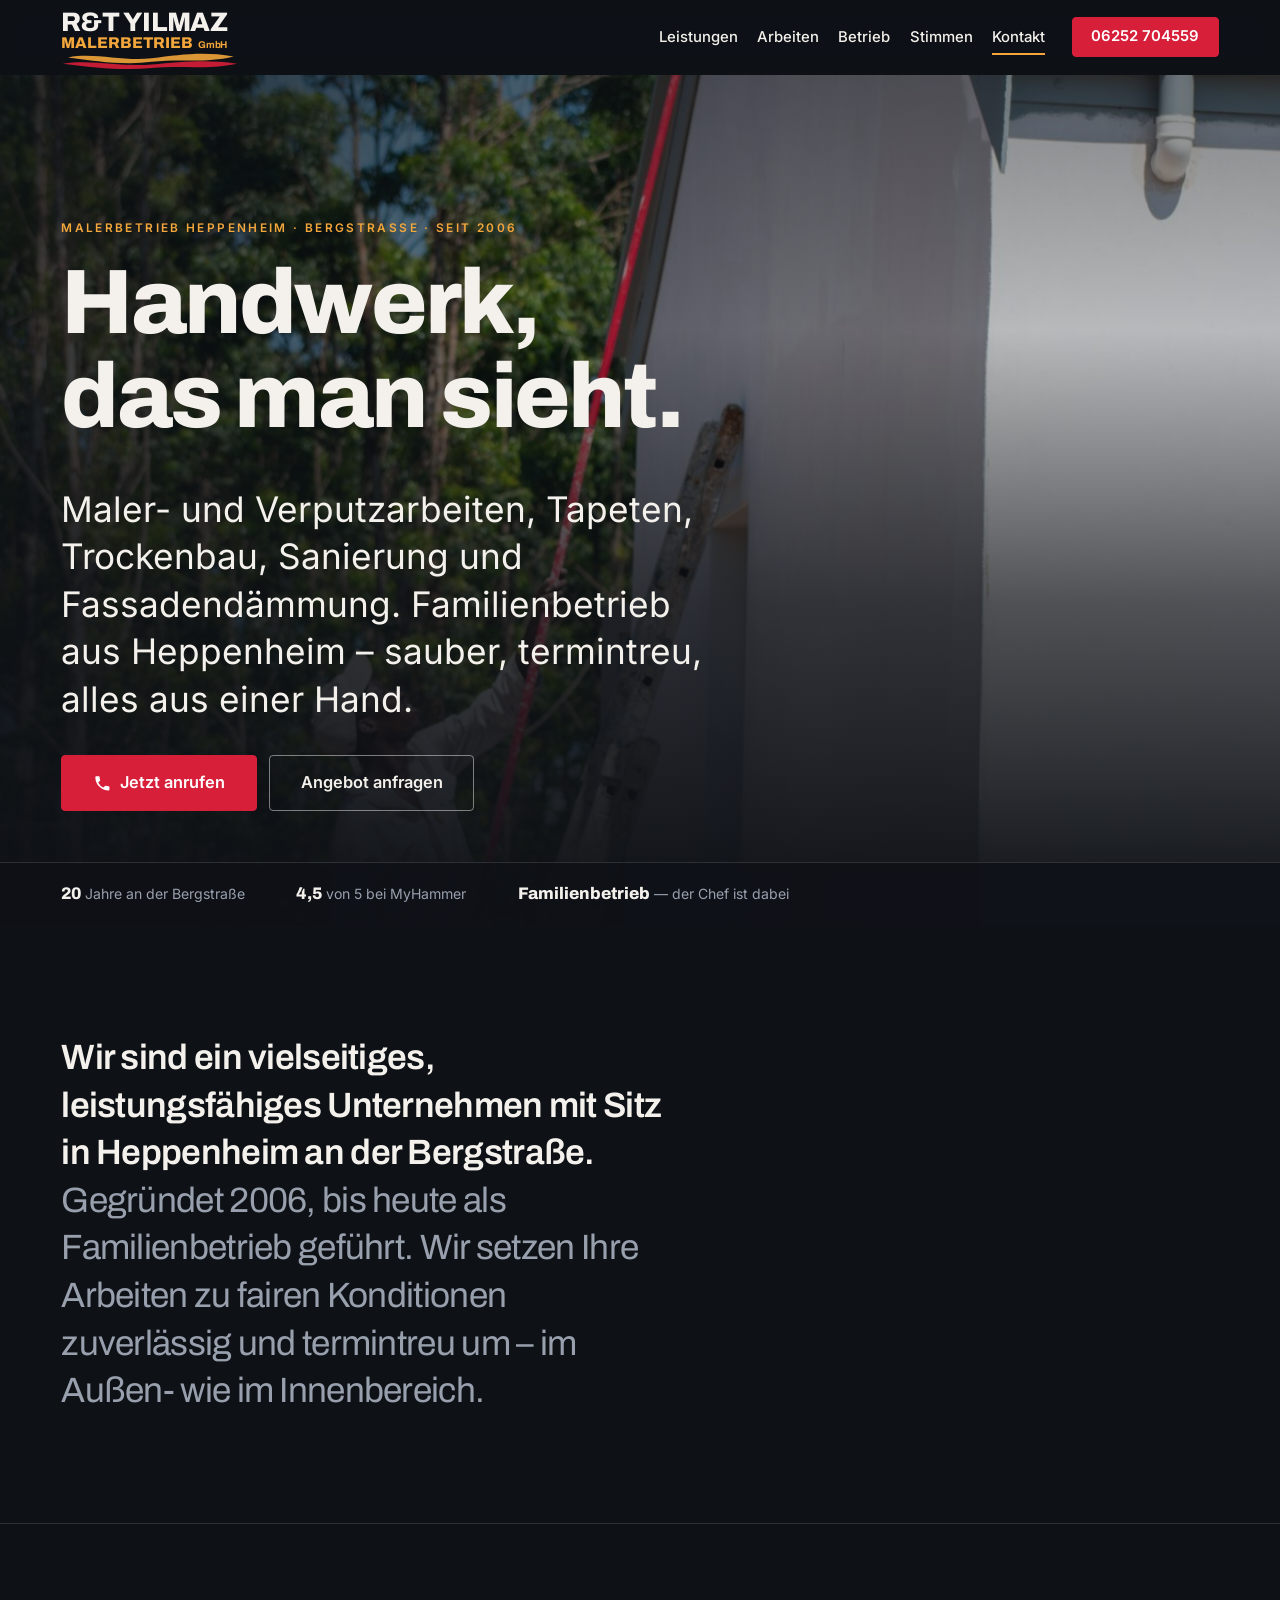
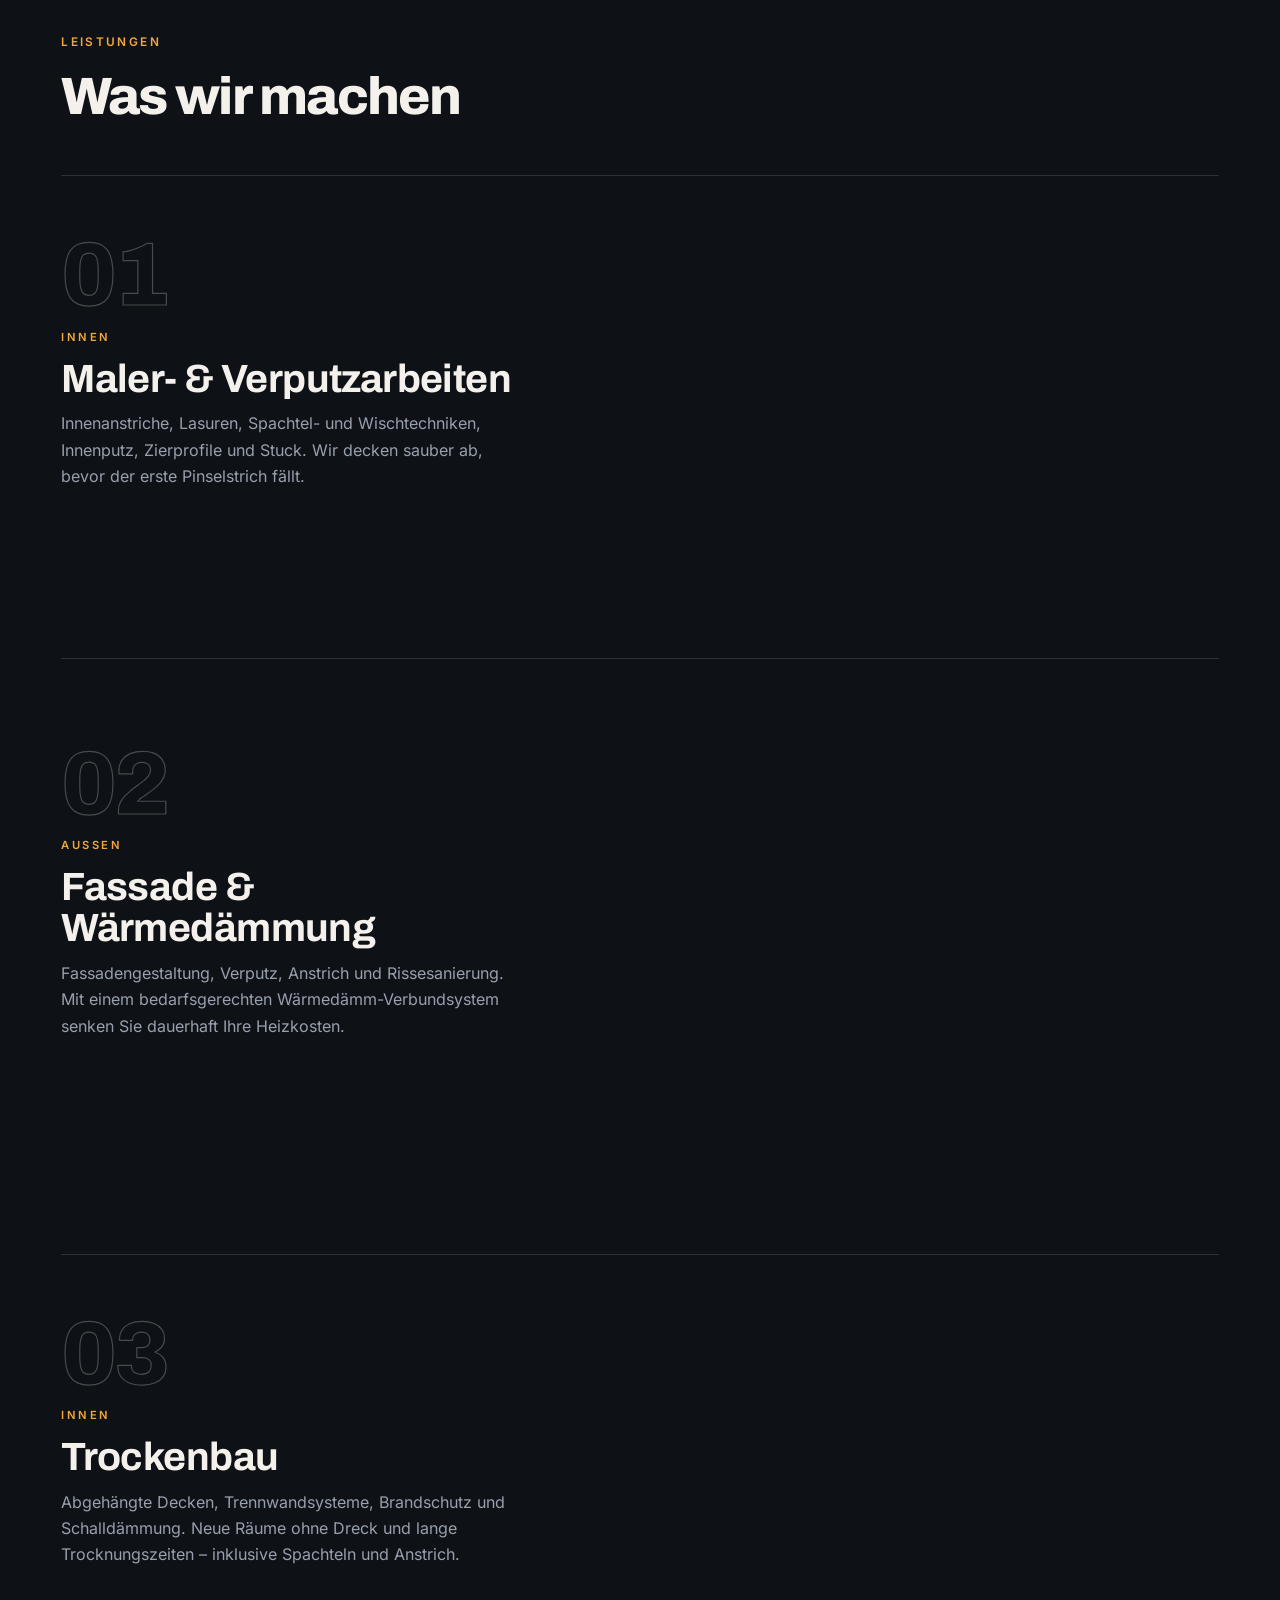
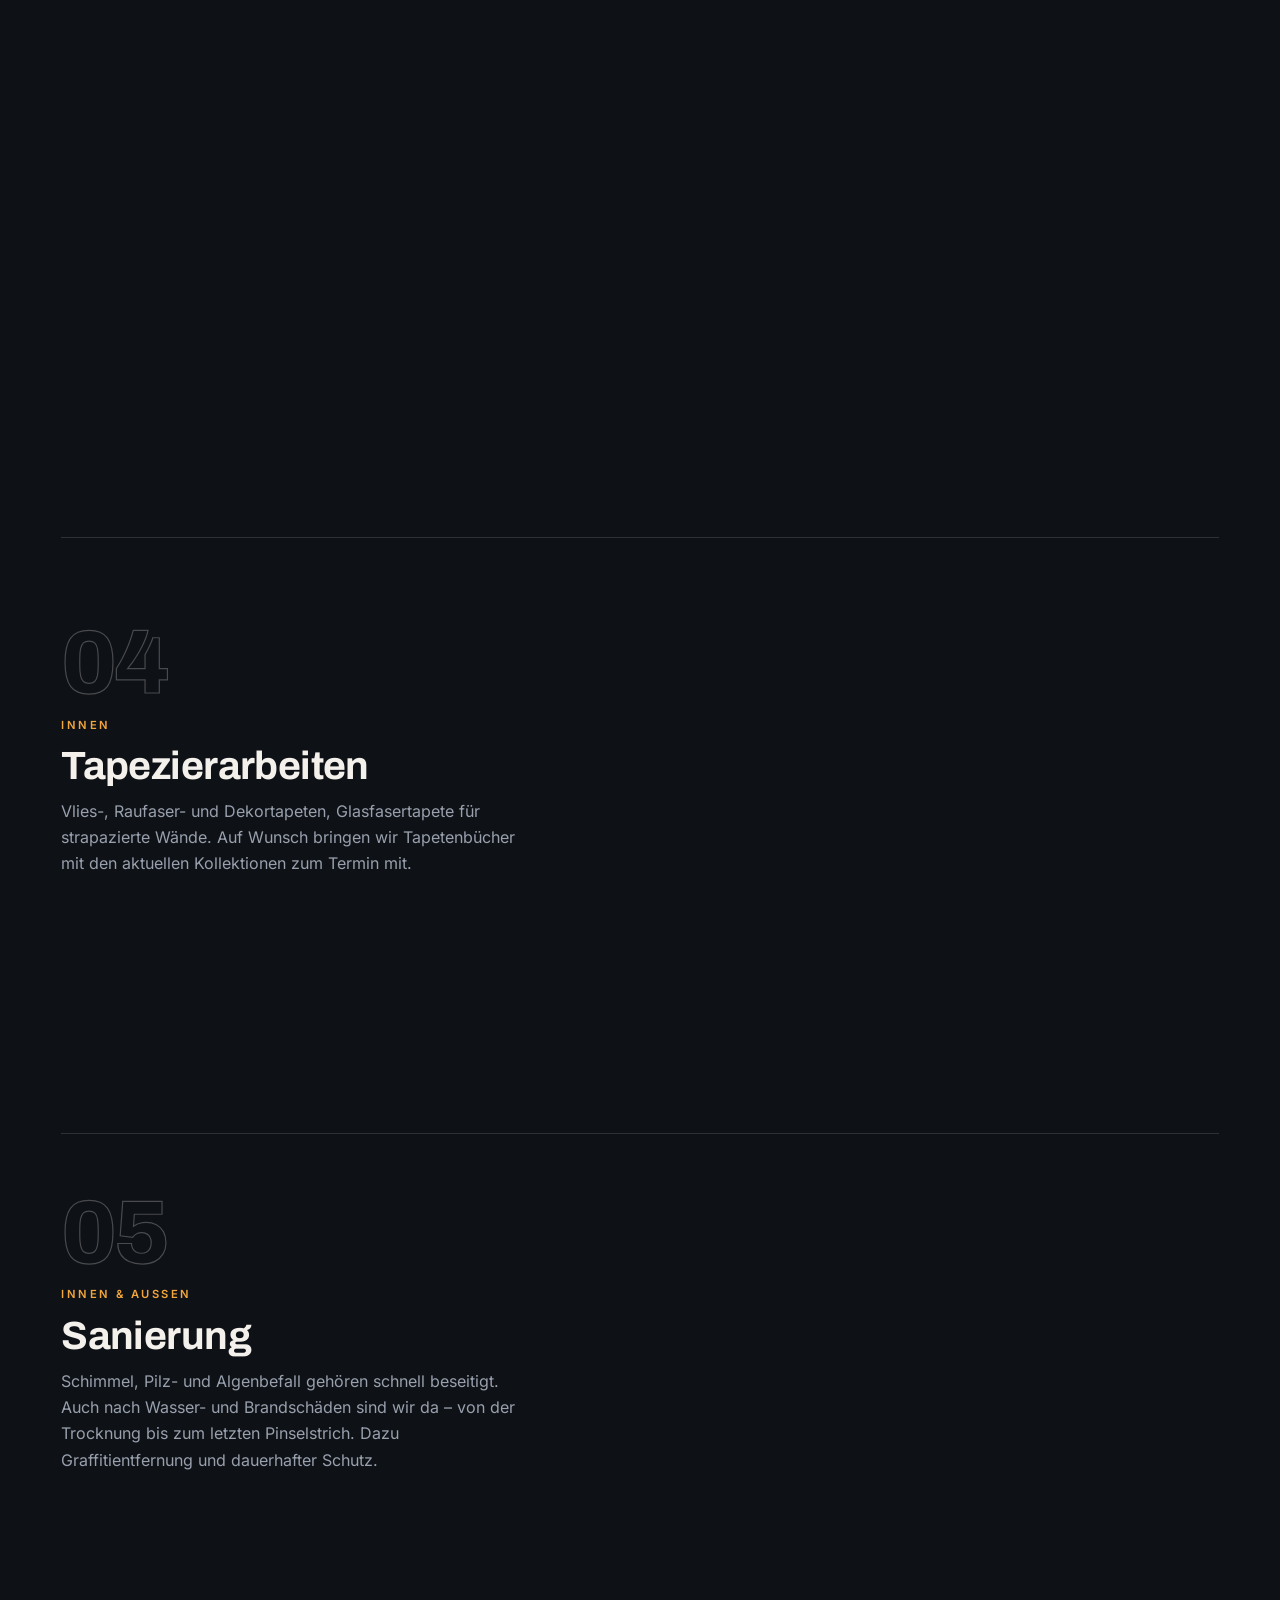
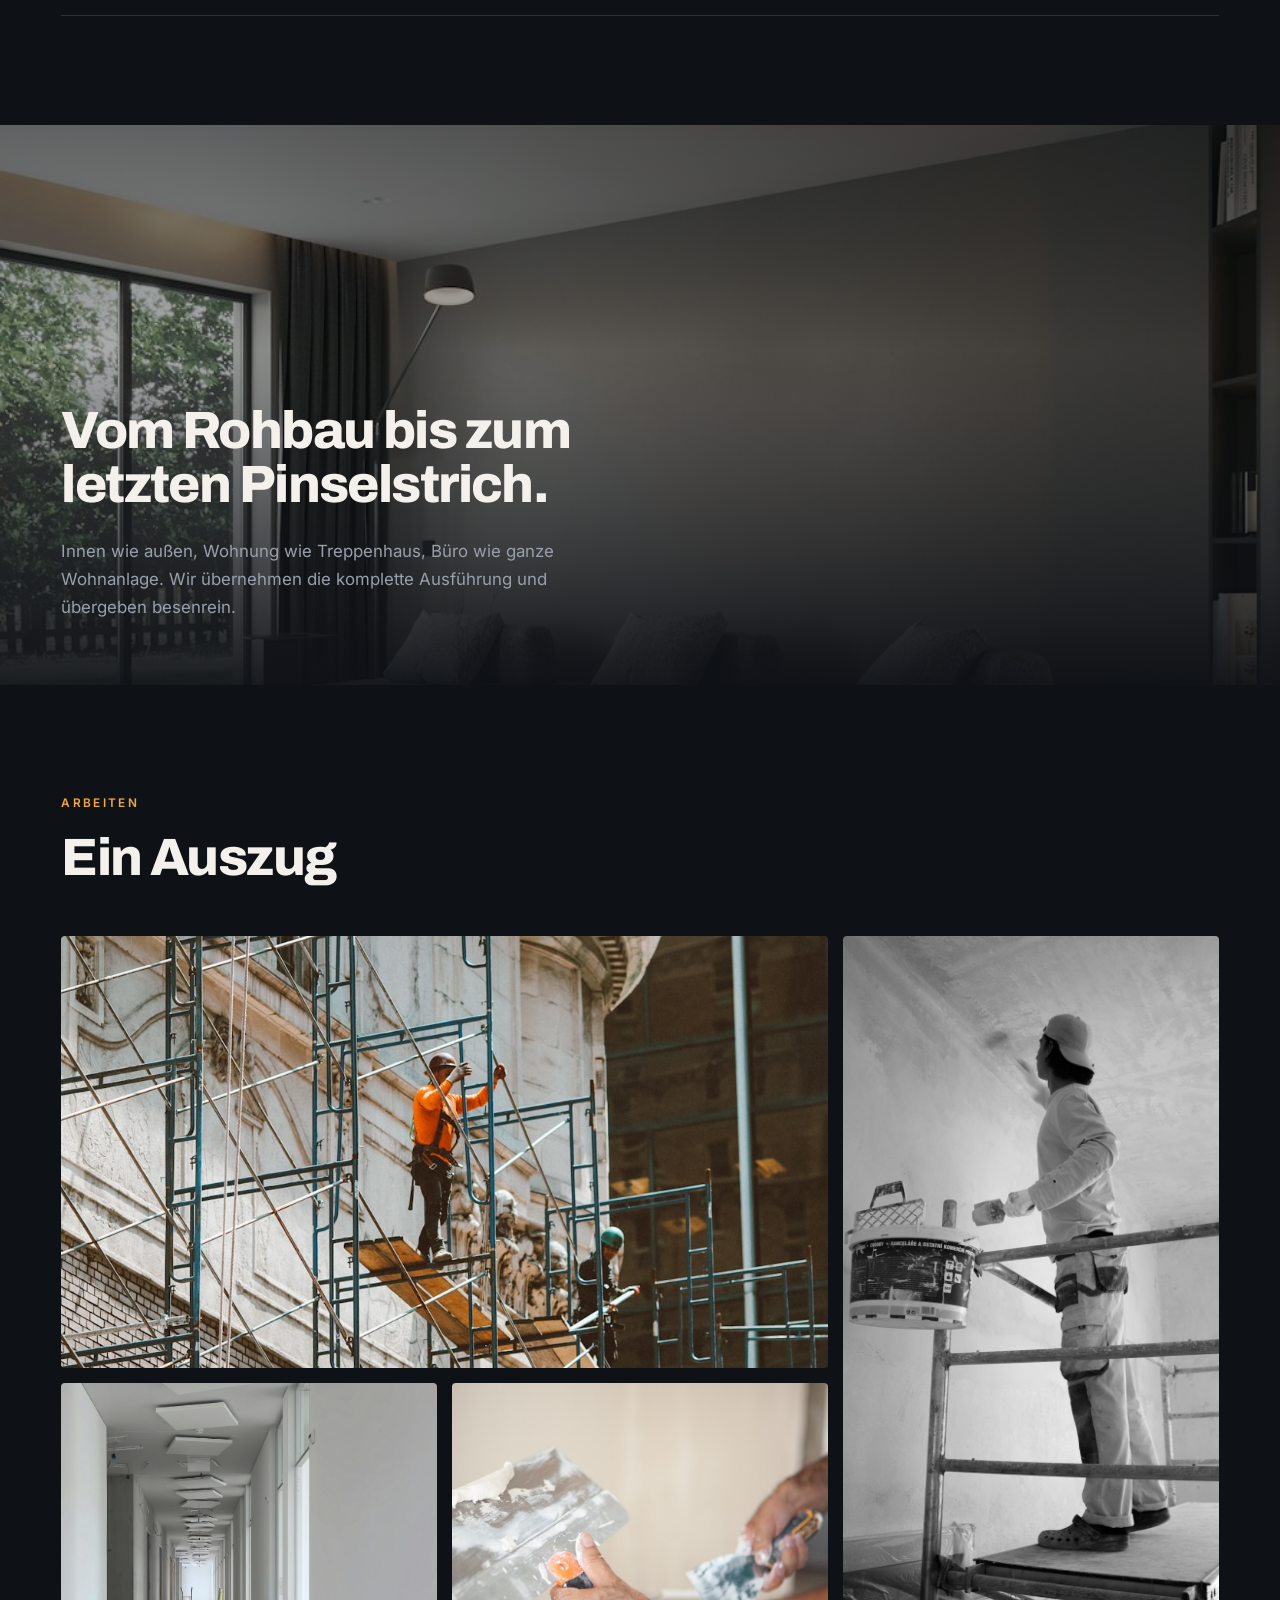
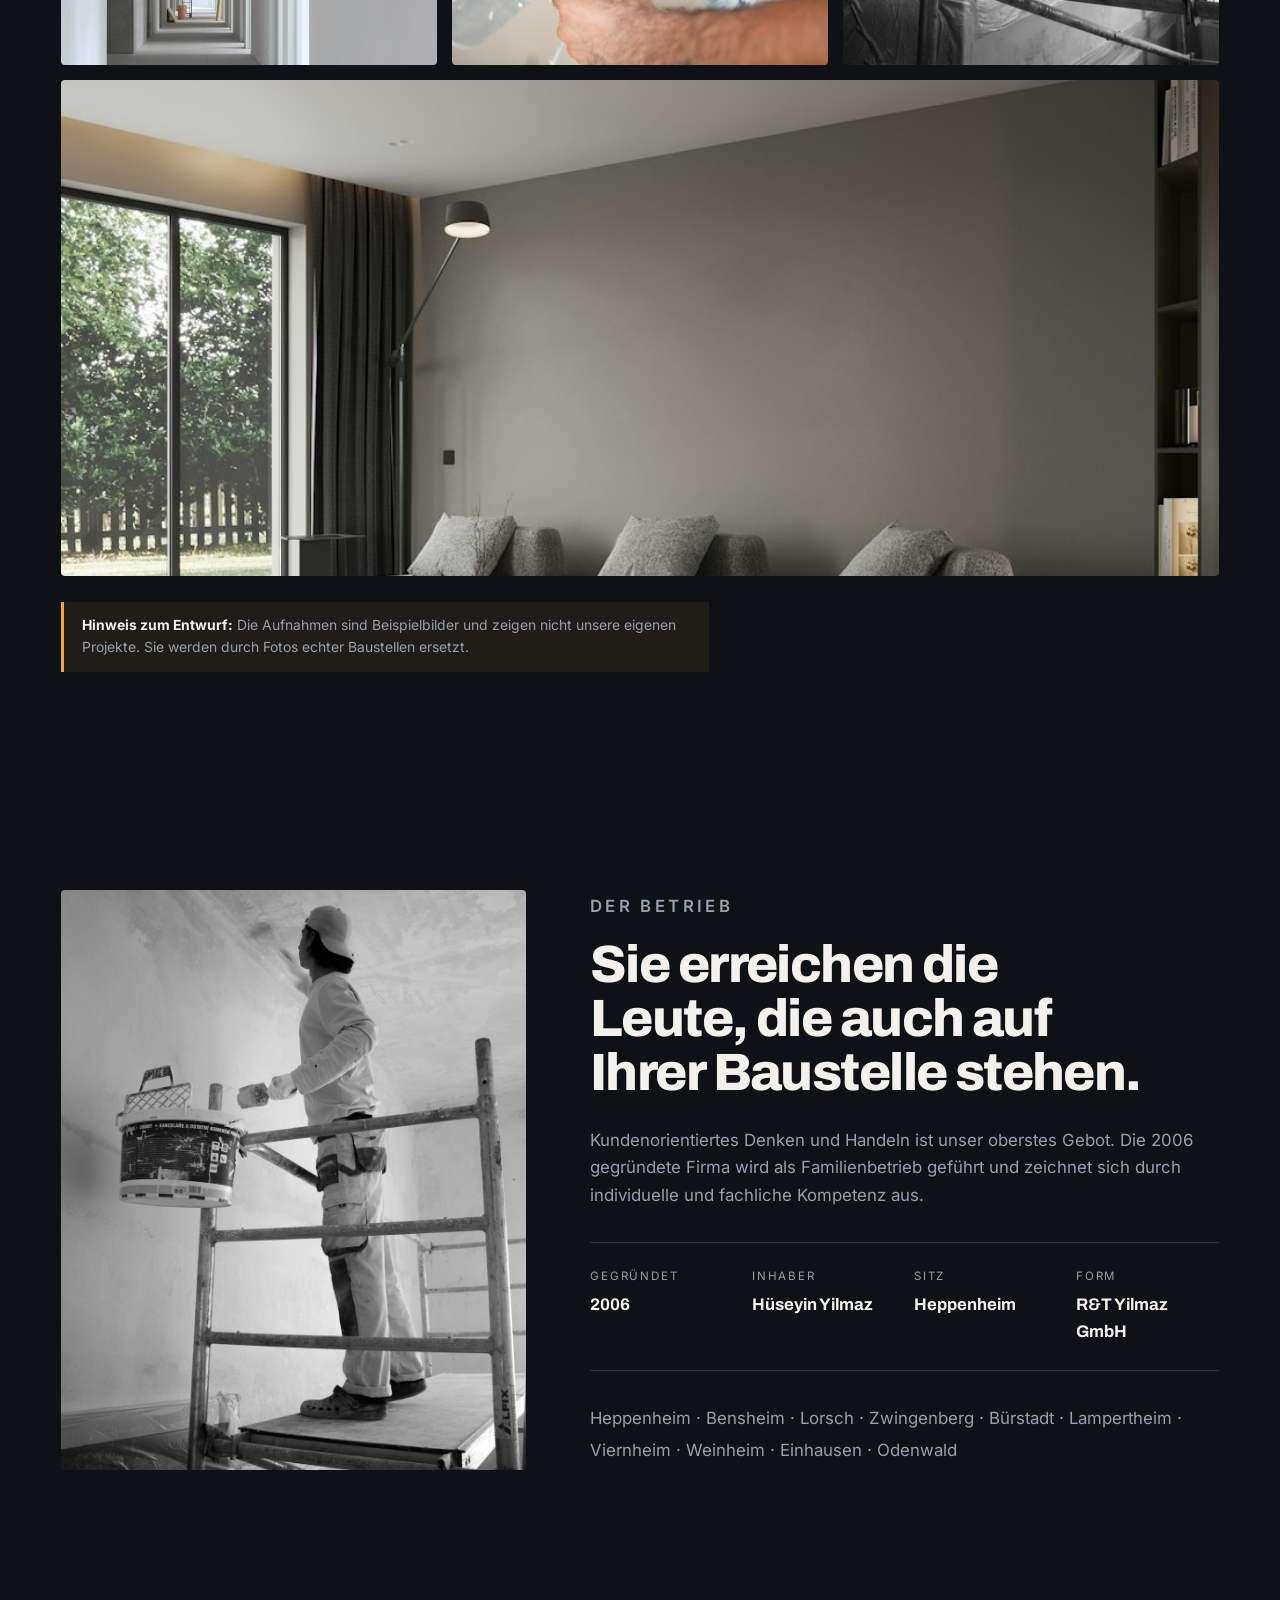
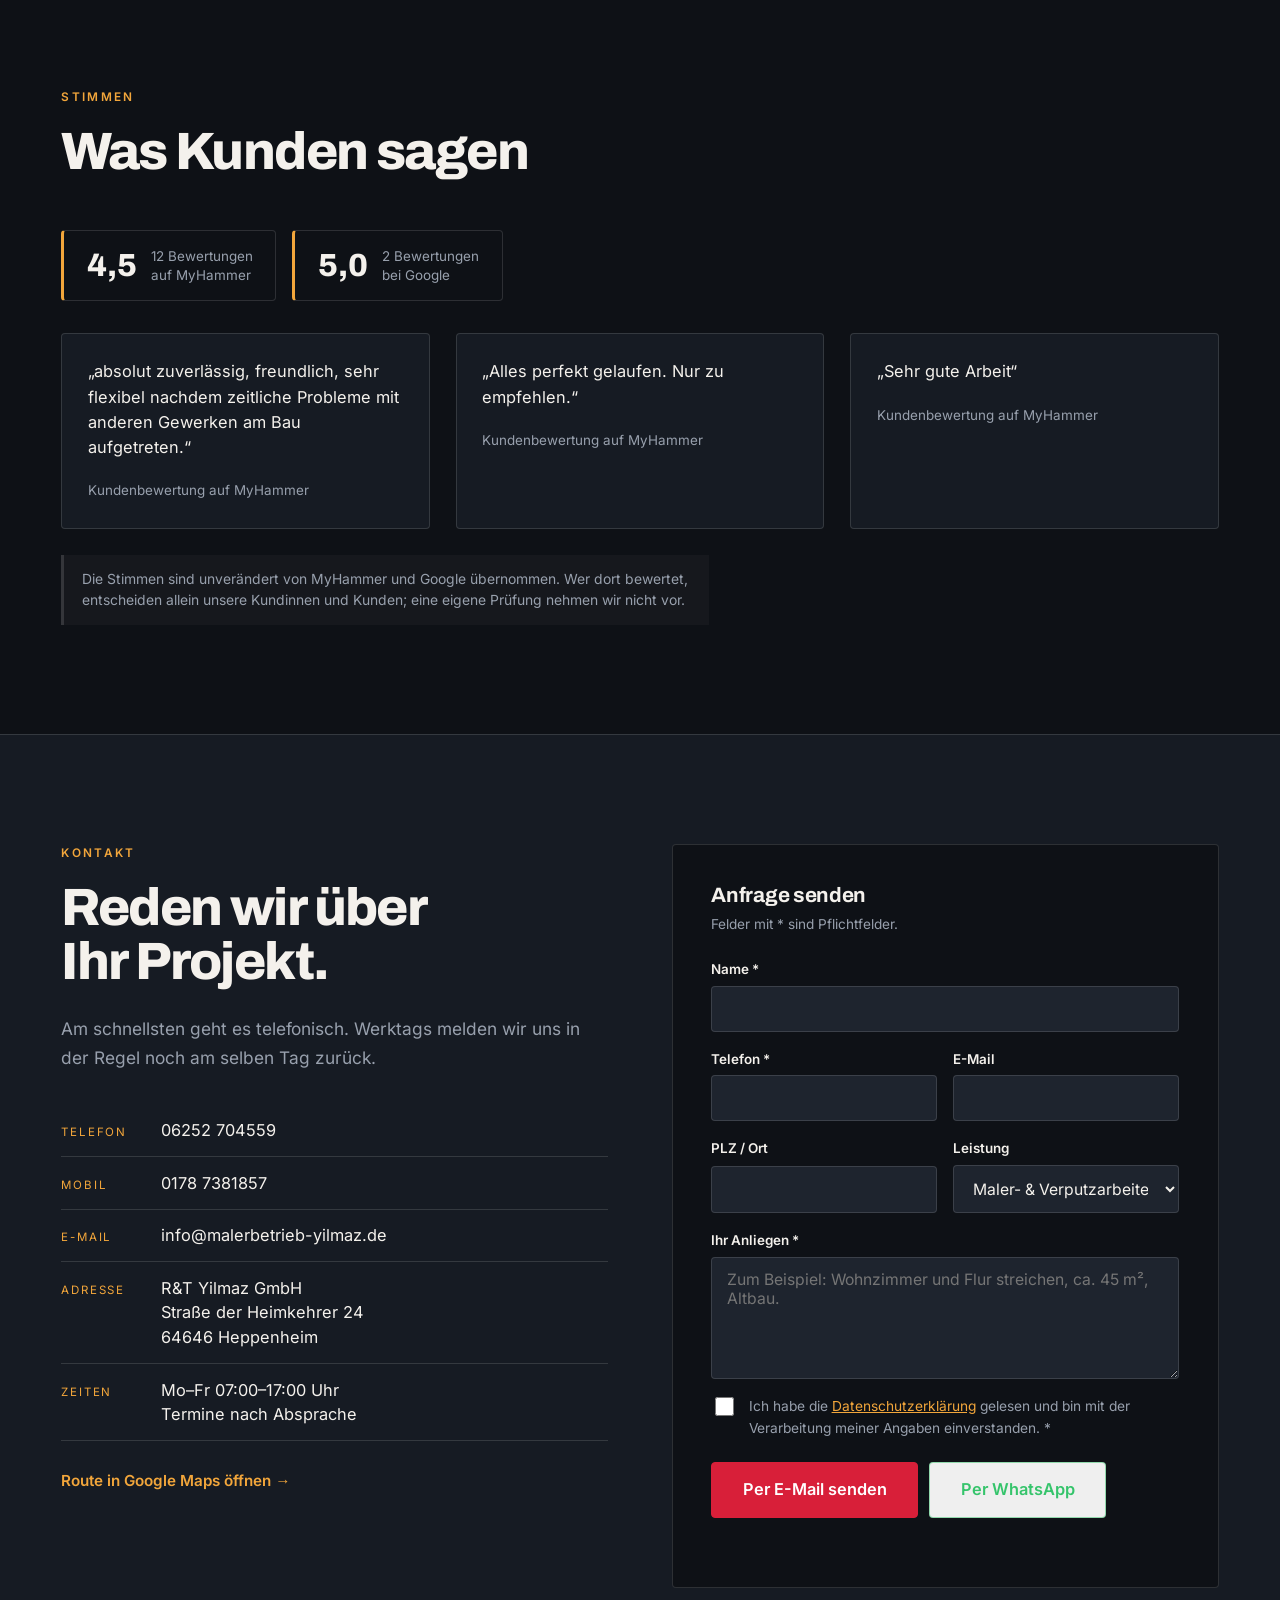
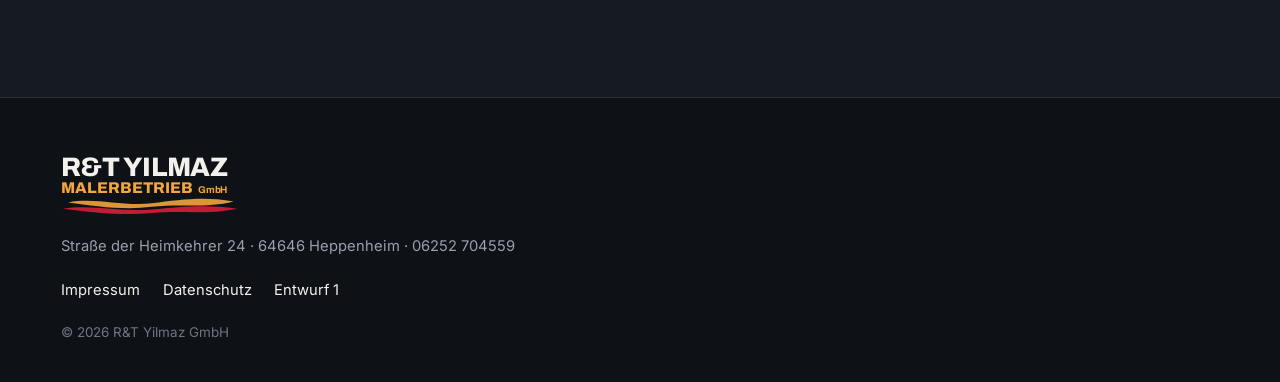
==== commit 6b849baf: "Kontaktformular: PHP-Versand statt Mail-App kontakt.php mit Honigtopf, Zeitprüfung, Ratenbremse und " ====
--- a/entwurf-2/index.html
+++ b/entwurf-2/index.html
@@ -298,7 +298,7 @@
     </div>
 
     <div class="kontakt__right reveal">
-      <form id="anfrage" novalidate>
+      <form id="anfrage" action="../kontakt.php" method="post" novalidate>
         <h3>Anfrage senden</h3>
         <p class="form__hint">Felder mit <span aria-hidden="true">*</span> sind Pflichtfelder.</p>
 
@@ -344,7 +344,7 @@
         </div>
 
         <label class="check">
-          <input type="checkbox" id="f-dsgvo" required />
+          <input type="checkbox" id="f-dsgvo" required name="datenschutz" />
           <span>Ich habe die <a href="../datenschutz.html">Datenschutzerklärung</a> gelesen und bin mit der Verarbeitung meiner Angaben einverstanden. <span aria-hidden="true">*</span></span>
         </label>
 
--- a/entwurf-2/style.css
+++ b/entwurf-2/style.css
@@ -271,8 +271,13 @@
     column-gap: clamp(1rem, 2vw, 2.2rem);
     align-items: start;
   }
-  .idx-body { grid-column: 1 / 6; }
-  .idx-pic  { grid-column: 7 / 13; }
+  /* grid-row: 1 ist hier nicht optional. Das Bild steht im HTML zuerst
+     und belegt die Spalten 7-12; der Text will danach nach links in die
+     Spalten 1-6 — also hinter den Rastercursor. Ohne feste Zeile schiebt
+     die automatische Platzierung ihn dafür eine Zeile nach unten, und
+     der Text landet unter dem Bild statt daneben. */
+  .idx-body { grid-column: 1 / 6; grid-row: 1; }
+  .idx-pic  { grid-column: 7 / 13; grid-row: 1; }
 
   /* Die Ausbrueche: zwei Eintraege greifen eine Spalte weiter und
      sitzen tiefer, einer steht hochkant. Der Text bleibt unberuehrt. */
@@ -283,20 +288,23 @@
 
 /* Aufziehen beim Hereinscrollen — gleiche .reveal-Mechanik wie der
    Rest der Seite, inklusive der Notbremse in main.js. */
-.js .idx-pic.reveal {
+.reveal-on .idx-pic.reveal {
   opacity: 1;
   transform: none;
   clip-path: inset(0 100% 0 0);
   transition: clip-path 1s cubic-bezier(.16, .84, .36, 1);
 }
-.js .idx-pic.reveal.is-in { clip-path: inset(0 0 0 0); }
+.reveal-on .idx-pic.reveal.is-in { clip-path: inset(0 0 0 0); }
 
 /* Parallaxe: Das Bild ist hoeher als sein Rahmen und wandert darin.
    Weil die Bewegung INNERHALB eines overflow:hidden-Rahmens
    stattfindet, kann sie grundsaetzlich nichts ueberlagern und
    veraendert kein Layout. parallax.js setzt .pf--on erst, wenn es
    laeuft; ohne das Skript sitzt das Bild einfach ruhig im Rahmen. */
-.pf--on img { height: 124%; top: -12%; will-change: transform; }
+/* 128 % Hoehe bei -14 % Versatz, bewegt wird um hoechstens ±12 %.
+   Damit bleiben in jeder Auslenkung 2 % Reserve — sonst blitzt am
+   Endanschlag der Rahmenhintergrund als Haarstrich durch. */
+.pf--on img { height: 128%; top: -14%; will-change: transform; }
 
 /* ---------- Bildband ---------- */
 .band { position: relative; min-height: min(70vh, 560px); display: flex; align-items: flex-end; overflow: hidden; }
@@ -437,16 +445,16 @@
 }
 
 /* ---------- Einblenden ---------- */
-.js .reveal { opacity: 0; transform: translateY(20px); transition: opacity .6s cubic-bezier(.2, .7, .3, 1), transform .6s cubic-bezier(.2, .7, .3, 1); }
-.js .reveal.is-in { opacity: 1; transform: none; }
+.reveal-on .reveal { opacity: 0; transform: translateY(20px); transition: opacity .6s cubic-bezier(.2, .7, .3, 1), transform .6s cubic-bezier(.2, .7, .3, 1); }
+.reveal-on .reveal.is-in { opacity: 1; transform: none; }
 
 @media (prefers-reduced-motion: reduce) {
   html { scroll-behavior: auto; }
-  .js .reveal { opacity: 1; transform: none; transition: none; }
+  .reveal-on .reveal { opacity: 1; transform: none; transition: none; }
   *, *::before, *::after { animation-duration: .001ms !important; transition-duration: .001ms !important; }
   .btn:hover, .mosaic figure:hover img { transform: none; }
   /* Kein Aufziehen, kein Heranfahren — Bild sofort vollstaendig da */
   /* Kein Aufziehen, keine Parallaxe — Bild sofort ruhig im Rahmen */
-  .js .idx-pic.reveal { clip-path: none; }
+  .reveal-on .idx-pic.reveal { clip-path: none; }
   .pf--on img { height: 100%; top: 0; transform: none !important; }
 }
